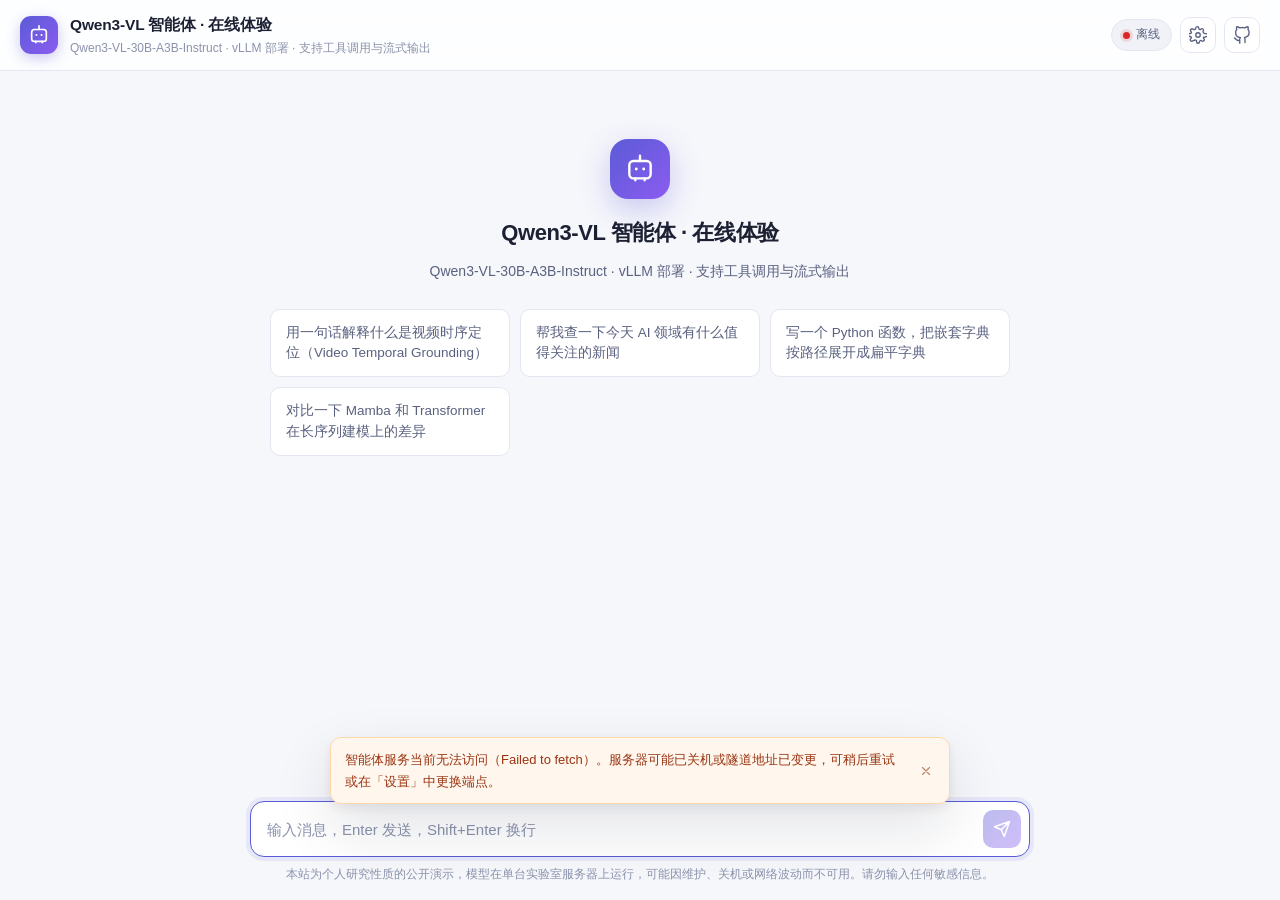
==== docs/index.html @ c61f17d2 "feat: 开放一个可公网体验的 Qwen3-VL 智能体演示站 - docs/: 零依赖静态演示页，SSE 流式对话、工具调用可视化、Markdown 渲染 - server/public_gate" ====
<!DOCTYPE html>
<html lang="zh-CN">
<head>
<meta charset="UTF-8">
<meta name="viewport" content="width=device-width, initial-scale=1.0">
<title>Qwen3-VL 智能体 · 在线体验</title>
<meta name="description" content="部署在实验室服务器上的 Qwen3-VL-30B 智能体公开演示：流式对话、联网搜索、工具调用过程可视化。">
<meta name="theme-color" content="#5b5bd6">
<link rel="stylesheet" href="assets/style.css">
<link rel="icon" href="data:image/svg+xml,<svg xmlns='http://www.w3.org/2000/svg' viewBox='0 0 100 100'><text y='.9em' font-size='90'>🤖</text></svg>">
</head>
<body>

<!-- ───────────────────────── 顶栏 ───────────────────────── -->
<header class="topbar">
  <div class="brand">
    <span class="logo" aria-hidden="true">
      <svg viewBox="0 0 24 24" fill="none" stroke="currentColor" stroke-width="1.8" stroke-linecap="round" stroke-linejoin="round">
        <rect x="4" y="6" width="16" height="13" rx="3"/>
        <path d="M12 2v4M8.5 19v1.5M15.5 19v1.5"/><circle cx="9.2" cy="12" r="1.1" fill="currentColor" stroke="none"/>
        <circle cx="14.8" cy="12" r="1.1" fill="currentColor" stroke="none"/>
      </svg>
    </span>
    <div class="brand-text">
      <h1 id="site-title">Qwen3-VL 智能体</h1>
      <p id="site-subtitle">加载中…</p>
    </div>
  </div>

  <div class="topbar-right">
    <div id="status" class="status" title="服务状态">
      <span class="dot"></span><span class="status-text">检测中</span>
    </div>
    <button id="btn-settings" class="icon-btn" title="设置">
      <svg viewBox="0 0 24 24" fill="none" stroke="currentColor" stroke-width="1.8" stroke-linecap="round" stroke-linejoin="round">
        <circle cx="12" cy="12" r="3"/>
        <path d="M19.4 15a1.7 1.7 0 0 0 .34 1.87l.06.06a2 2 0 1 1-2.83 2.83l-.06-.06a1.7 1.7 0 0 0-2.87 1.2V21a2 2 0 1 1-4 0v-.09A1.7 1.7 0 0 0 7 19.4a1.7 1.7 0 0 0-1.87.34l-.06.06a2 2 0 1 1-2.83-2.83l.06-.06A1.7 1.7 0 0 0 3 15a1.7 1.7 0 0 0-1.6-1H1a2 2 0 1 1 0-4h.09A1.7 1.7 0 0 0 3 9a1.7 1.7 0 0 0-.34-1.87l-.06-.06a2 2 0 1 1 2.83-2.83l.06.06A1.7 1.7 0 0 0 7 4.6h.09A1.7 1.7 0 0 0 9 3V2.9a2 2 0 1 1 4 0V3a1.7 1.7 0 0 0 2.87 1.2l.06-.06a2 2 0 1 1 2.83 2.83l-.06.06A1.7 1.7 0 0 0 19.4 9v.09a1.7 1.7 0 0 0 1.6 1H23a2 2 0 1 1 0 4h-.09a1.7 1.7 0 0 0-1.51 1z"/>
      </svg>
    </button>
    <a id="btn-repo" class="icon-btn" href="#" target="_blank" rel="noopener" title="查看源码">
      <svg viewBox="0 0 24 24" fill="none" stroke="currentColor" stroke-width="1.8" stroke-linecap="round" stroke-linejoin="round">
        <path d="M9 19c-5 1.5-5-2.5-7-3m14 6v-3.9a3.4 3.4 0 0 0-.94-2.61c3.14-.35 6.44-1.54 6.44-7A5.44 5.44 0 0 0 20 4.77 5.07 5.07 0 0 0 19.91 1S18.73.65 16 2.48a13.4 13.4 0 0 0-7 0C6.27.65 5.09 1 5.09 1A5.07 5.07 0 0 0 5 4.77a5.44 5.44 0 0 0-1.5 3.78c0 5.42 3.3 6.61 6.44 7A3.4 3.4 0 0 0 9 19.16V23"/>
      </svg>
    </a>
  </div>
</header>

<!-- ───────────────────────── 主体 ───────────────────────── -->
<main class="chat" id="chat">
  <div class="chat-inner" id="messages"></div>
</main>

<!-- ───────────────────────── 输入区 ───────────────────────── -->
<footer class="composer">
  <div class="composer-inner">
    <div class="input-wrap">
      <textarea id="input" rows="1" placeholder="输入消息，Enter 发送，Shift+Enter 换行"
                autocomplete="off" spellcheck="false"></textarea>
      <button id="btn-send" class="send" title="发送" disabled>
        <svg class="ic-send" viewBox="0 0 24 24" fill="none" stroke="currentColor" stroke-width="2" stroke-linecap="round" stroke-linejoin="round">
          <path d="M22 2L11 13M22 2l-7 20-4-9-9-4 20-7z"/>
        </svg>
        <svg class="ic-stop" viewBox="0 0 24 24" fill="none" stroke="currentColor" stroke-width="2" stroke-linecap="round" stroke-linejoin="round">
          <rect x="6" y="6" width="12" height="12" rx="2"/>
        </svg>
      </button>
    </div>
    <p class="hint" id="hint">回复由 AI 生成，可能不准确。请勿输入敏感信息。</p>
  </div>
</footer>

<!-- ───────────────────────── 设置抽屉 ───────────────────────── -->
<div class="drawer-mask" id="drawer-mask" hidden></div>
<aside class="drawer" id="drawer" hidden>
  <div class="drawer-head">
    <h2>设置</h2>
    <button class="icon-btn" id="btn-close-drawer" title="关闭">
      <svg viewBox="0 0 24 24" fill="none" stroke="currentColor" stroke-width="2" stroke-linecap="round"><path d="M18 6L6 18M6 6l12 12"/></svg>
    </button>
  </div>

  <div class="drawer-body">
    <label class="field">
      <span>服务端点</span>
      <input id="cfg-endpoint" type="url" placeholder="https://your-domain.ngrok-free.app">
      <em>留空恢复为站点默认值。修改只保存在本机浏览器。</em>
    </label>

    <label class="field">
      <span>温度 <b id="cfg-temp-val">0.7</b></span>
      <input id="cfg-temp" type="range" min="0" max="1" step="0.1" value="0.7">
    </label>

    <label class="field">
      <span>最大生成长度 <b id="cfg-max-val">1024</b></span>
      <input id="cfg-max" type="range" min="256" max="2048" step="128" value="1024">
    </label>

    <div class="field">
      <span>服务信息</span>
      <pre id="cfg-health" class="health-box">读取中…</pre>
    </div>

    <div class="drawer-actions">
      <button id="btn-clear" class="btn ghost">清空当前对话</button>
      <button id="btn-reset" class="btn ghost">恢复默认设置</button>
    </div>
  </div>
</aside>

<!-- ───────────────────────── 离线提示条 ───────────────────────── -->
<div class="banner" id="banner" hidden>
  <span id="banner-text"></span>
  <button id="banner-close" class="banner-close" aria-label="关闭">
    <svg viewBox="0 0 24 24" fill="none" stroke="currentColor" stroke-width="2" stroke-linecap="round"><path d="M18 6L6 18M6 6l12 12"/></svg>
  </button>
</div>

<script src="assets/config.js"></script>
<script src="assets/app.js"></script>
</body>
</html>
---- docs/assets/style.css ----
/* ============================================================
   Qwen3-VL 智能体演示站 —— 样式
   纯手写，无框架、无外部字体依赖
   ============================================================ */

:root {
  --bg:            #f6f7fb;
  --surface:       #ffffff;
  --surface-2:     #f0f2f8;
  --border:        #e4e7f2;
  --border-strong: #d3d8e8;
  --text:          #1c2033;
  --text-2:        #5a6180;
  --text-3:        #8b92ac;
  --accent:        #5b5bd6;
  --accent-2:      #8b5cf0;
  --accent-grad:   linear-gradient(135deg, #5b5bd6, #8b5cf0);
  --ok:            #12a150;
  --warn:          #d97706;
  --err:           #dc2626;
  --radius:        14px;
  --radius-sm:     10px;
  --shadow:        0 1px 2px rgba(20, 24, 47, .05), 0 8px 24px rgba(20, 24, 47, .06);
  --shadow-lg:     0 4px 12px rgba(20, 24, 47, .08), 0 24px 60px rgba(20, 24, 47, .12);
  --mono: ui-monospace, SFMono-Regular, "SF Mono", Menlo, Consolas, "Liberation Mono", monospace;
  --sans: -apple-system, BlinkMacSystemFont, "Segoe UI", "PingFang SC", "Hiragino Sans GB",
          "Microsoft YaHei", "Helvetica Neue", Arial, sans-serif;
}

* { box-sizing: border-box; }
[hidden] { display: none !important; }

html, body {
  height: 100%;
  margin: 0;
}

body {
  display: flex;
  flex-direction: column;
  background: var(--bg);
  color: var(--text);
  font-family: var(--sans);
  font-size: 15px;
  line-height: 1.65;
  -webkit-font-smoothing: antialiased;
}

/* ─────────────── 顶栏 ─────────────── */
.topbar {
  flex: none;
  display: flex;
  align-items: center;
  justify-content: space-between;
  gap: 16px;
  padding: 12px 20px;
  background: rgba(255, 255, 255, .82);
  backdrop-filter: saturate(180%) blur(12px);
  border-bottom: 1px solid var(--border);
  position: sticky;
  top: 0;
  z-index: 20;
}

.brand { display: flex; align-items: center; gap: 12px; min-width: 0; }

.logo {
  flex: none;
  width: 38px; height: 38px;
  display: grid; place-items: center;
  border-radius: 11px;
  background: var(--accent-grad);
  color: #fff;
  box-shadow: 0 4px 14px rgba(91, 91, 214, .32);
}
.logo svg { width: 22px; height: 22px; }

.brand-text { min-width: 0; }
.brand-text h1 {
  margin: 0;
  font-size: 15.5px;
  font-weight: 650;
  letter-spacing: -.01em;
  white-space: nowrap;
}
.brand-text p {
  margin: 1px 0 0;
  font-size: 12px;
  color: var(--text-3);
  white-space: nowrap;
  overflow: hidden;
  text-overflow: ellipsis;
}

.topbar-right { display: flex; align-items: center; gap: 8px; }

.status {
  display: inline-flex; align-items: center; gap: 6px;
  padding: 5px 11px;
  border-radius: 999px;
  background: var(--surface-2);
  border: 1px solid var(--border);
  font-size: 12px;
  color: var(--text-2);
  cursor: default;
  user-select: none;
}
.status .dot {
  width: 7px; height: 7px; border-radius: 50%;
  background: var(--text-3);
  transition: background .2s;
}
.status.ok   .dot { background: var(--ok);   box-shadow: 0 0 0 3px rgba(18, 161, 80, .14); }
.status.err  .dot { background: var(--err);  box-shadow: 0 0 0 3px rgba(220, 38, 38, .14); }
.status.warn .dot { background: var(--warn); box-shadow: 0 0 0 3px rgba(217, 119, 6, .14); }
.status.loading .dot { animation: pulse 1.2s ease-in-out infinite; }
@keyframes pulse { 0%,100% { opacity: .35; } 50% { opacity: 1; } }

.icon-btn {
  width: 36px; height: 36px;
  display: grid; place-items: center;
  border: 1px solid var(--border);
  border-radius: 10px;
  background: var(--surface);
  color: var(--text-2);
  cursor: pointer;
  transition: .16s;
  text-decoration: none;
}
.icon-btn:hover { color: var(--accent); border-color: var(--border-strong); background: var(--surface-2); }
.icon-btn svg { width: 18px; height: 18px; }

/* ─────────────── 对话区 ─────────────── */
.chat {
  flex: 1 1 auto;
  overflow-y: auto;
  overscroll-behavior: contain;
}
.chat-inner {
  max-width: 780px;
  margin: 0 auto;
  padding: 28px 20px 40px;
}

/* 欢迎页 */
.welcome { text-align: center; padding: 40px 0 24px; }
.welcome .wlogo {
  width: 60px; height: 60px; margin: 0 auto 16px;
  display: grid; place-items: center;
  border-radius: 18px;
  background: var(--accent-grad);
  color: #fff;
  box-shadow: 0 10px 30px rgba(91, 91, 214, .3);
}
.welcome .wlogo svg { width: 32px; height: 32px; }
.welcome h2 { margin: 0 0 8px; font-size: 22px; font-weight: 650; letter-spacing: -.02em; }
.welcome p  { margin: 0 auto; max-width: 460px; color: var(--text-2); font-size: 14px; }

.suggestions {
  display: grid;
  grid-template-columns: repeat(auto-fit, minmax(240px, 1fr));
  gap: 10px;
  margin-top: 26px;
}
.suggestion {
  text-align: left;
  padding: 13px 15px;
  border: 1px solid var(--border);
  border-radius: var(--radius-sm);
  background: var(--surface);
  color: var(--text-2);
  font-size: 13.5px;
  font-family: inherit;
  line-height: 1.5;
  cursor: pointer;
  transition: .16s;
}
.suggestion:hover {
  border-color: var(--accent);
  color: var(--accent);
  transform: translateY(-1px);
  box-shadow: var(--shadow);
}

/* 消息 */
.msg { margin-bottom: 22px; display: flex; gap: 12px; }
.msg.user { flex-direction: row-reverse; }

.avatar {
  flex: none;
  width: 32px; height: 32px;
  border-radius: 9px;
  display: grid; place-items: center;
  font-size: 12px; font-weight: 700;
  color: #fff;
  background: var(--accent-grad);
  user-select: none;
}
.msg.user .avatar { background: linear-gradient(135deg, #64748b, #475569); }
.avatar svg { width: 18px; height: 18px; }

.body { min-width: 0; max-width: calc(100% - 52px); }
.msg.user .body { display: flex; flex-direction: column; align-items: flex-end; }

.bubble {
  display: inline-block;
  padding: 11px 15px;
  border-radius: var(--radius);
  background: var(--surface);
  border: 1px solid var(--border);
  box-shadow: var(--shadow);
  word-break: break-word;
  overflow-wrap: anywhere;
}
.msg.user .bubble {
  background: var(--accent-grad);
  border-color: transparent;
  color: #fff;
}
.msg.user .bubble * { color: #fff !important; }

.name {
  font-size: 12px;
  color: var(--text-3);
  margin-bottom: 5px;
  padding-left: 2px;
}

/* Markdown 渲染 */
.md > *:first-child { margin-top: 0; }
.md > *:last-child  { margin-bottom: 0; }
.md p  { margin: 0 0 10px; }
.md h1, .md h2, .md h3, .md h4 {
  margin: 18px 0 8px;
  font-weight: 650;
  line-height: 1.35;
  letter-spacing: -.01em;
}
.md h1 { font-size: 19px; }
.md h2 { font-size: 17px; }
.md h3 { font-size: 15.5px; }
.md h4 { font-size: 14.5px; }
.md ul, .md ol { margin: 0 0 10px; padding-left: 22px; }
.md li { margin: 3px 0; }
.md li > ul, .md li > ol { margin: 3px 0; }
.md a { color: var(--accent); text-decoration: none; border-bottom: 1px solid rgba(91,91,214,.3); }
.md a:hover { border-bottom-color: var(--accent); }
.md blockquote {
  margin: 10px 0;
  padding: 4px 14px;
  border-left: 3px solid var(--accent);
  background: var(--surface-2);
  border-radius: 0 8px 8px 0;
  color: var(--text-2);
}
.md hr { margin: 16px 0; border: 0; border-top: 1px solid var(--border); }
.md code {
  font-family: var(--mono);
  font-size: .88em;
  padding: 2px 6px;
  border-radius: 5px;
  background: var(--surface-2);
  border: 1px solid var(--border);
}
.md pre {
  position: relative;
  margin: 12px 0;
  padding: 14px 16px;
  border-radius: var(--radius-sm);
  background: #1b1f31;
  overflow-x: auto;
}
.md pre code {
  display: block;
  padding: 0;
  border: 0;
  background: none;
  color: #dfe3f2;
  font-size: 13px;
  line-height: 1.6;
  white-space: pre;
}
.md table { border-collapse: collapse; margin: 12px 0; font-size: 13.5px; display: block; overflow-x: auto; }
.md th, .md td { border: 1px solid var(--border); padding: 7px 11px; text-align: left; }
.md th { background: var(--surface-2); font-weight: 600; }

.copy-btn {
  position: absolute;
  top: 8px; right: 8px;
  padding: 3px 9px;
  font-size: 11.5px;
  border-radius: 6px;
  border: 1px solid rgba(255,255,255,.16);
  background: rgba(255,255,255,.08);
  color: #cdd3e8;
  cursor: pointer;
  opacity: 0;
  transition: .16s;
}
.md pre:hover .copy-btn { opacity: 1; }
.copy-btn:hover { background: rgba(255,255,255,.18); color: #fff; }

/* 工具调用卡片 */
.tool-card {
  margin-bottom: 8px;
  border: 1px solid var(--border);
  border-radius: var(--radius-sm);
  background: var(--surface);
  overflow: hidden;
  font-size: 13px;
}
.tool-head {
  display: flex; align-items: center; gap: 8px;
  padding: 9px 13px;
  cursor: pointer;
  user-select: none;
}
.tool-head:hover { background: var(--surface-2); }
.tool-badge {
  flex: none;
  padding: 2px 8px;
  border-radius: 6px;
  background: rgba(91, 91, 214, .1);
  color: var(--accent);
  font-family: var(--mono);
  font-size: 11.5px;
  font-weight: 600;
}
.tool-title { flex: 1; color: var(--text-2); overflow: hidden; text-overflow: ellipsis; white-space: nowrap; }
.tool-caret { flex: none; width: 14px; height: 14px; color: var(--text-3); transition: transform .2s; }
.tool-card.open .tool-caret { transform: rotate(90deg); }
.tool-body {
  display: none;
  padding: 0 13px 12px;
  color: var(--text-2);
  font-family: var(--mono);
  font-size: 12.5px;
  white-space: pre-wrap;
  word-break: break-word;
  max-height: 320px;
  overflow-y: auto;
}
.tool-card.open .tool-body { display: block; }

/* 光标 */
.cursor {
  display: inline-block;
  width: 7px; height: 15px;
  margin-left: 2px;
  vertical-align: -2px;
  background: var(--accent);
  border-radius: 1px;
  animation: blink 1s steps(2, start) infinite;
}
@keyframes blink { 50% { opacity: 0; } }

/* ─────────────── 输入区 ─────────────── */
.composer {
  flex: none;
  padding: 10px 20px 16px;
  background: linear-gradient(to top, var(--bg) 62%, transparent);
}
.composer-inner { max-width: 780px; margin: 0 auto; }

.input-wrap {
  display: flex;
  align-items: flex-end;
  gap: 10px;
  padding: 8px 8px 8px 16px;
  background: var(--surface);
  border: 1px solid var(--border-strong);
  border-radius: var(--radius);
  box-shadow: var(--shadow);
  transition: .16s;
}
.input-wrap:focus-within {
  border-color: var(--accent);
  box-shadow: 0 0 0 4px rgba(91, 91, 214, .1);
}

#input {
  flex: 1;
  border: 0;
  outline: none;
  resize: none;
  max-height: 180px;
  padding: 6px 0;
  font-family: inherit;
  font-size: 15px;
  line-height: 1.6;
  color: var(--text);
  background: transparent;
}
#input::placeholder { color: var(--text-3); }

.send {
  flex: none;
  width: 38px; height: 38px;
  display: grid; place-items: center;
  border: 0;
  border-radius: 10px;
  background: var(--accent-grad);
  color: #fff;
  cursor: pointer;
  transition: .16s;
}
.send svg { width: 18px; height: 18px; }
.send:disabled { opacity: .4; cursor: not-allowed; }
.send:not(:disabled):hover { filter: brightness(1.08); }
.send .ic-stop { display: none; }
.send.stopping .ic-send { display: none; }
.send.stopping .ic-stop { display: block; }

.hint {
  margin: 8px 2px 0;
  font-size: 11.5px;
  color: var(--text-3);
  text-align: center;
}

/* ─────────────── 设置抽屉 ─────────────── */
.drawer-mask {
  position: fixed; inset: 0;
  background: rgba(20, 24, 47, .32);
  z-index: 40;
  animation: fade .2s;
}
@keyframes fade { from { opacity: 0; } }

.drawer {
  position: fixed;
  top: 0; right: 0; bottom: 0;
  width: min(390px, 100vw);
  background: var(--surface);
  border-left: 1px solid var(--border);
  box-shadow: var(--shadow-lg);
  z-index: 41;
  display: flex;
  flex-direction: column;
  animation: slide .22s cubic-bezier(.22,.8,.3,1);
}
@keyframes slide { from { transform: translateX(100%); } }

.drawer-head {
  flex: none;
  display: flex; align-items: center; justify-content: space-between;
  padding: 16px 18px;
  border-bottom: 1px solid var(--border);
}
.drawer-head h2 { margin: 0; font-size: 15px; font-weight: 650; }

.drawer-body { flex: 1; overflow-y: auto; padding: 18px; }

.field { display: block; margin-bottom: 20px; }
.field > span {
  display: block;
  margin-bottom: 7px;
  font-size: 13px;
  font-weight: 600;
  color: var(--text-2);
}
.field > span b { color: var(--accent); font-family: var(--mono); }
.field em {
  display: block;
  margin-top: 6px;
  font-size: 11.5px;
  font-style: normal;
  color: var(--text-3);
}
.field input[type="url"] {
  width: 100%;
  padding: 9px 12px;
  border: 1px solid var(--border-strong);
  border-radius: 9px;
  background: var(--surface);
  color: var(--text);
  font-family: var(--mono);
  font-size: 13px;
  outline: none;
  transition: .16s;
}
.field input[type="url"]:focus { border-color: var(--accent); box-shadow: 0 0 0 3px rgba(91,91,214,.1); }
.field input[type="range"] { width: 100%; accent-color: var(--accent); }

.health-box {
  margin: 0;
  padding: 11px 13px;
  border-radius: 9px;
  background: var(--surface-2);
  border: 1px solid var(--border);
  font-family: var(--mono);
  font-size: 11.5px;
  line-height: 1.6;
  color: var(--text-2);
  white-space: pre-wrap;
  word-break: break-all;
  max-height: 240px;
  overflow-y: auto;
}

.drawer-actions { display: flex; flex-direction: column; gap: 8px; margin-top: 26px; }
.btn {
  padding: 10px 14px;
  border-radius: 9px;
  border: 1px solid var(--border-strong);
  background: var(--surface);
  color: var(--text-2);
  font-family: inherit;
  font-size: 13.5px;
  cursor: pointer;
  transition: .16s;
}
.btn:hover { border-color: var(--accent); color: var(--accent); }

/* ─────────────── 提示条 ─────────────── */
.banner {
  position: fixed;
  left: 50%;
  bottom: 96px;
  transform: translateX(-50%);
  z-index: 30;
  display: flex; align-items: center; gap: 12px;
  max-width: min(620px, calc(100vw - 32px));
  padding: 11px 14px;
  border-radius: 11px;
  background: #fff7ed;
  border: 1px solid #fed7aa;
  color: #9a3412;
  font-size: 13px;
  box-shadow: var(--shadow-lg);
  animation: rise .28s cubic-bezier(.22,.8,.3,1);
}
@keyframes rise { from { opacity: 0; transform: translate(-50%, 10px); } }
.banner-close {
  flex: none;
  width: 22px; height: 22px;
  display: grid; place-items: center;
  border: 0; border-radius: 6px;
  background: transparent;
  color: inherit;
  cursor: pointer;
  opacity: .6;
}
.banner-close:hover { opacity: 1; background: rgba(154, 52, 18, .1); }
.banner-close svg { width: 14px; height: 14px; }

/* ─────────────── 响应式 ─────────────── */
@media (max-width: 640px) {
  .topbar { padding: 10px 14px; }
  .brand-text p { display: none; }
  .chat-inner { padding: 20px 14px 32px; }
  .composer { padding: 8px 14px 12px; }
  .suggestions { grid-template-columns: 1fr; }
  .status .status-text { display: none; }
  .status { padding: 6px 9px; }
}
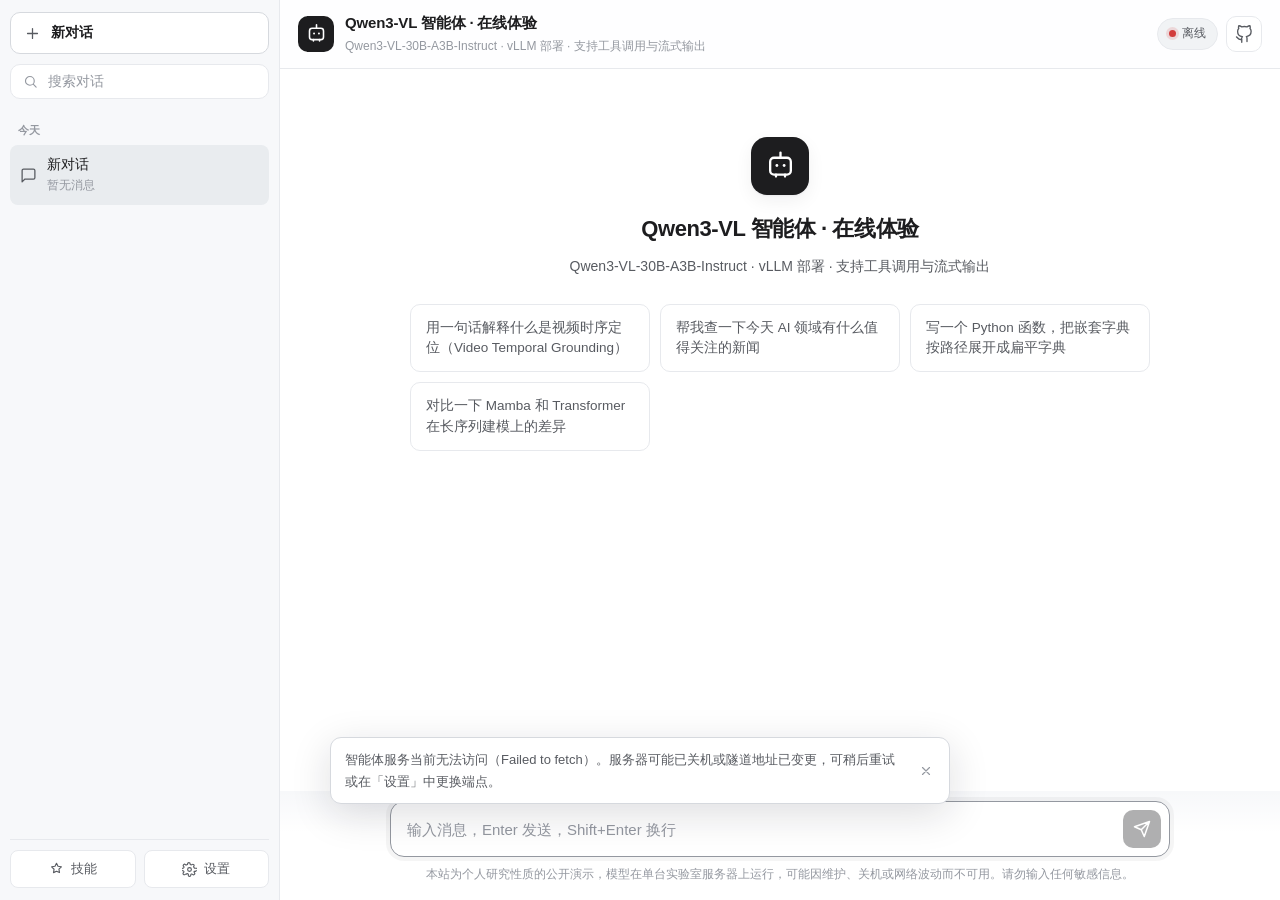
==== commit 5d2207b7: "feat: 重构演示页为类 ChatGPT 界面——侧边栏多对话/搜索/复制/删除(可撤销)/重命名、技能面板、单条复制、白灰主题" ====
--- a/docs/index.html
+++ b/docs/index.html
@@ -4,70 +4,94 @@
 <meta charset="UTF-8">
 <meta name="viewport" content="width=device-width, initial-scale=1.0">
 <title>Qwen3-VL 智能体 · 在线体验</title>
-<meta name="description" content="部署在实验室服务器上的 Qwen3-VL-30B 智能体公开演示：流式对话、联网搜索、工具调用过程可视化。">
-<meta name="theme-color" content="#5b5bd6">
+<meta name="description" content="部署在远程服务器上的 Qwen3-VL-30B 智能体公开演示：多轮对话、联网搜索、工具调用过程可视化。">
+<meta name="theme-color" content="#1d1d1f">
 <link rel="stylesheet" href="assets/style.css">
 <link rel="icon" href="data:image/svg+xml,<svg xmlns='http://www.w3.org/2000/svg' viewBox='0 0 100 100'><text y='.9em' font-size='90'>🤖</text></svg>">
 </head>
 <body>
 
-<!-- ───────────────────────── 顶栏 ───────────────────────── -->
-<header class="topbar">
-  <div class="brand">
-    <span class="logo" aria-hidden="true">
-      <svg viewBox="0 0 24 24" fill="none" stroke="currentColor" stroke-width="1.8" stroke-linecap="round" stroke-linejoin="round">
-        <rect x="4" y="6" width="16" height="13" rx="3"/>
-        <path d="M12 2v4M8.5 19v1.5M15.5 19v1.5"/><circle cx="9.2" cy="12" r="1.1" fill="currentColor" stroke="none"/>
-        <circle cx="14.8" cy="12" r="1.1" fill="currentColor" stroke="none"/>
-      </svg>
-    </span>
-    <div class="brand-text">
-      <h1 id="site-title">Qwen3-VL 智能体</h1>
-      <p id="site-subtitle">加载中…</p>
+<!-- ───────────────────────── 侧边栏 ───────────────────────── -->
+<aside class="sidebar" id="sidebar">
+  <div class="sidebar-inner">
+    <button id="btn-new" class="new-chat">
+      <svg viewBox="0 0 24 24" fill="none" stroke="currentColor" stroke-width="1.8" stroke-linecap="round" stroke-linejoin="round"><path d="M12 5v14M5 12h14"/></svg>
+      <span>新对话</span>
+    </button>
+
+    <div class="conv-search">
+      <svg viewBox="0 0 24 24" fill="none" stroke="currentColor" stroke-width="1.8" stroke-linecap="round" stroke-linejoin="round"><circle cx="11" cy="11" r="7"/><path d="M21 21l-4.3-4.3"/></svg>
+      <input id="conv-search" type="search" placeholder="搜索对话" autocomplete="off">
+    </div>
+
+    <nav class="conv-list" id="conv-list" aria-label="近期对话"></nav>
+
+    <div class="sidebar-foot">
+      <button id="btn-skills" class="side-btn">
+        <svg viewBox="0 0 24 24" fill="none" stroke="currentColor" stroke-width="1.8" stroke-linecap="round" stroke-linejoin="round"><path d="M12 2l2.4 4.9 5.4.8-3.9 3.8.9 5.4L12 14.8 7.2 17l.9-5.4L4.2 7.7l5.4-.8L12 2z"/></svg>
+        <span>技能</span>
+      </button>
+      <button id="btn-settings" class="side-btn">
+        <svg viewBox="0 0 24 24" fill="none" stroke="currentColor" stroke-width="1.8" stroke-linecap="round" stroke-linejoin="round"><circle cx="12" cy="12" r="3"/><path d="M19.4 15a1.7 1.7 0 0 0 .34 1.87l.06.06a2 2 0 1 1-2.83 2.83l-.06-.06a1.7 1.7 0 0 0-2.87 1.2V21a2 2 0 1 1-4 0v-.09A1.7 1.7 0 0 0 7 19.4a1.7 1.7 0 0 0-1.87.34l-.06.06a2 2 0 1 1-2.83-2.83l.06-.06A1.7 1.7 0 0 0 3 15a1.7 1.7 0 0 0-1.6-1H1a2 2 0 1 1 0-4h.09A1.7 1.7 0 0 0 3 9a1.7 1.7 0 0 0-.34-1.87l-.06-.06a2 2 0 1 1 2.83-2.83l.06.06A1.7 1.7 0 0 0 7 4.6h.09A1.7 1.7 0 0 0 9 3V2.9a2 2 0 1 1 4 0V3a1.7 1.7 0 0 0 2.87 1.2l.06-.06a2 2 0 1 1 2.83 2.83l-.06.06A1.7 1.7 0 0 0 19.4 9v.09a1.7 1.7 0 0 0 1.6 1H23a2 2 0 1 1 0 4h-.09a1.7 1.7 0 0 0-1.51 1z"/></svg>
+        <span>设置</span>
+      </button>
     </div>
   </div>
+</aside>
+<div class="sidebar-mask" id="sidebar-mask" hidden></div>
 
-  <div class="topbar-right">
-    <div id="status" class="status" title="服务状态">
-      <span class="dot"></span><span class="status-text">检测中</span>
+<!-- ───────────────────────── 主区域 ───────────────────────── -->
+<div class="main">
+
+  <!-- 顶栏 -->
+  <header class="topbar">
+    <button id="btn-toggle" class="icon-btn" title="菜单" aria-label="切换侧边栏">
+      <svg viewBox="0 0 24 24" fill="none" stroke="currentColor" stroke-width="1.9" stroke-linecap="round"><path d="M3 6h18M3 12h18M3 18h18"/></svg>
+    </button>
+    <div class="brand">
+      <span class="logo" aria-hidden="true">
+        <svg viewBox="0 0 24 24" fill="none" stroke="currentColor" stroke-width="1.8" stroke-linecap="round" stroke-linejoin="round">
+          <rect x="4" y="6" width="16" height="13" rx="3"/><path d="M12 2v4M8.5 19v1.5M15.5 19v1.5"/>
+          <circle cx="9.2" cy="12" r="1.1" fill="currentColor" stroke="none"/><circle cx="14.8" cy="12" r="1.1" fill="currentColor" stroke="none"/>
+        </svg>
+      </span>
+      <div class="brand-text">
+        <h1 id="site-title">Qwen3-VL 智能体</h1>
+        <p id="site-subtitle">加载中…</p>
+      </div>
     </div>
-    <button id="btn-settings" class="icon-btn" title="设置">
-      <svg viewBox="0 0 24 24" fill="none" stroke="currentColor" stroke-width="1.8" stroke-linecap="round" stroke-linejoin="round">
-        <circle cx="12" cy="12" r="3"/>
-        <path d="M19.4 15a1.7 1.7 0 0 0 .34 1.87l.06.06a2 2 0 1 1-2.83 2.83l-.06-.06a1.7 1.7 0 0 0-2.87 1.2V21a2 2 0 1 1-4 0v-.09A1.7 1.7 0 0 0 7 19.4a1.7 1.7 0 0 0-1.87.34l-.06.06a2 2 0 1 1-2.83-2.83l.06-.06A1.7 1.7 0 0 0 3 15a1.7 1.7 0 0 0-1.6-1H1a2 2 0 1 1 0-4h.09A1.7 1.7 0 0 0 3 9a1.7 1.7 0 0 0-.34-1.87l-.06-.06a2 2 0 1 1 2.83-2.83l.06.06A1.7 1.7 0 0 0 7 4.6h.09A1.7 1.7 0 0 0 9 3V2.9a2 2 0 1 1 4 0V3a1.7 1.7 0 0 0 2.87 1.2l.06-.06a2 2 0 1 1 2.83 2.83l-.06.06A1.7 1.7 0 0 0 19.4 9v.09a1.7 1.7 0 0 0 1.6 1H23a2 2 0 1 1 0 4h-.09a1.7 1.7 0 0 0-1.51 1z"/>
-      </svg>
-    </button>
-    <a id="btn-repo" class="icon-btn" href="#" target="_blank" rel="noopener" title="查看源码">
-      <svg viewBox="0 0 24 24" fill="none" stroke="currentColor" stroke-width="1.8" stroke-linecap="round" stroke-linejoin="round">
-        <path d="M9 19c-5 1.5-5-2.5-7-3m14 6v-3.9a3.4 3.4 0 0 0-.94-2.61c3.14-.35 6.44-1.54 6.44-7A5.44 5.44 0 0 0 20 4.77 5.07 5.07 0 0 0 19.91 1S18.73.65 16 2.48a13.4 13.4 0 0 0-7 0C6.27.65 5.09 1 5.09 1A5.07 5.07 0 0 0 5 4.77a5.44 5.44 0 0 0-1.5 3.78c0 5.42 3.3 6.61 6.44 7A3.4 3.4 0 0 0 9 19.16V23"/>
-      </svg>
-    </a>
-  </div>
-</header>
 
-<!-- ───────────────────────── 主体 ───────────────────────── -->
-<main class="chat" id="chat">
-  <div class="chat-inner" id="messages"></div>
-</main>
+    <div class="topbar-right">
+      <div id="status" class="status" title="服务状态">
+        <span class="dot"></span><span class="status-text">检测中</span>
+      </div>
+      <a id="btn-repo" class="icon-btn" href="#" target="_blank" rel="noopener" title="查看源码">
+        <svg viewBox="0 0 24 24" fill="none" stroke="currentColor" stroke-width="1.8" stroke-linecap="round" stroke-linejoin="round"><path d="M9 19c-5 1.5-5-2.5-7-3m14 6v-3.9a3.4 3.4 0 0 0-.94-2.61c3.14-.35 6.44-1.54 6.44-7A5.44 5.44 0 0 0 20 4.77 5.07 5.07 0 0 0 19.91 1S18.73.65 16 2.48a13.4 13.4 0 0 0-7 0C6.27.65 5.09 1 5.09 1A5.07 5.07 0 0 0 5 4.77a5.44 5.44 0 0 0-1.5 3.78c0 5.42 3.3 6.61 6.44 7A3.4 3.4 0 0 0 9 19.16V23"/></svg>
+      </a>
+    </div>
+  </header>
 
-<!-- ───────────────────────── 输入区 ───────────────────────── -->
-<footer class="composer">
-  <div class="composer-inner">
-    <div class="input-wrap">
-      <textarea id="input" rows="1" placeholder="输入消息，Enter 发送，Shift+Enter 换行"
-                autocomplete="off" spellcheck="false"></textarea>
-      <button id="btn-send" class="send" title="发送" disabled>
-        <svg class="ic-send" viewBox="0 0 24 24" fill="none" stroke="currentColor" stroke-width="2" stroke-linecap="round" stroke-linejoin="round">
-          <path d="M22 2L11 13M22 2l-7 20-4-9-9-4 20-7z"/>
-        </svg>
-        <svg class="ic-stop" viewBox="0 0 24 24" fill="none" stroke="currentColor" stroke-width="2" stroke-linecap="round" stroke-linejoin="round">
-          <rect x="6" y="6" width="12" height="12" rx="2"/>
-        </svg>
-      </button>
+  <!-- 对话区 -->
+  <main class="chat" id="chat">
+    <div class="chat-inner" id="messages"></div>
+  </main>
+
+  <!-- 输入区 -->
+  <footer class="composer">
+    <div class="composer-inner">
+      <div id="active-skills" class="active-skills" hidden></div>
+      <div class="input-wrap">
+        <textarea id="input" rows="1" placeholder="输入消息，Enter 发送，Shift+Enter 换行"
+                  autocomplete="off" spellcheck="false"></textarea>
+        <button id="btn-send" class="send" title="发送" disabled>
+          <svg class="ic-send" viewBox="0 0 24 24" fill="none" stroke="currentColor" stroke-width="2" stroke-linecap="round" stroke-linejoin="round"><path d="M22 2L11 13M22 2l-7 20-4-9-9-4 20-7z"/></svg>
+          <svg class="ic-stop" viewBox="0 0 24 24" fill="none" stroke="currentColor" stroke-width="2" stroke-linecap="round" stroke-linejoin="round"><rect x="6" y="6" width="12" height="12" rx="2"/></svg>
+        </button>
+      </div>
+      <p class="hint" id="hint">回复由 AI 生成，可能不准确。请勿输入敏感信息。</p>
     </div>
-    <p class="hint" id="hint">回复由 AI 生成，可能不准确。请勿输入敏感信息。</p>
-  </div>
-</footer>
+  </footer>
+</div>
 
 <!-- ───────────────────────── 设置抽屉 ───────────────────────── -->
 <div class="drawer-mask" id="drawer-mask" hidden></div>
@@ -78,29 +102,24 @@
       <svg viewBox="0 0 24 24" fill="none" stroke="currentColor" stroke-width="2" stroke-linecap="round"><path d="M18 6L6 18M6 6l12 12"/></svg>
     </button>
   </div>
-
   <div class="drawer-body">
     <label class="field">
       <span>服务端点</span>
       <input id="cfg-endpoint" type="url" placeholder="https://your-domain.ngrok-free.app">
       <em>留空恢复为站点默认值。修改只保存在本机浏览器。</em>
     </label>
-
     <label class="field">
       <span>温度 <b id="cfg-temp-val">0.7</b></span>
       <input id="cfg-temp" type="range" min="0" max="1" step="0.1" value="0.7">
     </label>
-
     <label class="field">
       <span>最大生成长度 <b id="cfg-max-val">1024</b></span>
       <input id="cfg-max" type="range" min="256" max="2048" step="128" value="1024">
     </label>
-
     <div class="field">
       <span>服务信息</span>
       <pre id="cfg-health" class="health-box">读取中…</pre>
     </div>
-
     <div class="drawer-actions">
       <button id="btn-clear" class="btn ghost">清空当前对话</button>
       <button id="btn-reset" class="btn ghost">恢复默认设置</button>
@@ -108,13 +127,34 @@
   </div>
 </aside>
 
-<!-- ───────────────────────── 离线提示条 ───────────────────────── -->
+<!-- ───────────────────────── 技能面板 ───────────────────────── -->
+<div class="drawer-mask" id="skills-mask" hidden></div>
+<aside class="drawer" id="skills-drawer" hidden>
+  <div class="drawer-head">
+    <h2>技能</h2>
+    <button class="icon-btn" id="btn-close-skills" title="关闭">
+      <svg viewBox="0 0 24 24" fill="none" stroke="currentColor" stroke-width="2" stroke-linecap="round"><path d="M18 6L6 18M6 6l12 12"/></svg>
+    </button>
+  </div>
+  <div class="drawer-body">
+    <div class="skill-form">
+      <input id="skill-name" type="text" placeholder="技能名称，例如：学术润色" maxlength="40">
+      <textarea id="skill-prompt" rows="4" placeholder="技能指令：会以系统提示的形式注入到当前对话中。&#10;例如：你是一位严谨的学术写作助手，优先使用简洁连贯的中文，避免长难句与冗余修饰。"></textarea>
+      <button id="skill-save" class="btn primary">保存技能</button>
+    </div>
+    <div class="skill-list" id="skill-list"></div>
+    <p class="skill-tip">提示：勾选「附加到当前对话」后，该技能会作为系统指令影响本次对话。技能仅保存在你的浏览器中。</p>
+  </div>
+</aside>
+
+<!-- ───────────────────────── 提示条 / 轻提示 ───────────────────────── -->
 <div class="banner" id="banner" hidden>
   <span id="banner-text"></span>
   <button id="banner-close" class="banner-close" aria-label="关闭">
     <svg viewBox="0 0 24 24" fill="none" stroke="currentColor" stroke-width="2" stroke-linecap="round"><path d="M18 6L6 18M6 6l12 12"/></svg>
   </button>
 </div>
+<div class="toast" id="toast" hidden></div>
 
 <script src="assets/config.js"></script>
 <script src="assets/app.js"></script>
--- a/docs/assets/style.css
+++ b/docs/assets/style.css
@@ -1,27 +1,31 @@
 /* ============================================================
-   Qwen3-VL 智能体演示站 —— 样式
+   Qwen3-VL 智能体演示站 —— 样式（白 / 灰主色调，类 ChatGPT 布局）
    纯手写，无框架、无外部字体依赖
    ============================================================ */
 
 :root {
-  --bg:            #f6f7fb;
+  --bg:            #ffffff;
+  --bg-app:        #f7f8fa;
   --surface:       #ffffff;
-  --surface-2:     #f0f2f8;
-  --border:        #e4e7f2;
-  --border-strong: #d3d8e8;
-  --text:          #1c2033;
-  --text-2:        #5a6180;
-  --text-3:        #8b92ac;
-  --accent:        #5b5bd6;
-  --accent-2:      #8b5cf0;
-  --accent-grad:   linear-gradient(135deg, #5b5bd6, #8b5cf0);
-  --ok:            #12a150;
-  --warn:          #d97706;
-  --err:           #dc2626;
+  --surface-2:     #f1f3f5;
+  --surface-3:     #e9ecef;
+  --border:        #e7e9ed;
+  --border-strong: #d6d9de;
+  --text:          #1d1d1f;
+  --text-2:        #585b61;
+  --text-3:        #9498a0;
+  --accent:        #1d1d1f;   /* 主操作：近黑 */
+  --accent-hover:  #3a3a3e;
+  --link:          #2563eb;   /* 仅链接 / 在线状态用克制蓝 */
+  --ok:            #1f9d57;
+  --warn:          #c47d12;
+  --err:           #d23b3b;
   --radius:        14px;
   --radius-sm:     10px;
-  --shadow:        0 1px 2px rgba(20, 24, 47, .05), 0 8px 24px rgba(20, 24, 47, .06);
-  --shadow-lg:     0 4px 12px rgba(20, 24, 47, .08), 0 24px 60px rgba(20, 24, 47, .12);
+  --radius-xs:     8px;
+  --shadow:        0 1px 2px rgba(20,24,33,.05), 0 6px 18px rgba(20,24,33,.06);
+  --shadow-lg:     0 10px 40px rgba(20,24,33,.14);
+  --sidebar-w:     280px;
   --mono: ui-monospace, SFMono-Regular, "SF Mono", Menlo, Consolas, "Liberation Mono", monospace;
   --sans: -apple-system, BlinkMacSystemFont, "Segoe UI", "PingFang SC", "Hiragino Sans GB",
           "Microsoft YaHei", "Helvetica Neue", Arial, sans-serif;
@@ -30,522 +34,446 @@
 * { box-sizing: border-box; }
 [hidden] { display: none !important; }
 
-html, body {
-  height: 100%;
-  margin: 0;
-}
+html, body { height: 100%; margin: 0; }
 
 body {
   display: flex;
-  flex-direction: column;
-  background: var(--bg);
+  background: var(--bg-app);
   color: var(--text);
   font-family: var(--sans);
   font-size: 15px;
   line-height: 1.65;
   -webkit-font-smoothing: antialiased;
 }
-
-/* ─────────────── 顶栏 ─────────────── */
+button { font-family: inherit; }
+
+/* ─────────────── 侧边栏 ─────────────── */
+.sidebar {
+  flex: none;
+  width: var(--sidebar-w);
+  background: var(--bg-app);
+  border-right: 1px solid var(--border);
+  height: 100vh;
+  position: sticky;
+  top: 0;
+  z-index: 30;
+  transition: transform .22s ease;
+}
+.sidebar-inner {
+  display: flex;
+  flex-direction: column;
+  height: 100%;
+  padding: 12px 10px;
+  gap: 10px;
+}
+
+.new-chat {
+  display: flex; align-items: center; gap: 10px;
+  width: 100%;
+  padding: 11px 13px;
+  border: 1px solid var(--border-strong);
+  border-radius: var(--radius-sm);
+  background: var(--surface);
+  color: var(--text);
+  font-size: 14px; font-weight: 600;
+  cursor: pointer;
+  transition: .15s;
+}
+.new-chat svg { width: 17px; height: 17px; color: var(--text-2); }
+.new-chat:hover { background: var(--surface-2); border-color: var(--text-3); }
+
+.conv-search {
+  display: flex; align-items: center; gap: 8px;
+  padding: 8px 12px;
+  border: 1px solid var(--border);
+  border-radius: var(--radius-sm);
+  background: var(--surface);
+  color: var(--text-3);
+}
+.conv-search svg { width: 15px; height: 15px; flex: none; }
+.conv-search input {
+  border: 0; outline: none; background: transparent;
+  width: 100%; font-family: inherit; font-size: 13.5px; color: var(--text);
+}
+.conv-search input::placeholder { color: var(--text-3); }
+
+.conv-list {
+  flex: 1 1 auto;
+  overflow-y: auto;
+  margin: 0 -4px;
+  padding: 0 4px;
+  display: flex;
+  flex-direction: column;
+  gap: 2px;
+}
+.conv-group-label {
+  font-size: 11px; font-weight: 600; letter-spacing: .04em;
+  color: var(--text-3); text-transform: uppercase;
+  padding: 12px 8px 4px;
+}
+.conv-item {
+  position: relative;
+  display: flex; align-items: center; gap: 10px;
+  width: 100%;
+  padding: 9px 10px;
+  border: 0; border-radius: var(--radius-xs);
+  background: transparent;
+  color: var(--text-2);
+  text-align: left;
+  cursor: pointer;
+  transition: background .14s;
+}
+.conv-item:hover { background: var(--surface-2); }
+.conv-item.active { background: var(--surface-3); color: var(--text); }
+.conv-item .ci-icon { flex: none; width: 17px; height: 17px; color: var(--text-3); }
+.conv-item.active .ci-icon { color: var(--text-2); }
+.conv-main { min-width: 0; flex: 1; }
+.conv-title {
+  display: block;
+  font-size: 13.5px; font-weight: 550;
+  white-space: nowrap; overflow: hidden; text-overflow: ellipsis;
+}
+.conv-prev {
+  display: block;
+  font-size: 12px; color: var(--text-3);
+  white-space: nowrap; overflow: hidden; text-overflow: ellipsis;
+}
+.conv-actions {
+  position: absolute; right: 6px; top: 50%; transform: translateY(-50%);
+  display: none; gap: 2px;
+  background: inherit; padding-left: 6px;
+}
+.conv-item:hover .conv-actions { display: flex; }
+.conv-item.active .conv-actions { background: var(--surface-3); }
+.conv-actions button {
+  width: 26px; height: 26px;
+  display: grid; place-items: center;
+  border: 0; border-radius: 6px;
+  background: transparent; color: var(--text-3);
+  cursor: pointer; transition: .14s;
+}
+.conv-actions button:hover { background: rgba(0,0,0,.07); color: var(--text); }
+.conv-actions button svg { width: 14px; height: 14px; }
+.conv-actions button.danger:hover { color: var(--err); background: rgba(210,59,59,.1); }
+
+.conv-empty {
+  text-align: center; color: var(--text-3);
+  font-size: 12.5px; padding: 30px 10px;
+}
+
+.sidebar-foot {
+  display: flex; gap: 8px;
+  border-top: 1px solid var(--border);
+  padding-top: 10px;
+}
+.side-btn {
+  flex: 1;
+  display: flex; align-items: center; justify-content: center; gap: 7px;
+  padding: 9px;
+  border: 1px solid var(--border);
+  border-radius: var(--radius-xs);
+  background: var(--surface);
+  color: var(--text-2);
+  font-size: 13px; font-weight: 550;
+  cursor: pointer; transition: .15s;
+}
+.side-btn svg { width: 15px; height: 15px; }
+.side-btn:hover { background: var(--surface-2); color: var(--text); border-color: var(--border-strong); }
+
+.sidebar-mask {
+  position: fixed; inset: 0; z-index: 25;
+  background: rgba(20,24,33,.32);
+}
+
+/* ─────────────── 主区域 ─────────────── */
+.main {
+  flex: 1 1 auto;
+  min-width: 0;
+  display: flex;
+  flex-direction: column;
+  height: 100vh;
+}
+
+/* 顶栏 */
 .topbar {
   flex: none;
-  display: flex;
-  align-items: center;
-  justify-content: space-between;
-  gap: 16px;
-  padding: 12px 20px;
-  background: rgba(255, 255, 255, .82);
+  display: flex; align-items: center; gap: 12px;
+  padding: 11px 18px;
+  background: rgba(255,255,255,.85);
   backdrop-filter: saturate(180%) blur(12px);
   border-bottom: 1px solid var(--border);
-  position: sticky;
-  top: 0;
-  z-index: 20;
-}
-
-.brand { display: flex; align-items: center; gap: 12px; min-width: 0; }
-
+  position: sticky; top: 0; z-index: 20;
+}
+.brand { display: flex; align-items: center; gap: 11px; min-width: 0; }
 .logo {
-  flex: none;
-  width: 38px; height: 38px;
+  flex: none; width: 36px; height: 36px;
   display: grid; place-items: center;
-  border-radius: 11px;
-  background: var(--accent-grad);
+  border-radius: 10px;
+  background: var(--text);
   color: #fff;
-  box-shadow: 0 4px 14px rgba(91, 91, 214, .32);
-}
-.logo svg { width: 22px; height: 22px; }
-
+}
+.logo svg { width: 21px; height: 21px; }
 .brand-text { min-width: 0; }
-.brand-text h1 {
-  margin: 0;
-  font-size: 15.5px;
-  font-weight: 650;
-  letter-spacing: -.01em;
-  white-space: nowrap;
-}
-.brand-text p {
-  margin: 1px 0 0;
-  font-size: 12px;
-  color: var(--text-3);
-  white-space: nowrap;
-  overflow: hidden;
-  text-overflow: ellipsis;
-}
-
-.topbar-right { display: flex; align-items: center; gap: 8px; }
+.brand-text h1 { margin: 0; font-size: 15px; font-weight: 650; letter-spacing: -.01em; white-space: nowrap; }
+.brand-text p { margin: 1px 0 0; font-size: 12px; color: var(--text-3); white-space: nowrap; overflow: hidden; text-overflow: ellipsis; }
+
+.topbar-right { margin-left: auto; display: flex; align-items: center; gap: 8px; }
 
 .status {
   display: inline-flex; align-items: center; gap: 6px;
-  padding: 5px 11px;
-  border-radius: 999px;
-  background: var(--surface-2);
-  border: 1px solid var(--border);
-  font-size: 12px;
-  color: var(--text-2);
-  cursor: default;
+  padding: 5px 11px; border-radius: 999px;
+  background: var(--surface-2); border: 1px solid var(--border);
+  font-size: 12px; color: var(--text-2);
   user-select: none;
 }
-.status .dot {
-  width: 7px; height: 7px; border-radius: 50%;
-  background: var(--text-3);
-  transition: background .2s;
-}
-.status.ok   .dot { background: var(--ok);   box-shadow: 0 0 0 3px rgba(18, 161, 80, .14); }
-.status.err  .dot { background: var(--err);  box-shadow: 0 0 0 3px rgba(220, 38, 38, .14); }
-.status.warn .dot { background: var(--warn); box-shadow: 0 0 0 3px rgba(217, 119, 6, .14); }
+.status .dot { width: 7px; height: 7px; border-radius: 50%; background: var(--text-3); transition: background .2s; }
+.status.ok   .dot { background: var(--ok);   box-shadow: 0 0 0 3px rgba(31,157,87,.15); }
+.status.err  .dot { background: var(--err);  box-shadow: 0 0 0 3px rgba(210,59,59,.15); }
+.status.warn .dot { background: var(--warn); box-shadow: 0 0 0 3px rgba(196,125,18,.15); }
 .status.loading .dot { animation: pulse 1.2s ease-in-out infinite; }
 @keyframes pulse { 0%,100% { opacity: .35; } 50% { opacity: 1; } }
 
 .icon-btn {
   width: 36px; height: 36px;
   display: grid; place-items: center;
-  border: 1px solid var(--border);
-  border-radius: 10px;
-  background: var(--surface);
-  color: var(--text-2);
-  cursor: pointer;
-  transition: .16s;
-  text-decoration: none;
-}
-.icon-btn:hover { color: var(--accent); border-color: var(--border-strong); background: var(--surface-2); }
+  border: 1px solid var(--border); border-radius: 10px;
+  background: var(--surface); color: var(--text-2);
+  cursor: pointer; transition: .16s; text-decoration: none;
+}
+.icon-btn:hover { color: var(--text); border-color: var(--border-strong); background: var(--surface-2); }
 .icon-btn svg { width: 18px; height: 18px; }
 
 /* ─────────────── 对话区 ─────────────── */
-.chat {
-  flex: 1 1 auto;
-  overflow-y: auto;
-  overscroll-behavior: contain;
-}
-.chat-inner {
-  max-width: 780px;
-  margin: 0 auto;
-  padding: 28px 20px 40px;
-}
-
-/* 欢迎页 */
+.chat { flex: 1 1 auto; overflow-y: auto; overscroll-behavior: contain; background: var(--bg); }
+.chat-inner { max-width: 780px; margin: 0 auto; padding: 28px 20px 40px; }
+
 .welcome { text-align: center; padding: 40px 0 24px; }
 .welcome .wlogo {
-  width: 60px; height: 60px; margin: 0 auto 16px;
-  display: grid; place-items: center;
-  border-radius: 18px;
-  background: var(--accent-grad);
-  color: #fff;
-  box-shadow: 0 10px 30px rgba(91, 91, 214, .3);
-}
-.welcome .wlogo svg { width: 32px; height: 32px; }
+  width: 58px; height: 58px; margin: 0 auto 16px;
+  display: grid; place-items: center; border-radius: 16px;
+  background: var(--text); color: #fff;
+  box-shadow: var(--shadow);
+}
+.welcome .wlogo svg { width: 31px; height: 31px; }
 .welcome h2 { margin: 0 0 8px; font-size: 22px; font-weight: 650; letter-spacing: -.02em; }
 .welcome p  { margin: 0 auto; max-width: 460px; color: var(--text-2); font-size: 14px; }
 
 .suggestions {
-  display: grid;
-  grid-template-columns: repeat(auto-fit, minmax(240px, 1fr));
-  gap: 10px;
-  margin-top: 26px;
+  display: grid; grid-template-columns: repeat(auto-fit, minmax(240px, 1fr));
+  gap: 10px; margin-top: 26px;
 }
 .suggestion {
-  text-align: left;
-  padding: 13px 15px;
-  border: 1px solid var(--border);
-  border-radius: var(--radius-sm);
-  background: var(--surface);
-  color: var(--text-2);
-  font-size: 13.5px;
-  font-family: inherit;
-  line-height: 1.5;
-  cursor: pointer;
-  transition: .16s;
-}
-.suggestion:hover {
-  border-color: var(--accent);
-  color: var(--accent);
-  transform: translateY(-1px);
-  box-shadow: var(--shadow);
-}
+  text-align: left; padding: 13px 15px;
+  border: 1px solid var(--border); border-radius: var(--radius-sm);
+  background: var(--surface); color: var(--text-2);
+  font-size: 13.5px; line-height: 1.5; cursor: pointer; transition: .16s;
+}
+.suggestion:hover { border-color: var(--text-3); color: var(--text); transform: translateY(-1px); box-shadow: var(--shadow); }
 
 /* 消息 */
-.msg { margin-bottom: 22px; display: flex; gap: 12px; }
+.msg { margin-bottom: 22px; display: flex; gap: 12px; position: relative; }
 .msg.user { flex-direction: row-reverse; }
-
 .avatar {
-  flex: none;
-  width: 32px; height: 32px;
-  border-radius: 9px;
+  flex: none; width: 32px; height: 32px; border-radius: 9px;
   display: grid; place-items: center;
-  font-size: 12px; font-weight: 700;
-  color: #fff;
-  background: var(--accent-grad);
+  font-size: 12px; font-weight: 700; color: #fff; background: var(--text);
   user-select: none;
 }
-.msg.user .avatar { background: linear-gradient(135deg, #64748b, #475569); }
+.msg.user .avatar { background: #6b7077; }
 .avatar svg { width: 18px; height: 18px; }
 
 .body { min-width: 0; max-width: calc(100% - 52px); }
 .msg.user .body { display: flex; flex-direction: column; align-items: flex-end; }
 
 .bubble {
-  display: inline-block;
-  padding: 11px 15px;
-  border-radius: var(--radius);
-  background: var(--surface);
-  border: 1px solid var(--border);
-  box-shadow: var(--shadow);
-  word-break: break-word;
-  overflow-wrap: anywhere;
-}
-.msg.user .bubble {
-  background: var(--accent-grad);
-  border-color: transparent;
-  color: #fff;
-}
-.msg.user .bubble * { color: #fff !important; }
-
-.name {
-  font-size: 12px;
-  color: var(--text-3);
-  margin-bottom: 5px;
-  padding-left: 2px;
-}
+  display: inline-block; padding: 11px 15px; border-radius: var(--radius);
+  background: var(--surface); border: 1px solid var(--border);
+  box-shadow: var(--shadow); word-break: break-word; overflow-wrap: anywhere;
+}
+.msg.user .bubble { background: var(--surface-3); border-color: transparent; color: var(--text); }
+.msg.user .bubble * { color: var(--text) !important; }
+
+.name { font-size: 12px; color: var(--text-3); margin-bottom: 5px; padding-left: 2px; }
+
+/* 单条消息操作（复制） */
+.msg-actions {
+  position: absolute; top: -6px; right: 4px;
+  display: none; gap: 2px;
+}
+.msg:hover .msg-actions { display: flex; }
+.msg.user .msg-actions { right: auto; left: 4px; }
+.msg-actions button {
+  width: 28px; height: 28px; display: grid; place-items: center;
+  border: 1px solid var(--border); border-radius: 7px;
+  background: var(--surface); color: var(--text-3); cursor: pointer; transition: .14s;
+}
+.msg-actions button:hover { color: var(--text); border-color: var(--border-strong); background: var(--surface-2); }
+.msg-actions button svg { width: 14px; height: 14px; }
 
 /* Markdown 渲染 */
 .md > *:first-child { margin-top: 0; }
 .md > *:last-child  { margin-bottom: 0; }
 .md p  { margin: 0 0 10px; }
-.md h1, .md h2, .md h3, .md h4 {
-  margin: 18px 0 8px;
-  font-weight: 650;
-  line-height: 1.35;
-  letter-spacing: -.01em;
-}
-.md h1 { font-size: 19px; }
-.md h2 { font-size: 17px; }
-.md h3 { font-size: 15.5px; }
-.md h4 { font-size: 14.5px; }
+.md h1, .md h2, .md h3, .md h4 { margin: 18px 0 8px; font-weight: 650; line-height: 1.35; letter-spacing: -.01em; }
+.md h1 { font-size: 19px; } .md h2 { font-size: 17px; } .md h3 { font-size: 15.5px; } .md h4 { font-size: 14.5px; }
 .md ul, .md ol { margin: 0 0 10px; padding-left: 22px; }
 .md li { margin: 3px 0; }
 .md li > ul, .md li > ol { margin: 3px 0; }
-.md a { color: var(--accent); text-decoration: none; border-bottom: 1px solid rgba(91,91,214,.3); }
-.md a:hover { border-bottom-color: var(--accent); }
-.md blockquote {
-  margin: 10px 0;
-  padding: 4px 14px;
-  border-left: 3px solid var(--accent);
-  background: var(--surface-2);
-  border-radius: 0 8px 8px 0;
-  color: var(--text-2);
-}
+.md a { color: var(--link); text-decoration: none; border-bottom: 1px solid rgba(37,99,235,.3); }
+.md a:hover { border-bottom-color: var(--link); }
+.md blockquote { margin: 10px 0; padding: 4px 14px; border-left: 3px solid var(--border-strong); background: var(--surface-2); border-radius: 0 8px 8px 0; color: var(--text-2); }
 .md hr { margin: 16px 0; border: 0; border-top: 1px solid var(--border); }
-.md code {
-  font-family: var(--mono);
-  font-size: .88em;
-  padding: 2px 6px;
-  border-radius: 5px;
-  background: var(--surface-2);
-  border: 1px solid var(--border);
-}
-.md pre {
-  position: relative;
-  margin: 12px 0;
-  padding: 14px 16px;
-  border-radius: var(--radius-sm);
-  background: #1b1f31;
-  overflow-x: auto;
-}
-.md pre code {
-  display: block;
-  padding: 0;
-  border: 0;
-  background: none;
-  color: #dfe3f2;
-  font-size: 13px;
-  line-height: 1.6;
-  white-space: pre;
-}
+.md code { font-family: var(--mono); font-size: .88em; padding: 2px 6px; border-radius: 5px; background: var(--surface-2); border: 1px solid var(--border); }
+.md pre { position: relative; margin: 12px 0; padding: 14px 16px; border-radius: var(--radius-sm); background: #1e2024; overflow-x: auto; }
+.md pre code { display: block; padding: 0; border: 0; background: none; color: #dfe3f2; font-size: 13px; line-height: 1.6; white-space: pre; }
 .md table { border-collapse: collapse; margin: 12px 0; font-size: 13.5px; display: block; overflow-x: auto; }
 .md th, .md td { border: 1px solid var(--border); padding: 7px 11px; text-align: left; }
 .md th { background: var(--surface-2); font-weight: 600; }
 
 .copy-btn {
-  position: absolute;
-  top: 8px; right: 8px;
-  padding: 3px 9px;
-  font-size: 11.5px;
-  border-radius: 6px;
-  border: 1px solid rgba(255,255,255,.16);
-  background: rgba(255,255,255,.08);
-  color: #cdd3e8;
-  cursor: pointer;
-  opacity: 0;
-  transition: .16s;
+  position: absolute; top: 8px; right: 8px;
+  padding: 3px 9px; font-size: 11.5px; border-radius: 6px;
+  border: 1px solid rgba(255,255,255,.16); background: rgba(255,255,255,.08);
+  color: #cdd3e8; cursor: pointer; opacity: 0; transition: .16s;
 }
 .md pre:hover .copy-btn { opacity: 1; }
 .copy-btn:hover { background: rgba(255,255,255,.18); color: #fff; }
 
 /* 工具调用卡片 */
-.tool-card {
-  margin-bottom: 8px;
-  border: 1px solid var(--border);
-  border-radius: var(--radius-sm);
-  background: var(--surface);
-  overflow: hidden;
-  font-size: 13px;
-}
-.tool-head {
-  display: flex; align-items: center; gap: 8px;
-  padding: 9px 13px;
-  cursor: pointer;
-  user-select: none;
-}
+.tool-card { margin-bottom: 8px; border: 1px solid var(--border); border-radius: var(--radius-sm); background: var(--surface); overflow: hidden; font-size: 13px; }
+.tool-head { display: flex; align-items: center; gap: 8px; padding: 9px 13px; cursor: pointer; user-select: none; }
 .tool-head:hover { background: var(--surface-2); }
-.tool-badge {
-  flex: none;
-  padding: 2px 8px;
-  border-radius: 6px;
-  background: rgba(91, 91, 214, .1);
-  color: var(--accent);
-  font-family: var(--mono);
-  font-size: 11.5px;
-  font-weight: 600;
-}
+.tool-badge { flex: none; padding: 2px 8px; border-radius: 6px; background: var(--surface-2); color: var(--text-2); font-family: var(--mono); font-size: 11.5px; font-weight: 600; border: 1px solid var(--border); }
 .tool-title { flex: 1; color: var(--text-2); overflow: hidden; text-overflow: ellipsis; white-space: nowrap; }
 .tool-caret { flex: none; width: 14px; height: 14px; color: var(--text-3); transition: transform .2s; }
 .tool-card.open .tool-caret { transform: rotate(90deg); }
-.tool-body {
-  display: none;
-  padding: 0 13px 12px;
-  color: var(--text-2);
-  font-family: var(--mono);
-  font-size: 12.5px;
-  white-space: pre-wrap;
-  word-break: break-word;
-  max-height: 320px;
-  overflow-y: auto;
-}
+.tool-body { display: none; padding: 0 13px 12px; color: var(--text-2); font-family: var(--mono); font-size: 12.5px; white-space: pre-wrap; word-break: break-word; max-height: 320px; overflow-y: auto; }
 .tool-card.open .tool-body { display: block; }
 
-/* 光标 */
-.cursor {
-  display: inline-block;
-  width: 7px; height: 15px;
-  margin-left: 2px;
-  vertical-align: -2px;
-  background: var(--accent);
-  border-radius: 1px;
-  animation: blink 1s steps(2, start) infinite;
-}
+.cursor { display: inline-block; width: 7px; height: 15px; margin-left: 2px; vertical-align: -2px; background: var(--text); border-radius: 1px; animation: blink 1s steps(2, start) infinite; }
 @keyframes blink { 50% { opacity: 0; } }
 
 /* ─────────────── 输入区 ─────────────── */
-.composer {
-  flex: none;
-  padding: 10px 20px 16px;
-  background: linear-gradient(to top, var(--bg) 62%, transparent);
-}
+.composer { flex: none; padding: 10px 20px 16px; background: linear-gradient(to top, var(--bg) 62%, transparent); }
 .composer-inner { max-width: 780px; margin: 0 auto; }
+.active-skills { display: flex; flex-wrap: wrap; gap: 6px; margin: 0 2px 8px; }
+.skill-chip {
+  display: inline-flex; align-items: center; gap: 6px;
+  padding: 4px 8px 4px 11px; border-radius: 999px;
+  background: var(--surface-2); border: 1px solid var(--border);
+  font-size: 12px; color: var(--text-2);
+}
+.skill-chip b { font-weight: 600; color: var(--text); }
+.skill-chip button { width: 18px; height: 18px; display: grid; place-items: center; border: 0; border-radius: 50%; background: transparent; color: var(--text-3); cursor: pointer; }
+.skill-chip button:hover { color: var(--err); background: rgba(210,59,59,.1); }
+.skill-chip button svg { width: 12px; height: 12px; }
 
 .input-wrap {
-  display: flex;
-  align-items: flex-end;
-  gap: 10px;
+  display: flex; align-items: flex-end; gap: 10px;
   padding: 8px 8px 8px 16px;
-  background: var(--surface);
-  border: 1px solid var(--border-strong);
-  border-radius: var(--radius);
-  box-shadow: var(--shadow);
-  transition: .16s;
-}
-.input-wrap:focus-within {
-  border-color: var(--accent);
-  box-shadow: 0 0 0 4px rgba(91, 91, 214, .1);
-}
-
-#input {
-  flex: 1;
-  border: 0;
-  outline: none;
-  resize: none;
-  max-height: 180px;
-  padding: 6px 0;
-  font-family: inherit;
-  font-size: 15px;
-  line-height: 1.6;
-  color: var(--text);
-  background: transparent;
-}
+  background: var(--surface); border: 1px solid var(--border-strong);
+  border-radius: var(--radius); box-shadow: var(--shadow); transition: .16s;
+}
+.input-wrap:focus-within { border-color: var(--text-3); box-shadow: 0 0 0 4px rgba(0,0,0,.04); }
+#input { flex: 1; border: 0; outline: none; resize: none; max-height: 180px; padding: 6px 0; font-family: inherit; font-size: 15px; line-height: 1.6; color: var(--text); background: transparent; }
 #input::placeholder { color: var(--text-3); }
-
 .send {
-  flex: none;
-  width: 38px; height: 38px;
-  display: grid; place-items: center;
-  border: 0;
-  border-radius: 10px;
-  background: var(--accent-grad);
-  color: #fff;
-  cursor: pointer;
-  transition: .16s;
+  flex: none; width: 38px; height: 38px; display: grid; place-items: center;
+  border: 0; border-radius: 10px; background: var(--accent); color: #fff; cursor: pointer; transition: .16s;
 }
 .send svg { width: 18px; height: 18px; }
-.send:disabled { opacity: .4; cursor: not-allowed; }
-.send:not(:disabled):hover { filter: brightness(1.08); }
+.send:disabled { opacity: .35; cursor: not-allowed; }
+.send:not(:disabled):hover { background: var(--accent-hover); }
 .send .ic-stop { display: none; }
 .send.stopping .ic-send { display: none; }
 .send.stopping .ic-stop { display: block; }
 
-.hint {
-  margin: 8px 2px 0;
-  font-size: 11.5px;
-  color: var(--text-3);
-  text-align: center;
-}
-
-/* ─────────────── 设置抽屉 ─────────────── */
-.drawer-mask {
-  position: fixed; inset: 0;
-  background: rgba(20, 24, 47, .32);
-  z-index: 40;
-  animation: fade .2s;
-}
+.hint { margin: 8px 2px 0; font-size: 11.5px; color: var(--text-3); text-align: center; }
+
+/* ─────────────── 抽屉（设置 / 技能） ─────────────── */
+.drawer-mask { position: fixed; inset: 0; background: rgba(20,24,33,.32); z-index: 40; animation: fade .2s; }
 @keyframes fade { from { opacity: 0; } }
-
 .drawer {
-  position: fixed;
-  top: 0; right: 0; bottom: 0;
-  width: min(390px, 100vw);
-  background: var(--surface);
-  border-left: 1px solid var(--border);
-  box-shadow: var(--shadow-lg);
-  z-index: 41;
-  display: flex;
-  flex-direction: column;
+  position: fixed; top: 0; right: 0; bottom: 0;
+  width: min(400px, 100vw); background: var(--surface);
+  border-left: 1px solid var(--border); box-shadow: var(--shadow-lg);
+  z-index: 41; display: flex; flex-direction: column;
   animation: slide .22s cubic-bezier(.22,.8,.3,1);
 }
 @keyframes slide { from { transform: translateX(100%); } }
-
-.drawer-head {
-  flex: none;
-  display: flex; align-items: center; justify-content: space-between;
-  padding: 16px 18px;
-  border-bottom: 1px solid var(--border);
-}
+.drawer-head { flex: none; display: flex; align-items: center; justify-content: space-between; padding: 16px 18px; border-bottom: 1px solid var(--border); }
 .drawer-head h2 { margin: 0; font-size: 15px; font-weight: 650; }
-
 .drawer-body { flex: 1; overflow-y: auto; padding: 18px; }
 
 .field { display: block; margin-bottom: 20px; }
-.field > span {
-  display: block;
-  margin-bottom: 7px;
-  font-size: 13px;
-  font-weight: 600;
-  color: var(--text-2);
-}
-.field > span b { color: var(--accent); font-family: var(--mono); }
-.field em {
-  display: block;
-  margin-top: 6px;
-  font-size: 11.5px;
-  font-style: normal;
-  color: var(--text-3);
-}
-.field input[type="url"] {
-  width: 100%;
-  padding: 9px 12px;
-  border: 1px solid var(--border-strong);
-  border-radius: 9px;
-  background: var(--surface);
-  color: var(--text);
-  font-family: var(--mono);
-  font-size: 13px;
-  outline: none;
-  transition: .16s;
-}
-.field input[type="url"]:focus { border-color: var(--accent); box-shadow: 0 0 0 3px rgba(91,91,214,.1); }
-.field input[type="range"] { width: 100%; accent-color: var(--accent); }
-
-.health-box {
-  margin: 0;
-  padding: 11px 13px;
-  border-radius: 9px;
-  background: var(--surface-2);
-  border: 1px solid var(--border);
-  font-family: var(--mono);
-  font-size: 11.5px;
-  line-height: 1.6;
-  color: var(--text-2);
-  white-space: pre-wrap;
-  word-break: break-all;
-  max-height: 240px;
-  overflow-y: auto;
-}
+.field > span { display: block; margin-bottom: 7px; font-size: 13px; font-weight: 600; color: var(--text-2); }
+.field > span b { color: var(--text); font-family: var(--mono); }
+.field em { display: block; margin-top: 6px; font-size: 11.5px; font-style: normal; color: var(--text-3); }
+.field input[type="url"], .field input[type="text"], .skill-form input[type="text"] {
+  width: 100%; padding: 9px 12px; border: 1px solid var(--border-strong);
+  border-radius: 9px; background: var(--surface); color: var(--text);
+  font-family: var(--mono); font-size: 13px; outline: none; transition: .16s;
+}
+.field input[type="url"]:focus, .skill-form input[type="text"]:focus { border-color: var(--text-3); box-shadow: 0 0 0 3px rgba(0,0,0,.05); }
+.field input[type="range"] { width: 100%; accent-color: var(--text); }
+
+.health-box { margin: 0; padding: 11px 13px; border-radius: 9px; background: var(--surface-2); border: 1px solid var(--border); font-family: var(--mono); font-size: 11.5px; line-height: 1.6; color: var(--text-2); white-space: pre-wrap; word-break: break-all; max-height: 240px; overflow-y: auto; }
 
 .drawer-actions { display: flex; flex-direction: column; gap: 8px; margin-top: 26px; }
-.btn {
-  padding: 10px 14px;
-  border-radius: 9px;
-  border: 1px solid var(--border-strong);
-  background: var(--surface);
-  color: var(--text-2);
-  font-family: inherit;
-  font-size: 13.5px;
-  cursor: pointer;
-  transition: .16s;
-}
-.btn:hover { border-color: var(--accent); color: var(--accent); }
-
-/* ─────────────── 提示条 ─────────────── */
+.btn { padding: 10px 14px; border-radius: 9px; border: 1px solid var(--border-strong); background: var(--surface); color: var(--text-2); font-size: 13.5px; cursor: pointer; transition: .16s; }
+.btn:hover { border-color: var(--text); color: var(--text); }
+.btn.primary { background: var(--accent); border-color: var(--accent); color: #fff; }
+.btn.primary:hover { background: var(--accent-hover); }
+.btn.ghost { background: transparent; }
+
+/* 技能表单与列表 */
+.skill-form { display: flex; flex-direction: column; gap: 9px; margin-bottom: 18px; padding-bottom: 18px; border-bottom: 1px solid var(--border); }
+.skill-form textarea { width: 100%; padding: 10px 12px; border: 1px solid var(--border-strong); border-radius: 9px; background: var(--surface); color: var(--text); font-family: inherit; font-size: 13.5px; line-height: 1.55; resize: vertical; outline: none; transition: .16s; }
+.skill-form textarea:focus { border-color: var(--text-3); box-shadow: 0 0 0 3px rgba(0,0,0,.05); }
+.skill-list { display: flex; flex-direction: column; gap: 8px; }
+.skill-card { border: 1px solid var(--border); border-radius: var(--radius-sm); padding: 12px 13px; background: var(--surface); }
+.skill-card .sc-top { display: flex; align-items: center; justify-content: space-between; gap: 8px; }
+.skill-card .sc-name { font-size: 14px; font-weight: 600; color: var(--text); }
+.skill-card .sc-prompt { margin: 6px 0 10px; font-size: 12.5px; color: var(--text-2); white-space: pre-wrap; word-break: break-word; max-height: 96px; overflow-y: auto; }
+.skill-card .sc-actions { display: flex; align-items: center; gap: 14px; flex-wrap: wrap; }
+.sc-toggle { display: inline-flex; align-items: center; gap: 7px; font-size: 12.5px; color: var(--text-2); cursor: pointer; user-select: none; }
+.sc-toggle input { width: 15px; height: 15px; accent-color: var(--text); cursor: pointer; }
+.sc-links { margin-left: auto; display: flex; gap: 4px; }
+.sc-links button { width: 28px; height: 28px; display: grid; place-items: center; border: 0; border-radius: 7px; background: transparent; color: var(--text-3); cursor: pointer; transition: .14s; }
+.sc-links button:hover { color: var(--text); background: var(--surface-2); }
+.sc-links button.danger:hover { color: var(--err); background: rgba(210,59,59,.1); }
+.sc-links button svg { width: 14px; height: 14px; }
+.skill-tip { margin: 16px 2px 0; font-size: 12px; color: var(--text-3); line-height: 1.6; }
+.skill-empty { text-align: center; color: var(--text-3); font-size: 13px; padding: 20px 10px; }
+
+/* ─────────────── 提示条 / 轻提示 ─────────────── */
 .banner {
-  position: fixed;
-  left: 50%;
-  bottom: 96px;
-  transform: translateX(-50%);
-  z-index: 30;
-  display: flex; align-items: center; gap: 12px;
-  max-width: min(620px, calc(100vw - 32px));
-  padding: 11px 14px;
-  border-radius: 11px;
-  background: #fff7ed;
-  border: 1px solid #fed7aa;
-  color: #9a3412;
-  font-size: 13px;
-  box-shadow: var(--shadow-lg);
+  position: fixed; left: 50%; bottom: 96px; transform: translateX(-50%);
+  z-index: 30; display: flex; align-items: center; gap: 12px;
+  max-width: min(620px, calc(100vw - 32px)); padding: 11px 14px;
+  border-radius: 11px; background: #fff; border: 1px solid var(--border-strong);
+  color: var(--text-2); font-size: 13px; box-shadow: var(--shadow-lg);
   animation: rise .28s cubic-bezier(.22,.8,.3,1);
 }
 @keyframes rise { from { opacity: 0; transform: translate(-50%, 10px); } }
-.banner-close {
-  flex: none;
-  width: 22px; height: 22px;
-  display: grid; place-items: center;
-  border: 0; border-radius: 6px;
-  background: transparent;
-  color: inherit;
-  cursor: pointer;
-  opacity: .6;
-}
-.banner-close:hover { opacity: 1; background: rgba(154, 52, 18, .1); }
+.banner-close { flex: none; width: 22px; height: 22px; display: grid; place-items: center; border: 0; border-radius: 6px; background: transparent; color: var(--text-3); cursor: pointer; }
+.banner-close:hover { opacity: 1; background: var(--surface-2); }
 .banner-close svg { width: 14px; height: 14px; }
 
+.toast {
+  position: fixed; left: 50%; bottom: 28px; transform: translateX(-50%);
+  z-index: 50; display: flex; align-items: center; gap: 14px;
+  padding: 11px 14px; border-radius: 11px;
+  background: var(--text); color: #fff; font-size: 13px;
+  box-shadow: var(--shadow-lg); animation: rise .24s cubic-bezier(.22,.8,.3,1);
+}
+.toast button { border: 0; background: transparent; color: #9ec1ff; font-size: 13px; font-weight: 600; cursor: pointer; padding: 0; }
+.toast button:hover { color: #cfe0ff; }
+
 /* ─────────────── 响应式 ─────────────── */
-@media (max-width: 640px) {
+@media (max-width: 860px) {
+  .sidebar { position: fixed; left: 0; top: 0; transform: translateX(-100%); box-shadow: var(--shadow-lg); }
+  body.sidebar-open .sidebar { transform: translateX(0); }
   .topbar { padding: 10px 14px; }
   .brand-text p { display: none; }
   .chat-inner { padding: 20px 14px 32px; }
@@ -554,3 +482,7 @@
   .status .status-text { display: none; }
   .status { padding: 6px 9px; }
 }
+@media (min-width: 861px) {
+  #btn-toggle { display: none; }
+  .sidebar-mask { display: none !important; }
+}
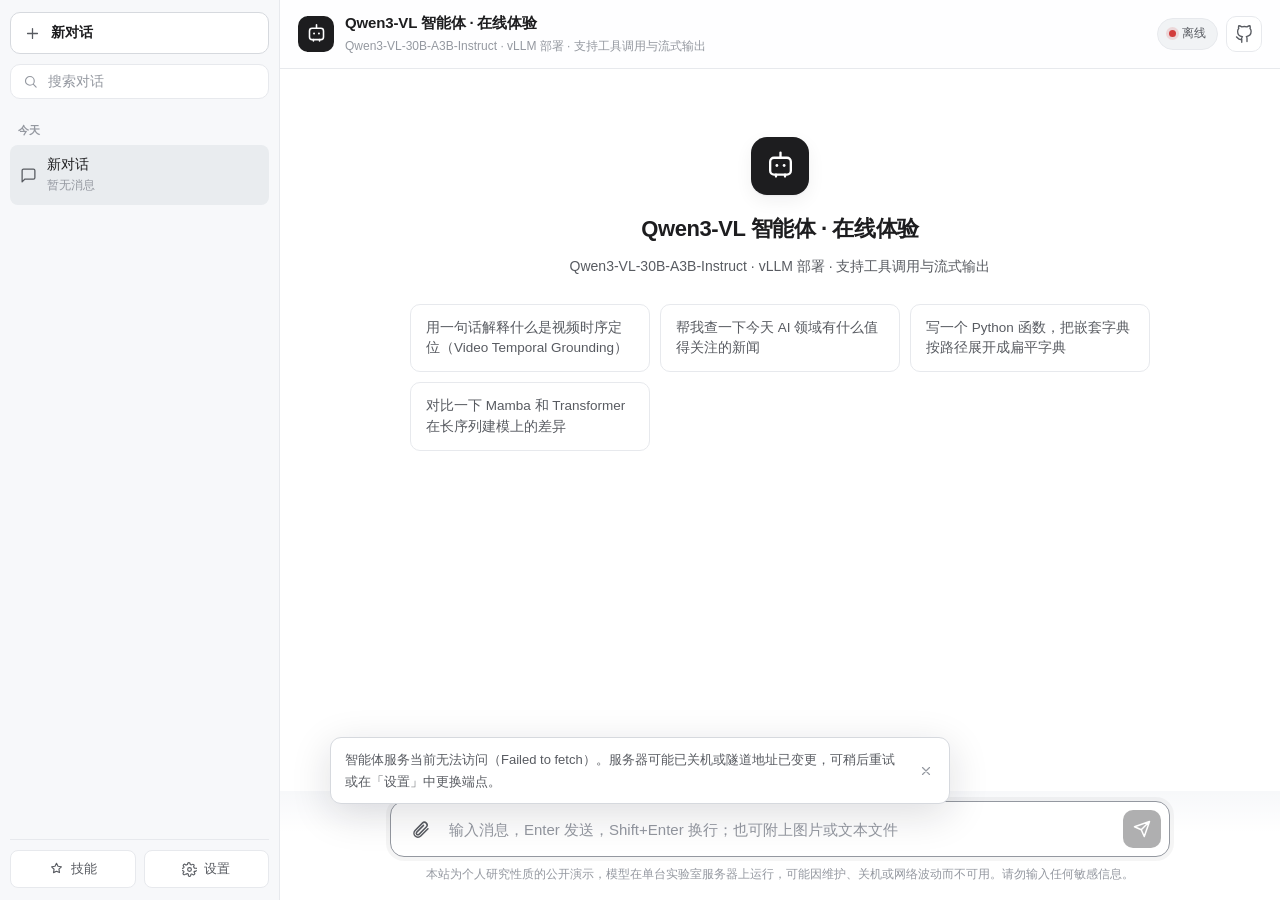
==== commit 2fda52a1: "feat: 对话支持图片/文本文件上传（前端多模态+网关放行并翻译为 Qwen-Agent 格式）；网关改为 systemd 服务" ====
--- a/docs/index.html
+++ b/docs/index.html
@@ -81,13 +81,20 @@
     <div class="composer-inner">
       <div id="active-skills" class="active-skills" hidden></div>
       <div class="input-wrap">
-        <textarea id="input" rows="1" placeholder="输入消息，Enter 发送，Shift+Enter 换行"
+        <button id="btn-attach" class="attach-btn" type="button" title="添加文件 / 图片">
+          <svg viewBox="0 0 24 24" fill="none" stroke="currentColor" stroke-width="1.9" stroke-linecap="round" stroke-linejoin="round"><path d="M21.44 11.05l-9.19 9.19a5 5 0 0 1-7.07-7.07l9.19-9.19a3.5 3.5 0 0 1 4.95 4.95l-9.2 9.19a2 2 0 0 1-2.83-2.83l8.49-8.48"/></svg>
+        </button>
+        <textarea id="input" rows="1" placeholder="输入消息，Enter 发送，Shift+Enter 换行；也可附上图片或文本文件"
                   autocomplete="off" spellcheck="false"></textarea>
         <button id="btn-send" class="send" title="发送" disabled>
           <svg class="ic-send" viewBox="0 0 24 24" fill="none" stroke="currentColor" stroke-width="2" stroke-linecap="round" stroke-linejoin="round"><path d="M22 2L11 13M22 2l-7 20-4-9-9-4 20-7z"/></svg>
           <svg class="ic-stop" viewBox="0 0 24 24" fill="none" stroke="currentColor" stroke-width="2" stroke-linecap="round" stroke-linejoin="round"><rect x="6" y="6" width="12" height="12" rx="2"/></svg>
         </button>
       </div>
+      <div id="att-preview" class="att-preview" hidden></div>
+      <input id="file-input" type="file" multiple
+             accept="image/*,.txt,.md,.markdown,.json,.csv,.tsv,.log,.py,.js,.ts,.java,.c,.cpp,.h,.hpp,.go,.rs,.xml,.yaml,.yml,.html,.css,.toml,.ini,.sh,.sql,.tex"
+             hidden>
       <p class="hint" id="hint">回复由 AI 生成，可能不准确。请勿输入敏感信息。</p>
     </div>
   </footer>
--- a/docs/assets/style.css
+++ b/docs/assets/style.css
@@ -289,7 +289,14 @@
   display: inline-block; padding: 11px 15px; border-radius: var(--radius);
   background: var(--surface); border: 1px solid var(--border);
   box-shadow: var(--shadow); word-break: break-word; overflow-wrap: anywhere;
-}
+  max-width: 100%;
+}
+.att-img { display: block; max-width: 280px; max-height: 280px; border-radius: 10px; margin: 2px 0 6px; border: 1px solid var(--border); }
+.att-file { display: flex; align-items: center; gap: 8px; margin: 2px 0 4px; }
+.att-file-ico { font-size: 17px; line-height: 1; }
+.att-file-name { font-size: 13px; font-weight: 600; color: var(--text); }
+.att-file-size { font-size: 11px; color: var(--text-3); font-family: var(--mono); }
+.att-filetext { margin: 6px 0 2px; padding: 10px 12px; border-radius: 9px; background: var(--surface-2); border: 1px solid var(--border); font-family: var(--mono); font-size: 12px; line-height: 1.55; color: var(--text-2); white-space: pre-wrap; word-break: break-word; max-height: 200px; overflow-y: auto; }
 .msg.user .bubble { background: var(--surface-3); border-color: transparent; color: var(--text); }
 .msg.user .bubble * { color: var(--text) !important; }
 
@@ -370,13 +377,49 @@
 
 .input-wrap {
   display: flex; align-items: flex-end; gap: 10px;
-  padding: 8px 8px 8px 16px;
+  padding: 8px 8px 8px 10px;
   background: var(--surface); border: 1px solid var(--border-strong);
   border-radius: var(--radius); box-shadow: var(--shadow); transition: .16s;
 }
 .input-wrap:focus-within { border-color: var(--text-3); box-shadow: 0 0 0 4px rgba(0,0,0,.04); }
+.attach-btn {
+  flex: none; width: 38px; height: 38px; display: grid; place-items: center;
+  border: 0; border-radius: 10px; background: transparent; color: var(--text-2);
+  cursor: pointer; transition: .16s;
+}
+.attach-btn svg { width: 19px; height: 19px; }
+.attach-btn:hover { color: var(--text); background: var(--surface-2); }
+.attach-btn:disabled { opacity: .4; cursor: not-allowed; }
 #input { flex: 1; border: 0; outline: none; resize: none; max-height: 180px; padding: 6px 0; font-family: inherit; font-size: 15px; line-height: 1.6; color: var(--text); background: transparent; }
 #input::placeholder { color: var(--text-3); }
+
+/* 附件预览 */
+.att-preview {
+  display: flex; flex-wrap: wrap; gap: 8px; margin: 10px 2px 0;
+}
+.att-thumb {
+  position: relative; width: 76px; height: 76px; border-radius: 10px;
+  overflow: hidden; border: 1px solid var(--border); background: var(--surface-2);
+  box-shadow: var(--shadow);
+}
+.att-thumb img { width: 100%; height: 100%; object-fit: cover; display: block; }
+.att-chip {
+  display: inline-flex; align-items: center; gap: 7px; max-width: 240px;
+  padding: 7px 9px; border-radius: 10px; background: var(--surface-2);
+  border: 1px solid var(--border); box-shadow: var(--shadow);
+}
+.att-chip-ico { font-size: 16px; line-height: 1; }
+.att-chip-name { font-size: 12.5px; color: var(--text); overflow: hidden; text-overflow: ellipsis; white-space: nowrap; }
+.att-chip-size { flex: none; font-size: 11px; color: var(--text-3); font-family: var(--mono); }
+.att-x {
+  position: absolute; top: -6px; right: -6px;
+  width: 22px; height: 22px; display: grid; place-items: center;
+  border: 1px solid var(--border-strong); border-radius: 50%;
+  background: #fff; color: var(--text-2); cursor: pointer; transition: .14s;
+  font-size: 15px; line-height: 1; box-shadow: var(--shadow);
+}
+.att-thumb .att-x { top: 3px; right: 3px; width: 20px; height: 20px; background: rgba(255,255,255,.9); }
+.att-x:hover { color: #fff; background: var(--err); border-color: var(--err); }
 .send {
   flex: none; width: 38px; height: 38px; display: grid; place-items: center;
   border: 0; border-radius: 10px; background: var(--accent); color: #fff; cursor: pointer; transition: .16s;
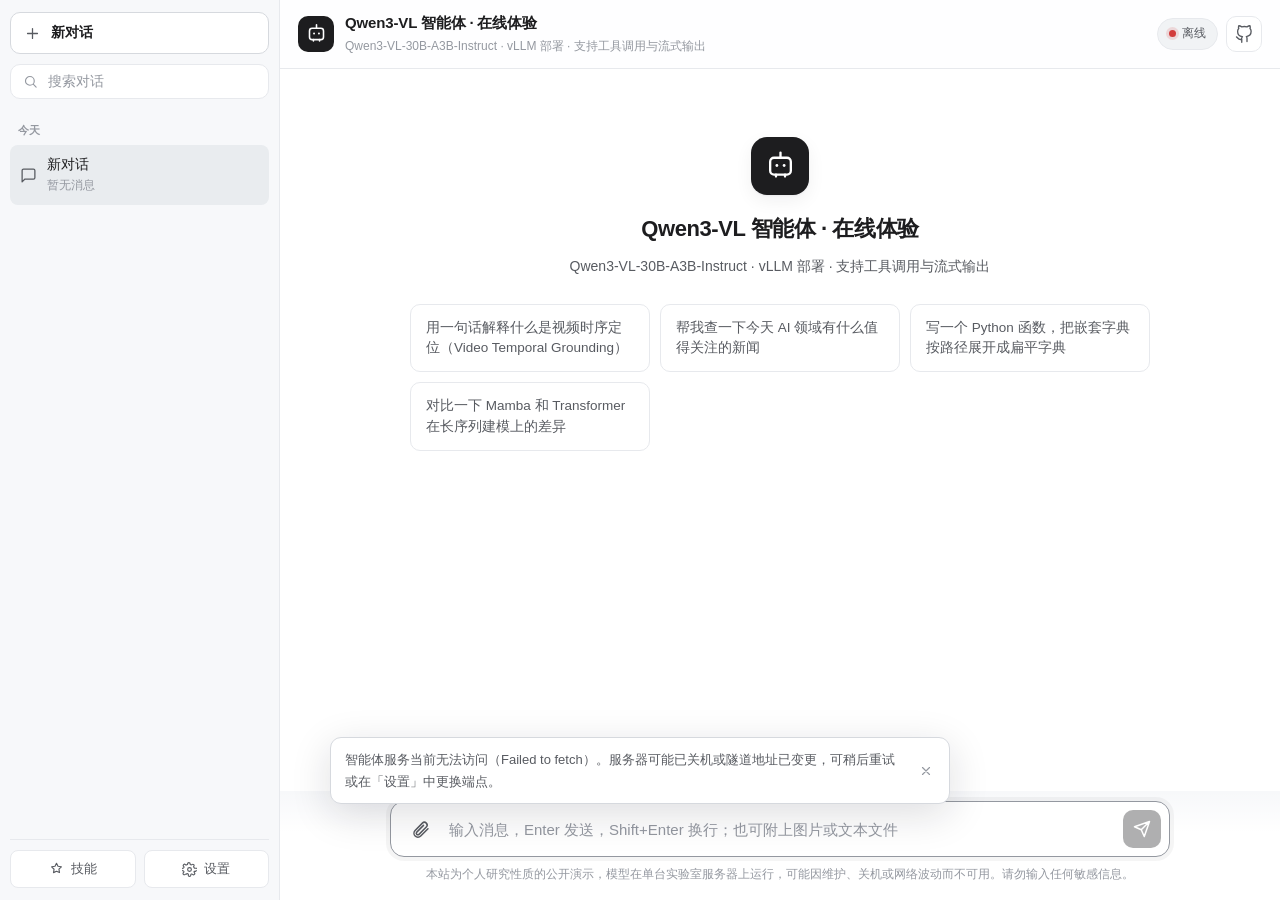
==== commit b03fb0da: "fix: 附件按钮改用 visually-hidden，修复 display:none 下 .click() 在 Safari 失效" ====
--- a/docs/index.html
+++ b/docs/index.html
@@ -92,9 +92,8 @@
         </button>
       </div>
       <div id="att-preview" class="att-preview" hidden></div>
-      <input id="file-input" type="file" multiple
-             accept="image/*,.txt,.md,.markdown,.json,.csv,.tsv,.log,.py,.js,.ts,.java,.c,.cpp,.h,.hpp,.go,.rs,.xml,.yaml,.yml,.html,.css,.toml,.ini,.sh,.sql,.tex"
-             hidden>
+      <input id="file-input" class="visually-hidden" type="file" multiple tabindex="-1" aria-hidden="true"
+             accept="image/*,.txt,.md,.markdown,.json,.csv,.tsv,.log,.py,.js,.ts,.java,.c,.cpp,.h,.hpp,.go,.rs,.xml,.yaml,.yml,.html,.css,.toml,.ini,.sh,.sql,.tex">
       <p class="hint" id="hint">回复由 AI 生成，可能不准确。请勿输入敏感信息。</p>
     </div>
   </footer>
--- a/docs/assets/style.css
+++ b/docs/assets/style.css
@@ -393,6 +393,18 @@
 #input { flex: 1; border: 0; outline: none; resize: none; max-height: 180px; padding: 6px 0; font-family: inherit; font-size: 15px; line-height: 1.6; color: var(--text); background: transparent; }
 #input::placeholder { color: var(--text-3); }
 
+/* 文件选择框：视觉隐藏但保留在文档流中，确保程序化 .click() 在所有浏览器都能弹出选择器
+   （display:none / [hidden] 在 Safari 等内核下会令 .click() 无效） */
+.visually-hidden {
+  position: absolute;
+  width: 1px; height: 1px;
+  padding: 0; margin: -1px;
+  overflow: hidden;
+  clip: rect(0, 0, 0, 0);
+  white-space: nowrap;
+  border: 0;
+}
+
 /* 附件预览 */
 .att-preview {
   display: flex; flex-wrap: wrap; gap: 8px; margin: 10px 2px 0;
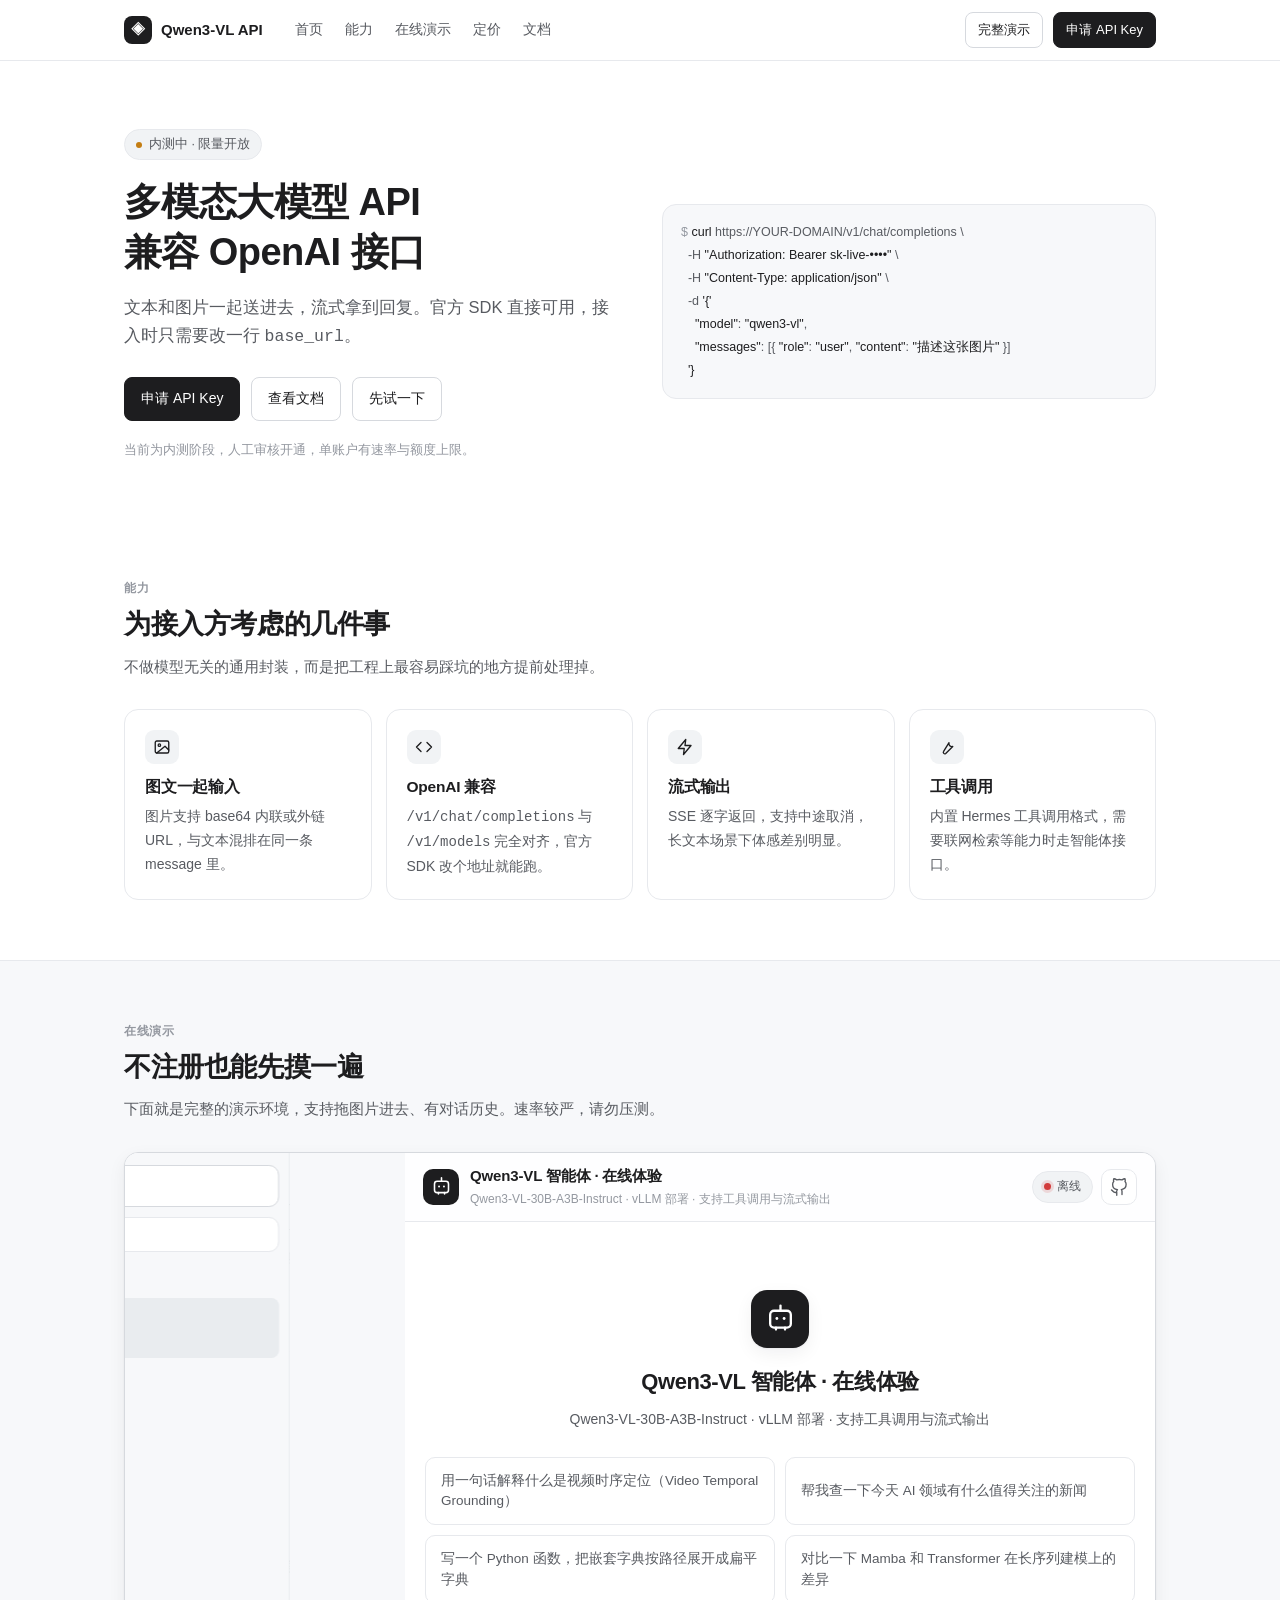
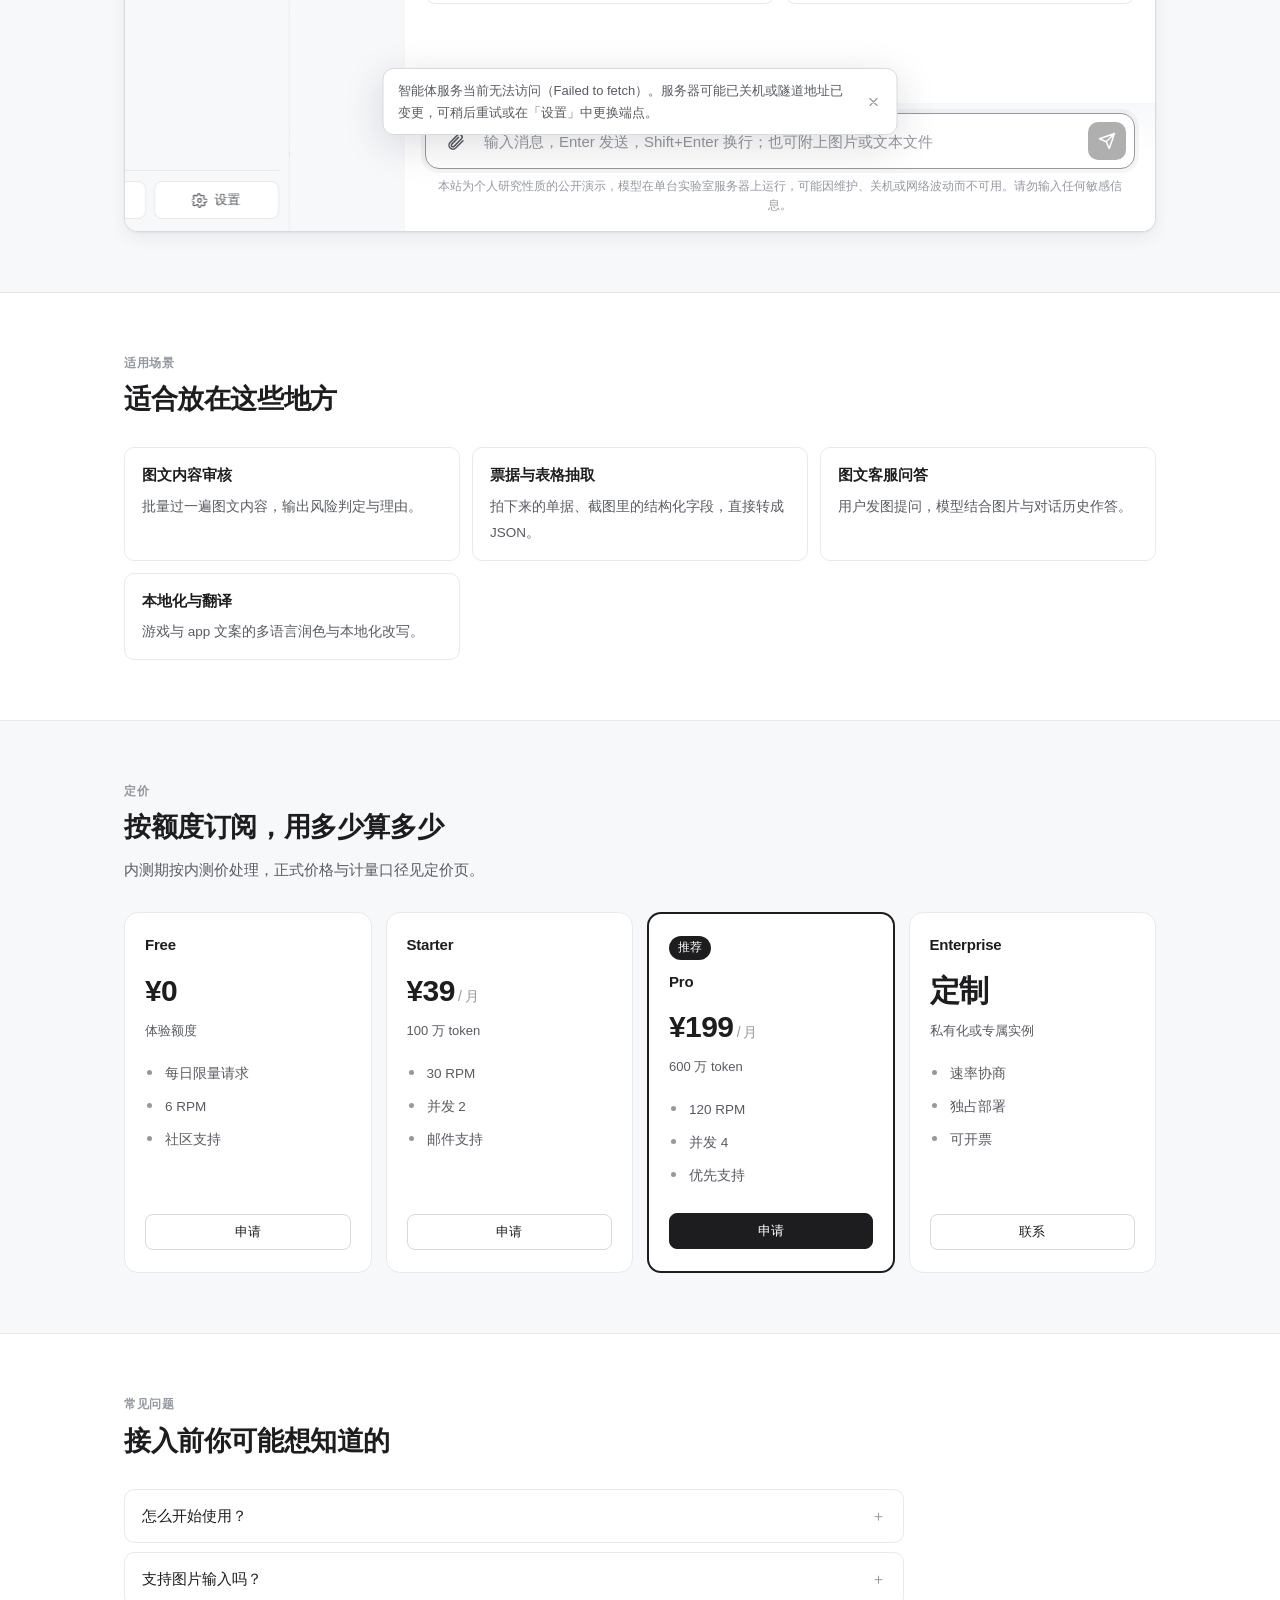
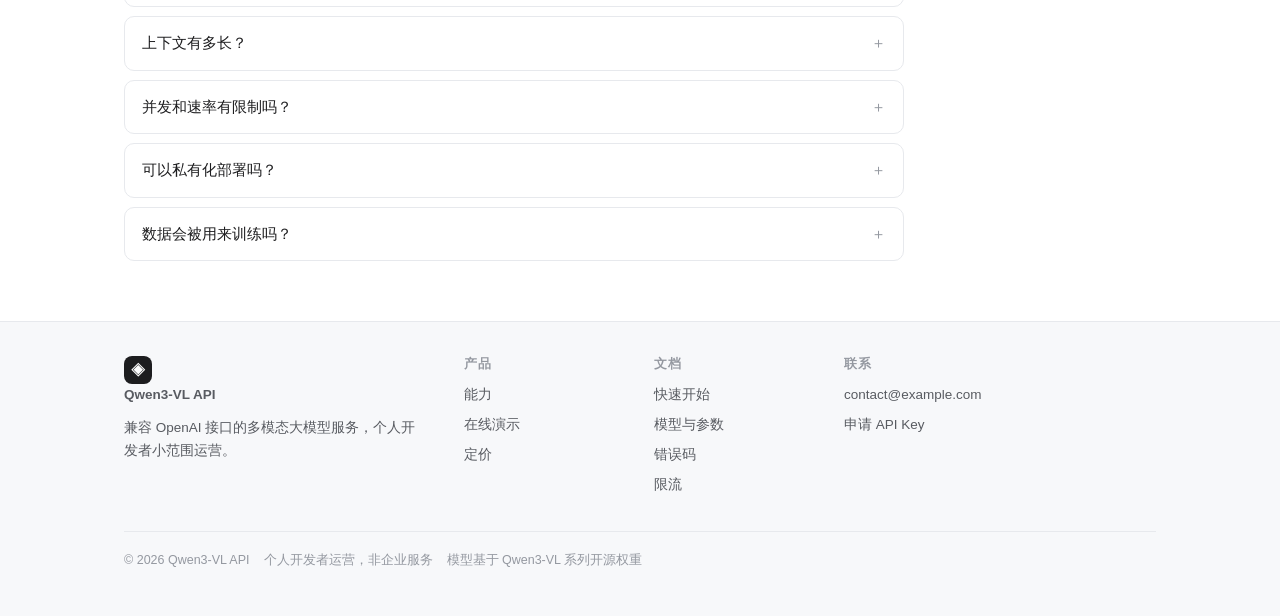
==== commit 938f2494: "feat: 营销站并入 GitHub Pages——首页(内嵌演示)/定价(收款码+人工开通)/API 文档，演示迁至 docs/demo" ====
--- a/docs/index.html
+++ b/docs/index.html
@@ -3,166 +3,201 @@
 <head>
 <meta charset="UTF-8">
 <meta name="viewport" content="width=device-width, initial-scale=1.0">
-<title>Qwen3-VL 智能体 · 在线体验</title>
-<meta name="description" content="部署在远程服务器上的 Qwen3-VL-30B 智能体公开演示：多轮对话、联网搜索、工具调用过程可视化。">
-<meta name="theme-color" content="#1d1d1f">
-<link rel="stylesheet" href="assets/style.css">
+<title>Qwen3-VL API · 多模态大模型接口</title>
+<meta name="description" content="兼容 OpenAI 接口的多模态大模型 API：文本与图片一起输入，流式返回，支持工具调用。改一行 base_url 即可接入。">
+<meta name="theme-color" content="#ffffff">
+<link rel="stylesheet" href="assets/site.css">
 <link rel="icon" href="data:image/svg+xml,<svg xmlns='http://www.w3.org/2000/svg' viewBox='0 0 100 100'><text y='.9em' font-size='90'>🤖</text></svg>">
 </head>
 <body>
 
-<!-- ───────────────────────── 侧边栏 ───────────────────────── -->
-<aside class="sidebar" id="sidebar">
-  <div class="sidebar-inner">
-    <button id="btn-new" class="new-chat">
-      <svg viewBox="0 0 24 24" fill="none" stroke="currentColor" stroke-width="1.8" stroke-linecap="round" stroke-linejoin="round"><path d="M12 5v14M5 12h14"/></svg>
-      <span>新对话</span>
-    </button>
-
-    <div class="conv-search">
-      <svg viewBox="0 0 24 24" fill="none" stroke="currentColor" stroke-width="1.8" stroke-linecap="round" stroke-linejoin="round"><circle cx="11" cy="11" r="7"/><path d="M21 21l-4.3-4.3"/></svg>
-      <input id="conv-search" type="search" placeholder="搜索对话" autocomplete="off">
-    </div>
-
-    <nav class="conv-list" id="conv-list" aria-label="近期对话"></nav>
-
-    <div class="sidebar-foot">
-      <button id="btn-skills" class="side-btn">
-        <svg viewBox="0 0 24 24" fill="none" stroke="currentColor" stroke-width="1.8" stroke-linecap="round" stroke-linejoin="round"><path d="M12 2l2.4 4.9 5.4.8-3.9 3.8.9 5.4L12 14.8 7.2 17l.9-5.4L4.2 7.7l5.4-.8L12 2z"/></svg>
-        <span>技能</span>
-      </button>
-      <button id="btn-settings" class="side-btn">
-        <svg viewBox="0 0 24 24" fill="none" stroke="currentColor" stroke-width="1.8" stroke-linecap="round" stroke-linejoin="round"><circle cx="12" cy="12" r="3"/><path d="M19.4 15a1.7 1.7 0 0 0 .34 1.87l.06.06a2 2 0 1 1-2.83 2.83l-.06-.06a1.7 1.7 0 0 0-2.87 1.2V21a2 2 0 1 1-4 0v-.09A1.7 1.7 0 0 0 7 19.4a1.7 1.7 0 0 0-1.87.34l-.06.06a2 2 0 1 1-2.83-2.83l.06-.06A1.7 1.7 0 0 0 3 15a1.7 1.7 0 0 0-1.6-1H1a2 2 0 1 1 0-4h.09A1.7 1.7 0 0 0 3 9a1.7 1.7 0 0 0-.34-1.87l-.06-.06a2 2 0 1 1 2.83-2.83l.06.06A1.7 1.7 0 0 0 7 4.6h.09A1.7 1.7 0 0 0 9 3V2.9a2 2 0 1 1 4 0V3a1.7 1.7 0 0 0 2.87 1.2l.06-.06a2 2 0 1 1 2.83 2.83l-.06.06A1.7 1.7 0 0 0 19.4 9v.09a1.7 1.7 0 0 0 1.6 1H23a2 2 0 1 1 0 4h-.09a1.7 1.7 0 0 0-1.51 1z"/></svg>
-        <span>设置</span>
-      </button>
-    </div>
-  </div>
-</aside>
-<div class="sidebar-mask" id="sidebar-mask" hidden></div>
-
-<!-- ───────────────────────── 主区域 ───────────────────────── -->
-<div class="main">
-
-  <!-- 顶栏 -->
-  <header class="topbar">
-    <button id="btn-toggle" class="icon-btn" title="菜单" aria-label="切换侧边栏">
-      <svg viewBox="0 0 24 24" fill="none" stroke="currentColor" stroke-width="1.9" stroke-linecap="round"><path d="M3 6h18M3 12h18M3 18h18"/></svg>
-    </button>
-    <div class="brand">
-      <span class="logo" aria-hidden="true">
-        <svg viewBox="0 0 24 24" fill="none" stroke="currentColor" stroke-width="1.8" stroke-linecap="round" stroke-linejoin="round">
-          <rect x="4" y="6" width="16" height="13" rx="3"/><path d="M12 2v4M8.5 19v1.5M15.5 19v1.5"/>
-          <circle cx="9.2" cy="12" r="1.1" fill="currentColor" stroke="none"/><circle cx="14.8" cy="12" r="1.1" fill="currentColor" stroke="none"/>
-        </svg>
-      </span>
-      <div class="brand-text">
-        <h1 id="site-title">Qwen3-VL 智能体</h1>
-        <p id="site-subtitle">加载中…</p>
-      </div>
-    </div>
-
-    <div class="topbar-right">
-      <div id="status" class="status" title="服务状态">
-        <span class="dot"></span><span class="status-text">检测中</span>
-      </div>
-      <a id="btn-repo" class="icon-btn" href="#" target="_blank" rel="noopener" title="查看源码">
-        <svg viewBox="0 0 24 24" fill="none" stroke="currentColor" stroke-width="1.8" stroke-linecap="round" stroke-linejoin="round"><path d="M9 19c-5 1.5-5-2.5-7-3m14 6v-3.9a3.4 3.4 0 0 0-.94-2.61c3.14-.35 6.44-1.54 6.44-7A5.44 5.44 0 0 0 20 4.77 5.07 5.07 0 0 0 19.91 1S18.73.65 16 2.48a13.4 13.4 0 0 0-7 0C6.27.65 5.09 1 5.09 1A5.07 5.07 0 0 0 5 4.77a5.44 5.44 0 0 0-1.5 3.78c0 5.42 3.3 6.61 6.44 7A3.4 3.4 0 0 0 9 19.16V23"/></svg>
-      </a>
-    </div>
-  </header>
-
-  <!-- 对话区 -->
-  <main class="chat" id="chat">
-    <div class="chat-inner" id="messages"></div>
-  </main>
-
-  <!-- 输入区 -->
-  <footer class="composer">
-    <div class="composer-inner">
-      <div id="active-skills" class="active-skills" hidden></div>
-      <div class="input-wrap">
-        <button id="btn-attach" class="attach-btn" type="button" title="添加文件 / 图片">
-          <svg viewBox="0 0 24 24" fill="none" stroke="currentColor" stroke-width="1.9" stroke-linecap="round" stroke-linejoin="round"><path d="M21.44 11.05l-9.19 9.19a5 5 0 0 1-7.07-7.07l9.19-9.19a3.5 3.5 0 0 1 4.95 4.95l-9.2 9.19a2 2 0 0 1-2.83-2.83l8.49-8.48"/></svg>
-        </button>
-        <textarea id="input" rows="1" placeholder="输入消息，Enter 发送，Shift+Enter 换行；也可附上图片或文本文件"
-                  autocomplete="off" spellcheck="false"></textarea>
-        <button id="btn-send" class="send" title="发送" disabled>
-          <svg class="ic-send" viewBox="0 0 24 24" fill="none" stroke="currentColor" stroke-width="2" stroke-linecap="round" stroke-linejoin="round"><path d="M22 2L11 13M22 2l-7 20-4-9-9-4 20-7z"/></svg>
-          <svg class="ic-stop" viewBox="0 0 24 24" fill="none" stroke="currentColor" stroke-width="2" stroke-linecap="round" stroke-linejoin="round"><rect x="6" y="6" width="12" height="12" rx="2"/></svg>
-        </button>
-      </div>
-      <div id="att-preview" class="att-preview" hidden></div>
-      <input id="file-input" class="visually-hidden" type="file" multiple tabindex="-1" aria-hidden="true"
-             accept="image/*,.txt,.md,.markdown,.json,.csv,.tsv,.log,.py,.js,.ts,.java,.c,.cpp,.h,.hpp,.go,.rs,.xml,.yaml,.yml,.html,.css,.toml,.ini,.sh,.sql,.tex">
-      <p class="hint" id="hint">回复由 AI 生成，可能不准确。请勿输入敏感信息。</p>
-    </div>
-  </footer>
-</div>
-
-<!-- ───────────────────────── 设置抽屉 ───────────────────────── -->
-<div class="drawer-mask" id="drawer-mask" hidden></div>
-<aside class="drawer" id="drawer" hidden>
-  <div class="drawer-head">
-    <h2>设置</h2>
-    <button class="icon-btn" id="btn-close-drawer" title="关闭">
-      <svg viewBox="0 0 24 24" fill="none" stroke="currentColor" stroke-width="2" stroke-linecap="round"><path d="M18 6L6 18M6 6l12 12"/></svg>
-    </button>
-  </div>
-  <div class="drawer-body">
-    <label class="field">
-      <span>服务端点</span>
-      <input id="cfg-endpoint" type="url" placeholder="https://your-domain.ngrok-free.app">
-      <em>留空恢复为站点默认值。修改只保存在本机浏览器。</em>
-    </label>
-    <label class="field">
-      <span>温度 <b id="cfg-temp-val">0.7</b></span>
-      <input id="cfg-temp" type="range" min="0" max="1" step="0.1" value="0.7">
-    </label>
-    <label class="field">
-      <span>最大生成长度 <b id="cfg-max-val">1024</b></span>
-      <input id="cfg-max" type="range" min="256" max="2048" step="128" value="1024">
-    </label>
-    <div class="field">
-      <span>服务信息</span>
-      <pre id="cfg-health" class="health-box">读取中…</pre>
-    </div>
-    <div class="drawer-actions">
-      <button id="btn-clear" class="btn ghost">清空当前对话</button>
-      <button id="btn-reset" class="btn ghost">恢复默认设置</button>
-    </div>
-  </div>
-</aside>
-
-<!-- ───────────────────────── 技能面板 ───────────────────────── -->
-<div class="drawer-mask" id="skills-mask" hidden></div>
-<aside class="drawer" id="skills-drawer" hidden>
-  <div class="drawer-head">
-    <h2>技能</h2>
-    <button class="icon-btn" id="btn-close-skills" title="关闭">
-      <svg viewBox="0 0 24 24" fill="none" stroke="currentColor" stroke-width="2" stroke-linecap="round"><path d="M18 6L6 18M6 6l12 12"/></svg>
-    </button>
-  </div>
-  <div class="drawer-body">
-    <div class="skill-form">
-      <input id="skill-name" type="text" placeholder="技能名称，例如：学术润色" maxlength="40">
-      <textarea id="skill-prompt" rows="4" placeholder="技能指令：会以系统提示的形式注入到当前对话中。&#10;例如：你是一位严谨的学术写作助手，优先使用简洁连贯的中文，避免长难句与冗余修饰。"></textarea>
-      <button id="skill-save" class="btn primary">保存技能</button>
-    </div>
-    <div class="skill-list" id="skill-list"></div>
-    <p class="skill-tip">提示：勾选「附加到当前对话」后，该技能会作为系统指令影响本次对话。技能仅保存在你的浏览器中。</p>
-  </div>
-</aside>
-
-<!-- ───────────────────────── 提示条 / 轻提示 ───────────────────────── -->
-<div class="banner" id="banner" hidden>
-  <span id="banner-text"></span>
-  <button id="banner-close" class="banner-close" aria-label="关闭">
-    <svg viewBox="0 0 24 24" fill="none" stroke="currentColor" stroke-width="2" stroke-linecap="round"><path d="M18 6L6 18M6 6l12 12"/></svg>
-  </button>
-</div>
-<div class="toast" id="toast" hidden></div>
-
-<script src="assets/config.js"></script>
-<script src="assets/app.js"></script>
+<header class="nav">
+  <div class="wrap nav-in">
+    <a class="brand" href="index.html"><span class="brand-mark">◈</span>Qwen3-VL API</a>
+    <nav class="nav-links">
+      <a href="index.html">首页</a>
+      <a href="#features">能力</a>
+      <a href="#demo">在线演示</a>
+      <a href="pricing.html">定价</a>
+      <a href="api.html">文档</a>
+    </nav>
+    <div class="nav-cta">
+      <a class="btn sm" href="demo/">完整演示</a>
+      <a class="btn sm primary" href="pricing.html#apply">申请 API Key</a>
+    </div>
+  </div>
+</header>
+
+<section class="hero">
+  <div class="wrap hero-grid">
+    <div>
+      <div class="badge"><span class="dot"></span>内测中 · 限量开放</div>
+      <h1>多模态大模型 API<br>兼容 OpenAI 接口</h1>
+      <p class="lead">文本和图片一起送进去，流式拿到回复。官方 SDK 直接可用，接入时只需要改一行 <code>base_url</code>。</p>
+      <div class="hero-actions">
+        <a class="btn primary" href="pricing.html#apply">申请 API Key</a>
+        <a class="btn" href="api.html">查看文档</a>
+        <a class="btn" href="#demo">先试一下</a>
+      </div>
+      <p class="hero-note">当前为内测阶段，人工审核开通，单账户有速率与额度上限。</p>
+    </div>
+    <div class="code-card">
+      <span class="k">$</span> <span class="hl">curl</span> https://YOUR-DOMAIN/v1/chat/completions \<br>
+      &nbsp;&nbsp;-H <span class="hl">"Authorization: Bearer sk-live-••••"</span> \<br>
+      &nbsp;&nbsp;-H <span class="hl">"Content-Type: application/json"</span> \<br>
+      &nbsp;&nbsp;-d <span class="hl">'{'</span><br>
+      &nbsp;&nbsp;&nbsp;&nbsp;<span class="hl">"model"</span>: <span class="hl">"qwen3-vl"</span>,<br>
+      &nbsp;&nbsp;&nbsp;&nbsp;<span class="hl">"messages"</span>: [{ <span class="hl">"role"</span>: <span class="hl">"user"</span>, <span class="hl">"content"</span>: <span class="hl">"描述这张图片"</span> }]<br>
+      &nbsp;&nbsp;<span class="hl">'}</span>
+    </div>
+  </div>
+</section>
+
+<section class="section" id="features">
+  <div class="wrap">
+    <div class="section-head">
+      <div class="eyebrow">能力</div>
+      <h2>为接入方考虑的几件事</h2>
+      <p>不做模型无关的通用封装，而是把工程上最容易踩坑的地方提前处理掉。</p>
+    </div>
+    <div class="grid c4">
+      <div class="card hover">
+        <div class="ico"><svg viewBox="0 0 24 24" fill="none" stroke="currentColor" stroke-width="1.8" stroke-linecap="round" stroke-linejoin="round"><rect x="3" y="4" width="18" height="16" rx="2"/><circle cx="8.5" cy="9.5" r="1.6"/><path d="M21 16l-5-5L5 20"/></svg></div>
+        <h3>图文一起输入</h3>
+        <p>图片支持 base64 内联或外链 URL，与文本混排在同一条 message 里。</p>
+      </div>
+      <div class="card hover">
+        <div class="ico"><svg viewBox="0 0 24 24" fill="none" stroke="currentColor" stroke-width="1.8" stroke-linecap="round" stroke-linejoin="round"><path d="M16 18l6-6-6-6M8 6l-6 6 6 6"/></svg></div>
+        <h3>OpenAI 兼容</h3>
+        <p><code>/v1/chat/completions</code> 与 <code>/v1/models</code> 完全对齐，官方 SDK 改个地址就能跑。</p>
+      </div>
+      <div class="card hover">
+        <div class="ico"><svg viewBox="0 0 24 24" fill="none" stroke="currentColor" stroke-width="1.8" stroke-linecap="round" stroke-linejoin="round"><path d="M13 2L3 14h8l-1 8 10-12h-8l1-8z"/></svg></div>
+        <h3>流式输出</h3>
+        <p>SSE 逐字返回，支持中途取消，长文本场景下体感差别明显。</p>
+      </div>
+      <div class="card hover">
+        <div class="ico"><svg viewBox="0 0 24 24" fill="none" stroke="currentColor" stroke-width="1.8" stroke-linecap="round" stroke-linejoin="round"><path d="M14.7 6.3a4 4 0 0 0 5 5l-9.4 9.4a2 2 0 0 1-2.8-2.8z"/></svg></div>
+        <h3>工具调用</h3>
+        <p>内置 Hermes 工具调用格式，需要联网检索等能力时走智能体接口。</p>
+      </div>
+    </div>
+  </div>
+</section>
+
+<section class="section alt" id="demo">
+  <div class="wrap">
+    <div class="section-head">
+      <div class="eyebrow">在线演示</div>
+      <h2>不注册也能先摸一遍</h2>
+      <p>下面就是完整的演示环境，支持拖图片进去、有对话历史。速率较严，请勿压测。</p>
+    </div>
+    <iframe class="demo-frame" src="demo/" title="Qwen3-VL 智能体演示" loading="lazy"></iframe>
+  </div>
+</section>
+
+<section class="section">
+  <div class="wrap">
+    <div class="section-head">
+      <div class="eyebrow">适用场景</div>
+      <h2>适合放在这些地方</h2>
+    </div>
+    <div class="scenes">
+      <div class="scene"><b>图文内容审核</b><span>批量过一遍图文内容，输出风险判定与理由。</span></div>
+      <div class="scene"><b>票据与表格抽取</b><span>拍下来的单据、截图里的结构化字段，直接转成 JSON。</span></div>
+      <div class="scene"><b>图文客服问答</b><span>用户发图提问，模型结合图片与对话历史作答。</span></div>
+      <div class="scene"><b>本地化与翻译</b><span>游戏与 app 文案的多语言润色与本地化改写。</span></div>
+    </div>
+  </div>
+</section>
+
+<section class="section alt">
+  <div class="wrap">
+    <div class="section-head">
+      <div class="eyebrow">定价</div>
+      <h2>按额度订阅，用多少算多少</h2>
+      <p>内测期按内测价处理，正式价格与计量口径见定价页。</p>
+    </div>
+    <div class="grid c4">
+      <div class="price">
+        <h3>Free</h3>
+        <div class="amount">¥0</div>
+        <div class="quota">体验额度</div>
+        <ul><li>每日限量请求</li><li>6 RPM</li><li>社区支持</li></ul>
+        <a class="btn sm" href="pricing.html#apply">申请</a>
+      </div>
+      <div class="price">
+        <h3>Starter</h3>
+        <div class="amount">¥39<small> / 月</small></div>
+        <div class="quota">100 万 token</div>
+        <ul><li>30 RPM</li><li>并发 2</li><li>邮件支持</li></ul>
+        <a class="btn sm" href="pricing.html#apply">申请</a>
+      </div>
+      <div class="price featured">
+        <span class="tag">推荐</span>
+        <h3>Pro</h3>
+        <div class="amount">¥199<small> / 月</small></div>
+        <div class="quota">600 万 token</div>
+        <ul><li>120 RPM</li><li>并发 4</li><li>优先支持</li></ul>
+        <a class="btn sm primary" href="pricing.html#apply">申请</a>
+      </div>
+      <div class="price">
+        <h3>Enterprise</h3>
+        <div class="amount">定制</div>
+        <div class="quota">私有化或专属实例</div>
+        <ul><li>速率协商</li><li>独占部署</li><li>可开票</li></ul>
+        <a class="btn sm" href="pricing.html#apply">联系</a>
+      </div>
+    </div>
+  </div>
+</section>
+
+<section class="section">
+  <div class="wrap">
+    <div class="section-head">
+      <div class="eyebrow">常见问题</div>
+      <h2>接入前你可能想知道的</h2>
+    </div>
+    <div class="faq">
+      <details><summary>怎么开始使用？</summary><p>在定价页填写申请单，说明用途和预估用量，审核通过后邮件发你 API Key，之后就是标准 OpenAI 调用方式。</p></details>
+      <details><summary>支持图片输入吗？</summary><p>支持。content 字段可以传数组，图片项用 <code>image_url</code>，值可以是 base64 data URI 或公网可访问的图片地址。单请求默认最多 1 张图。</p></details>
+      <details><summary>上下文有多长？</summary><p>当前单次请求上限 8192 token。这个值受显存限制，后续会评估上调。</p></details>
+      <details><summary>并发和速率有限制吗？</summary><p>有。按套餐区分 RPM 与并发数，超出会返回 429。具体见文档里的限流说明。</p></details>
+      <details><summary>可以私有化部署吗？</summary><p>可以。Enterprise 档提供私有化部署与定制，交付内容包括镜像、部署脚本与一次培训。</p></details>
+      <details><summary>数据会被用来训练吗？</summary><p>不会。默认不保留请求正文，只记录 token 用量等计费必要字段，审计日志有保留期限。</p></details>
+    </div>
+  </div>
+</section>
+
+<footer class="footer">
+  <div class="wrap">
+    <div class="footer-in">
+      <div class="col" style="max-width:300px">
+        <a class="brand" href="index.html" style="margin-bottom:10px"><span class="brand-mark">◈</span>Qwen3-VL API</a>
+        <p style="font-size:13.5px;color:var(--text-2);margin:0">兼容 OpenAI 接口的多模态大模型服务，个人开发者小范围运营。</p>
+      </div>
+      <div class="col">
+        <h4>产品</h4>
+        <a href="#features">能力</a><a href="#demo">在线演示</a><a href="pricing.html">定价</a>
+      </div>
+      <div class="col">
+        <h4>文档</h4>
+        <a href="api.html">快速开始</a><a href="api.html#models">模型与参数</a><a href="api.html#errors">错误码</a><a href="api.html#limits">限流</a>
+      </div>
+      <div class="col">
+        <h4>联系</h4>
+        <!-- TODO: 替换为真实联系方式 -->
+        <a href="mailto:contact@example.com">contact@example.com</a>
+        <a href="pricing.html#apply">申请 API Key</a>
+      </div>
+    </div>
+    <div class="footer-bottom">
+      <span>© 2026 Qwen3-VL API</span>
+      <span>个人开发者运营，非企业服务</span>
+      <span>模型基于 Qwen3-VL 系列开源权重</span>
+    </div>
+  </div>
+</footer>
+
 </body>
 </html>
--- a/docs/assets/site.css
+++ b/docs/assets/site.css
@@ -0,0 +1,252 @@
+/* ============================================================
+   Qwen3-VL API 站 —— 营销 / 文档 / 定价页样式
+   与聊天演示站共用白灰主色调，但独立成文件，避免布局样式冲突
+   ============================================================ */
+
+:root {
+  --bg: #ffffff;
+  --bg-app: #f7f8fa;
+  --surface-2: #f1f3f5;
+  --surface-3: #e9ecef;
+  --border: #e7e9ed;
+  --border-strong: #d6d9de;
+  --text: #1d1d1f;
+  --text-2: #585b61;
+  --text-3: #9498a0;
+  --accent: #1d1d1f;
+  --accent-hover: #3a3a3e;
+  --link: #2563eb;
+  --ok: #1f9d57;
+  --warn: #c47d12;
+  --radius: 14px;
+  --radius-sm: 10px;
+  --radius-xs: 8px;
+  --shadow: 0 1px 2px rgba(20,24,33,.05), 0 6px 18px rgba(20,24,33,.06);
+  --shadow-lg: 0 10px 40px rgba(20,24,33,.14);
+  --mono: ui-monospace, SFMono-Regular, "SF Mono", Menlo, Consolas, "Liberation Mono", monospace;
+  --sans: -apple-system, BlinkMacSystemFont, "Segoe UI", "PingFang SC", "Hiragino Sans GB",
+          "Microsoft YaHei", "Helvetica Neue", Arial, sans-serif;
+  --maxw: 1080px;
+}
+
+* { box-sizing: border-box; }
+html { scroll-behavior: smooth; scroll-padding-top: 76px; }
+body {
+  margin: 0;
+  background: var(--bg);
+  color: var(--text);
+  font-family: var(--sans);
+  font-size: 15px;
+  line-height: 1.7;
+  -webkit-font-smoothing: antialiased;
+}
+a { color: inherit; }
+h1, h2, h3, h4 { letter-spacing: -.015em; line-height: 1.3; }
+code, pre { font-family: var(--mono); }
+
+.wrap { max-width: var(--maxw); margin: 0 auto; padding: 0 24px; }
+
+/* ─────────────── 顶栏 ─────────────── */
+.nav {
+  position: sticky; top: 0; z-index: 50;
+  background: rgba(255,255,255,.86);
+  backdrop-filter: saturate(180%) blur(12px);
+  border-bottom: 1px solid var(--border);
+}
+.nav-in { display: flex; align-items: center; gap: 26px; height: 60px; }
+.brand { display: flex; align-items: center; gap: 9px; font-weight: 600; font-size: 15px; text-decoration: none; }
+.brand-mark {
+  width: 28px; height: 28px; border-radius: 8px;
+  background: var(--text); color: #fff;
+  display: grid; place-items: center; font-size: 14px;
+}
+.nav-links { display: flex; gap: 22px; margin-left: 6px; }
+.nav-links a { font-size: 14px; color: var(--text-2); text-decoration: none; }
+.nav-links a:hover { color: var(--text); }
+.nav-cta { margin-left: auto; display: flex; gap: 10px; align-items: center; }
+
+/* ─────────────── 按钮 ─────────────── */
+.btn {
+  display: inline-flex; align-items: center; gap: 7px;
+  padding: 9px 16px; border-radius: var(--radius-xs);
+  border: 1px solid var(--border-strong); background: var(--bg);
+  color: var(--text); font-size: 14px; font-weight: 500;
+  text-decoration: none; cursor: pointer; transition: .16s;
+  font-family: inherit;
+}
+.btn:hover { background: var(--surface-2); border-color: var(--text-3); }
+.btn.primary { background: var(--accent); border-color: var(--accent); color: #fff; }
+.btn.primary:hover { background: var(--accent-hover); }
+.btn.sm { padding: 6px 12px; font-size: 13px; }
+
+/* ─────────────── Hero ─────────────── */
+.hero { padding: 68px 0 44px; }
+.hero-grid { display: grid; grid-template-columns: minmax(0,1fr) minmax(0,1fr); gap: 44px; align-items: center; }
+.badge {
+  display: inline-flex; align-items: center; gap: 7px;
+  padding: 4px 11px; border-radius: 999px;
+  background: var(--surface-2); border: 1px solid var(--border);
+  font-size: 12.5px; color: var(--text-2); margin-bottom: 18px;
+}
+.badge .dot { width: 6px; height: 6px; border-radius: 50%; background: var(--warn); }
+.hero h1 { font-size: 38px; font-weight: 650; margin: 0 0 16px; }
+.hero p.lead { font-size: 16.5px; color: var(--text-2); margin: 0 0 26px; max-width: 30em; }
+.hero-actions { display: flex; gap: 11px; flex-wrap: wrap; }
+.hero-note { margin-top: 18px; font-size: 13px; color: var(--text-3); }
+
+.code-card {
+  background: var(--bg-app); border: 1px solid var(--border);
+  border-radius: var(--radius); padding: 16px 18px;
+  font-size: 12.5px; line-height: 1.85; color: var(--text-2);
+  overflow-x: auto;
+}
+.code-card .k { color: var(--text-3); }
+.code-card .hl { color: var(--text); font-weight: 500; }
+
+/* ─────────────── 区块 ─────────────── */
+.section { padding: 60px 0; }
+.section.alt { background: var(--bg-app); border-top: 1px solid var(--border); border-bottom: 1px solid var(--border); }
+.section-head { margin-bottom: 30px; max-width: 46em; }
+.section-head .eyebrow {
+  font-size: 12px; font-weight: 600; letter-spacing: .06em;
+  text-transform: uppercase; color: var(--text-3); margin-bottom: 9px;
+}
+.section-head h2 { font-size: 27px; font-weight: 650; margin: 0 0 11px; }
+.section-head p { font-size: 15px; color: var(--text-2); margin: 0; }
+
+.grid { display: grid; gap: 14px; }
+.grid.c2 { grid-template-columns: repeat(auto-fit, minmax(260px, 1fr)); }
+.grid.c3 { grid-template-columns: repeat(auto-fit, minmax(240px, 1fr)); }
+.grid.c4 { grid-template-columns: repeat(auto-fit, minmax(210px, 1fr)); }
+
+.card {
+  background: var(--bg); border: 1px solid var(--border);
+  border-radius: var(--radius); padding: 20px;
+  transition: .16s;
+}
+.card.hover:hover { border-color: var(--text-3); transform: translateY(-2px); box-shadow: var(--shadow); }
+.card h3 { font-size: 15.5px; font-weight: 600; margin: 0 0 8px; }
+.card p { font-size: 14px; color: var(--text-2); margin: 0; }
+.card .ico {
+  width: 34px; height: 34px; border-radius: 9px; margin-bottom: 13px;
+  background: var(--surface-2); color: var(--text);
+  display: grid; place-items: center;
+}
+.card .ico svg { width: 18px; height: 18px; }
+
+/* 场景列表 */
+.scenes { display: grid; grid-template-columns: repeat(auto-fit, minmax(250px,1fr)); gap: 12px; }
+.scene {
+  background: var(--bg); border: 1px solid var(--border);
+  border-radius: var(--radius-sm); padding: 15px 17px;
+}
+.scene b { display: block; font-size: 14.5px; font-weight: 600; margin-bottom: 5px; }
+.scene span { font-size: 13.5px; color: var(--text-2); }
+
+/* ─────────────── 演示嵌入 ─────────────── */
+.demo-frame {
+  width: 100%; height: 680px; display: block;
+  border: 1px solid var(--border-strong); border-radius: var(--radius);
+  background: var(--bg); box-shadow: var(--shadow);
+}
+
+/* ─────────────── 定价 ─────────────── */
+.price {
+  background: var(--bg); border: 1px solid var(--border);
+  border-radius: var(--radius); padding: 22px 20px;
+  display: flex; flex-direction: column;
+}
+.price.featured { border: 2px solid var(--text); }
+.price .tag {
+  align-self: flex-start; padding: 2px 9px; border-radius: 999px;
+  background: var(--text); color: #fff; font-size: 11.5px; margin-bottom: 12px;
+}
+.price h3 { font-size: 15px; font-weight: 600; margin: 0 0 10px; }
+.price .amount { font-size: 30px; font-weight: 650; letter-spacing: -.02em; margin-bottom: 4px; }
+.price .amount small { font-size: 14px; font-weight: 400; color: var(--text-3); }
+.price .quota { font-size: 13px; color: var(--text-2); margin-bottom: 16px; }
+.price ul { list-style: none; padding: 0; margin: 0 0 20px; font-size: 13.5px; color: var(--text-2); }
+.price ul li { padding: 5px 0 5px 20px; position: relative; }
+.price ul li::before {
+  content: ""; position: absolute; left: 2px; top: 12px;
+  width: 5px; height: 5px; border-radius: 50%; background: var(--text-3);
+}
+.price .btn { margin-top: auto; justify-content: center; }
+
+table.spec { width: 100%; border-collapse: collapse; font-size: 14px; }
+table.spec th, table.spec td { border: 1px solid var(--border); padding: 10px 13px; text-align: left; }
+table.spec th { background: var(--surface-2); font-weight: 600; }
+table.spec td.num { font-family: var(--font-mono); }
+
+/* ─────────────── 文档页 ─────────────── */
+.doc h2 { font-size: 22px; font-weight: 650; margin: 44px 0 14px; padding-bottom: 9px; border-bottom: 1px solid var(--border); }
+.doc h3 { font-size: 16px; font-weight: 600; margin: 26px 0 10px; }
+.doc p { color: var(--text-2); margin: 0 0 14px; }
+.doc ul, .doc ol { color: var(--text-2); padding-left: 22px; margin: 0 0 16px; }
+.doc li { margin: 5px 0; }
+.doc code:not(pre code) {
+  background: var(--surface-2); border: 1px solid var(--border);
+  padding: 1.5px 6px; border-radius: 5px; font-size: 13px; color: var(--text);
+}
+pre.snippet {
+  background: var(--bg-app); border: 1px solid var(--border);
+  border-radius: var(--radius-sm); padding: 15px 17px;
+  overflow-x: auto; font-size: 12.5px; line-height: 1.8; margin: 0 0 18px;
+}
+.note {
+  background: var(--surface-2); border: 1px solid var(--border);
+  border-left: 3px solid var(--text-3);
+  border-radius: 0 var(--radius-xs) var(--radius-xs) 0;
+  padding: 13px 16px; font-size: 13.5px; color: var(--text-2); margin: 0 0 18px;
+}
+.note b { color: var(--text); }
+.method {
+  display: inline-block; font-family: var(--font-mono); font-size: 11.5px; font-weight: 600;
+  background: var(--text); color: #fff; padding: 2px 8px; border-radius: 5px; margin-right: 8px;
+}
+
+/* ─────────────── FAQ ─────────────── */
+.faq { display: grid; gap: 9px; max-width: 780px; }
+.faq details {
+  background: var(--bg); border: 1px solid var(--border);
+  border-radius: var(--radius-sm); padding: 14px 17px;
+}
+.faq summary { cursor: pointer; font-size: 14.5px; font-weight: 500; list-style: none; }
+.faq summary::-webkit-details-marker { display: none; }
+.faq summary::after { content: "＋"; float: right; color: var(--text-3); }
+.faq details[open] summary::after { content: "－"; }
+.faq p { margin: 10px 0 0; font-size: 14px; color: var(--text-2); }
+
+/* ─────────────── 收款码 ─────────────── */
+.pay-box {
+  background: var(--bg); border: 1px solid var(--border-strong);
+  border-radius: var(--radius); padding: 22px;
+  display: flex; gap: 24px; align-items: flex-start; flex-wrap: wrap;
+}
+.pay-box img { width: 190px; height: 190px; object-fit: contain; border-radius: var(--radius-xs); border: 1px solid var(--border); }
+.pay-box .txt { flex: 1; min-width: 250px; }
+.pay-box ol { font-size: 14px; color: var(--text-2); padding-left: 20px; margin: 10px 0 0; }
+.pay-box ol li { margin: 6px 0; }
+
+/* ─────────────── 页脚 ─────────────── */
+.footer { border-top: 1px solid var(--border); padding: 34px 0 44px; background: var(--bg-app); }
+.footer-in { display: flex; gap: 40px; flex-wrap: wrap; }
+.footer .col { min-width: 150px; }
+.footer h4 { font-size: 12.5px; font-weight: 600; color: var(--text-3); text-transform: uppercase; letter-spacing: .05em; margin: 0 0 11px; }
+.footer a { display: block; font-size: 13.5px; color: var(--text-2); text-decoration: none; margin-bottom: 7px; }
+.footer a:hover { color: var(--text); }
+.footer-bottom {
+  margin-top: 28px; padding-top: 18px; border-top: 1px solid var(--border);
+  font-size: 12.5px; color: var(--text-3); display: flex; gap: 14px; flex-wrap: wrap;
+}
+
+/* ─────────────── 响应式 ─────────────── */
+@media (max-width: 860px) {
+  .hero-grid { grid-template-columns: 1fr; gap: 30px; }
+  .hero { padding: 44px 0 32px; }
+  .hero h1 { font-size: 29px; }
+  .nav-links { display: none; }
+  .demo-frame { height: 560px; }
+  .section { padding: 44px 0; }
+  .wrap { padding: 0 18px; }
+}
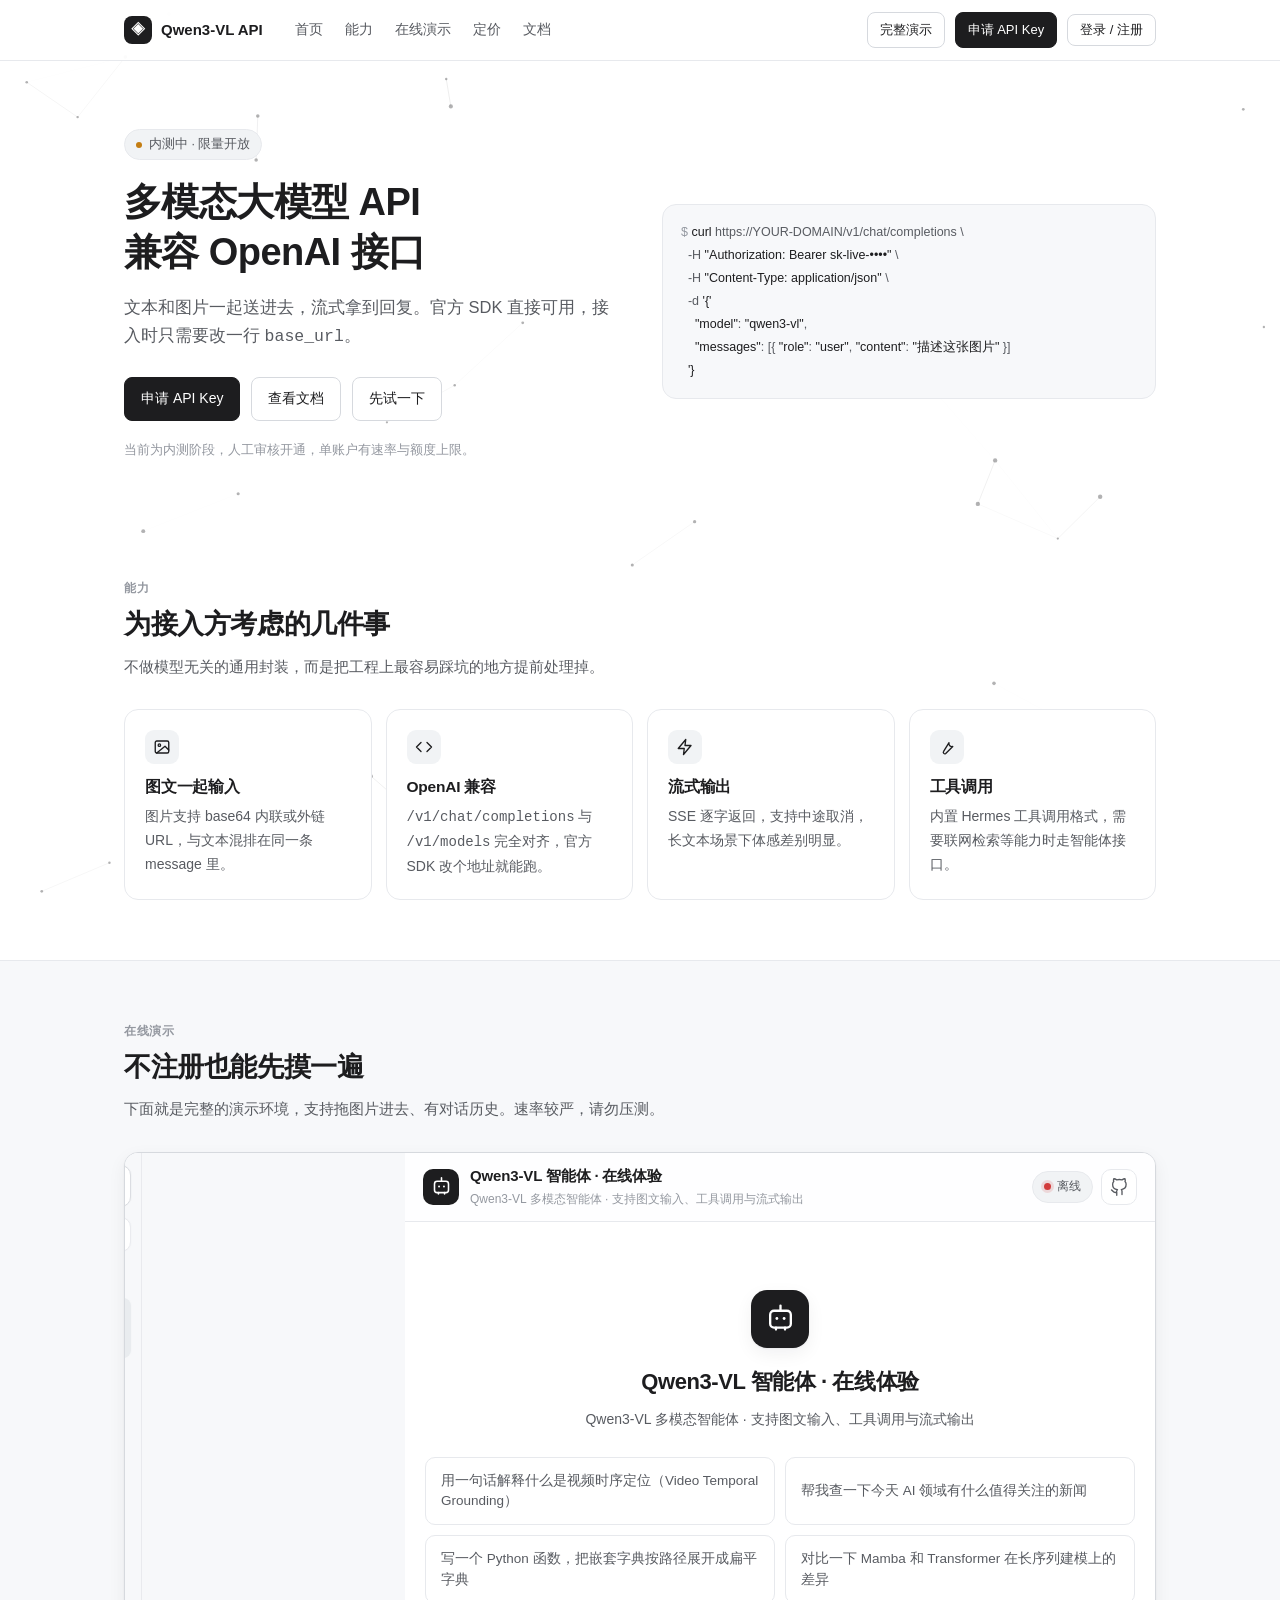
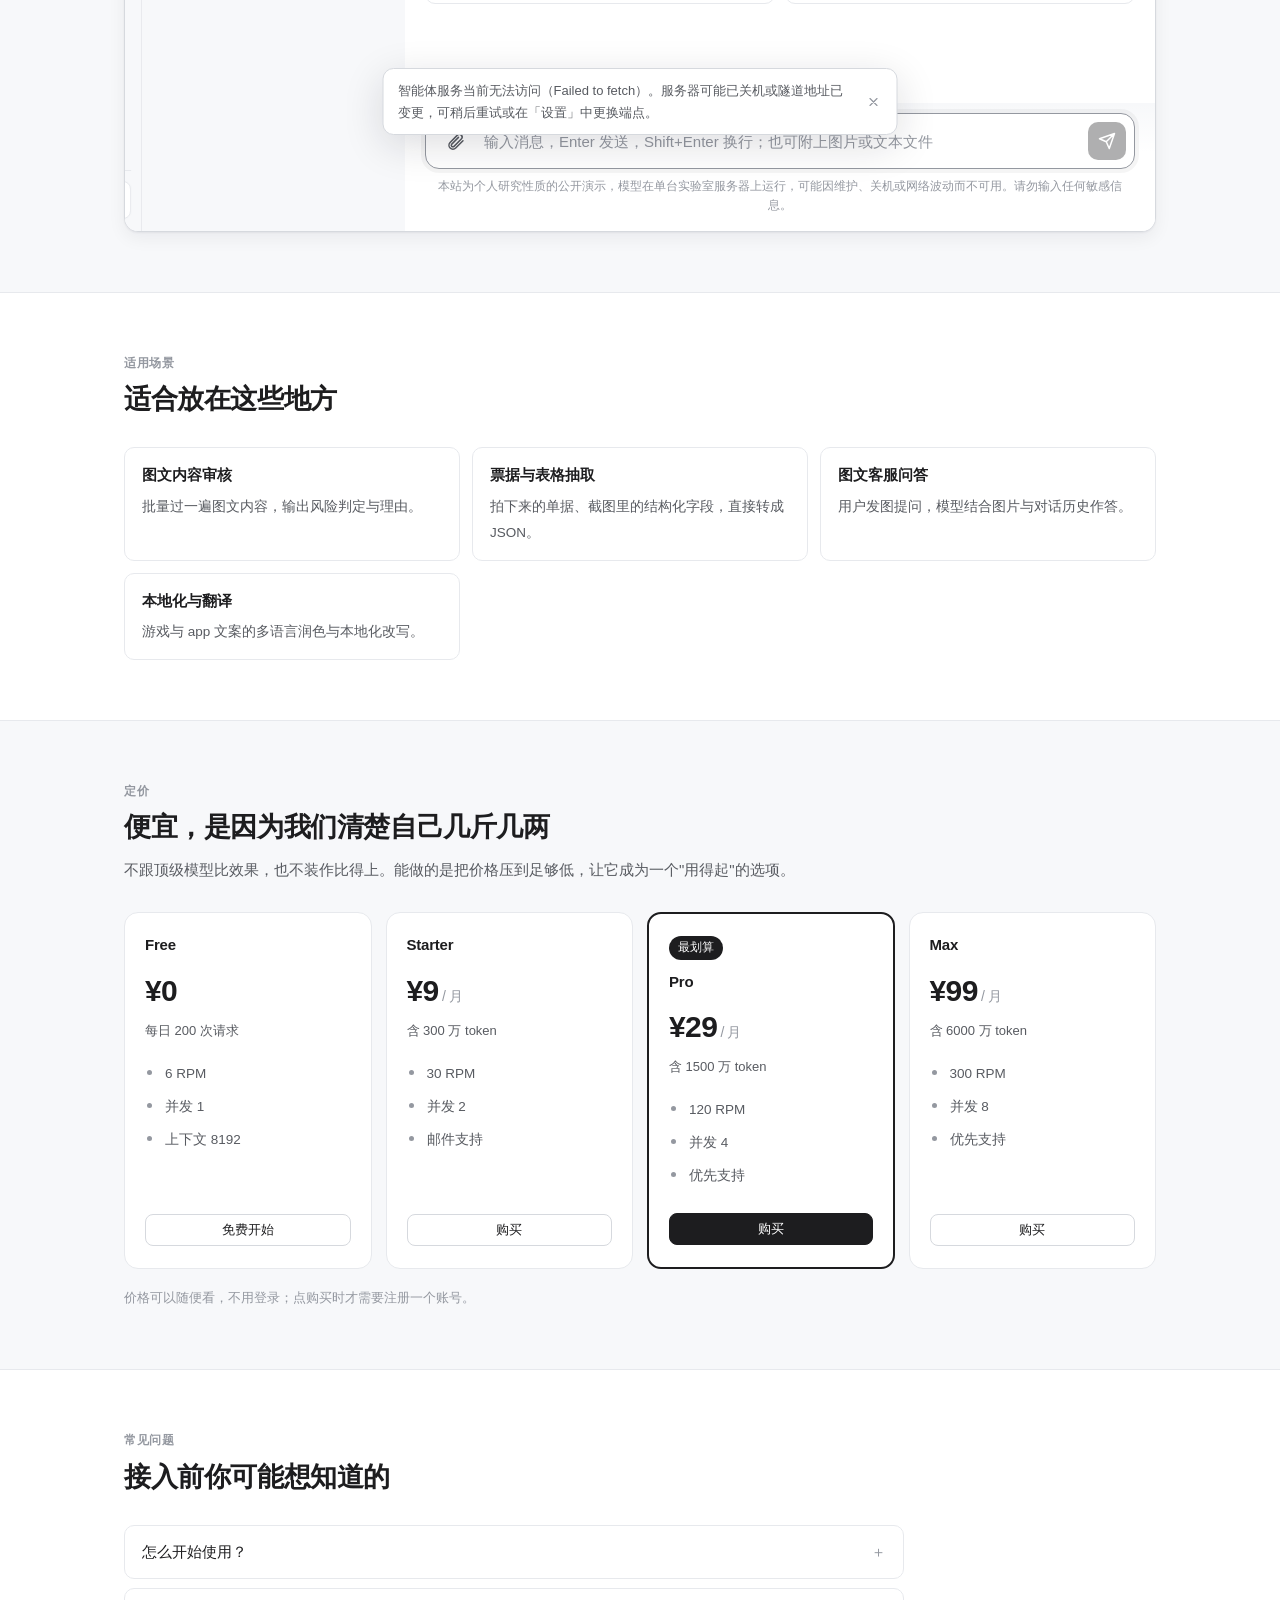
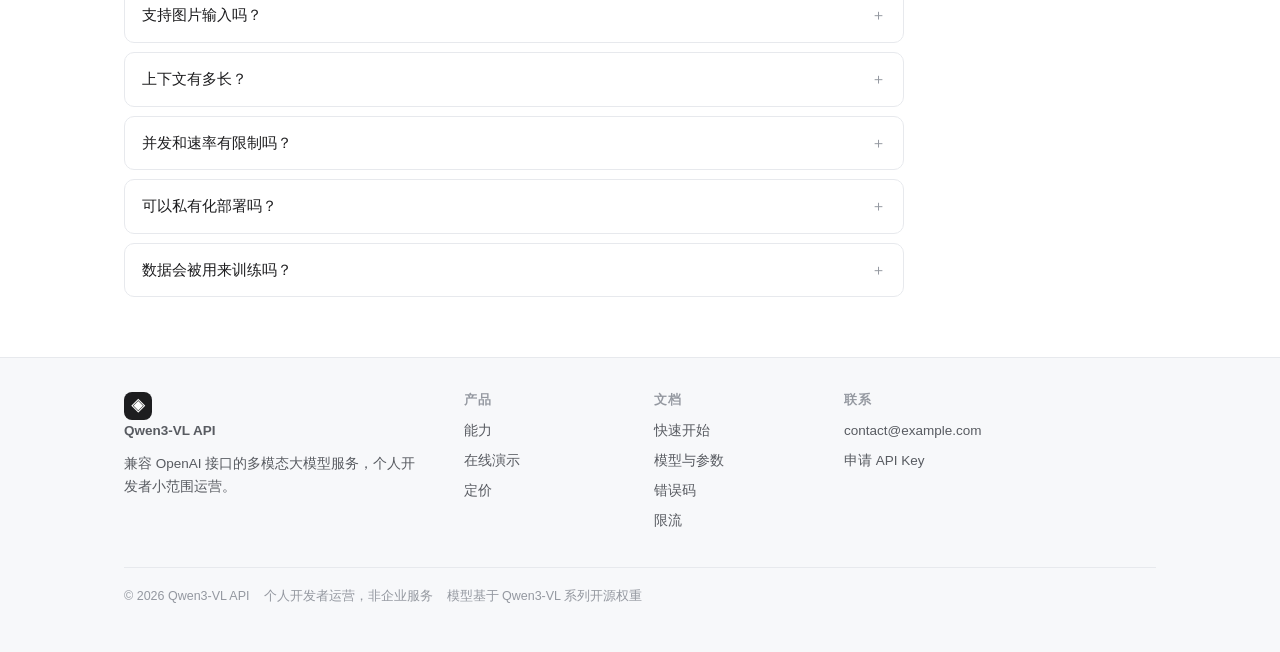
==== commit b8fdbbdc: "feat: 交互粒子背景、注册登录、骨折价调整与 API Key 控制台 - 背景粒子：粒子间与鼠标连线、近距离吸附、极近避让；移动端/低端设备/减少动效偏好下仅渲染静态帧，运行期帧率过低自动停动画 " ====
--- a/docs/index.html
+++ b/docs/index.html
@@ -1,203 +1,225 @@
-<!DOCTYPE html>
-<html lang="zh-CN">
-<head>
-<meta charset="UTF-8">
-<meta name="viewport" content="width=device-width, initial-scale=1.0">
-<title>Qwen3-VL API · 多模态大模型接口</title>
-<meta name="description" content="兼容 OpenAI 接口的多模态大模型 API：文本与图片一起输入，流式返回，支持工具调用。改一行 base_url 即可接入。">
-<meta name="theme-color" content="#ffffff">
-<link rel="stylesheet" href="assets/site.css">
-<link rel="icon" href="data:image/svg+xml,<svg xmlns='http://www.w3.org/2000/svg' viewBox='0 0 100 100'><text y='.9em' font-size='90'>🤖</text></svg>">
-</head>
-<body>
-
-<header class="nav">
-  <div class="wrap nav-in">
-    <a class="brand" href="index.html"><span class="brand-mark">◈</span>Qwen3-VL API</a>
-    <nav class="nav-links">
-      <a href="index.html">首页</a>
-      <a href="#features">能力</a>
-      <a href="#demo">在线演示</a>
-      <a href="pricing.html">定价</a>
-      <a href="api.html">文档</a>
-    </nav>
-    <div class="nav-cta">
-      <a class="btn sm" href="demo/">完整演示</a>
-      <a class="btn sm primary" href="pricing.html#apply">申请 API Key</a>
-    </div>
-  </div>
-</header>
-
-<section class="hero">
-  <div class="wrap hero-grid">
-    <div>
-      <div class="badge"><span class="dot"></span>内测中 · 限量开放</div>
-      <h1>多模态大模型 API<br>兼容 OpenAI 接口</h1>
-      <p class="lead">文本和图片一起送进去，流式拿到回复。官方 SDK 直接可用，接入时只需要改一行 <code>base_url</code>。</p>
-      <div class="hero-actions">
-        <a class="btn primary" href="pricing.html#apply">申请 API Key</a>
-        <a class="btn" href="api.html">查看文档</a>
-        <a class="btn" href="#demo">先试一下</a>
-      </div>
-      <p class="hero-note">当前为内测阶段，人工审核开通，单账户有速率与额度上限。</p>
-    </div>
-    <div class="code-card">
-      <span class="k">$</span> <span class="hl">curl</span> https://YOUR-DOMAIN/v1/chat/completions \<br>
-      &nbsp;&nbsp;-H <span class="hl">"Authorization: Bearer sk-live-••••"</span> \<br>
-      &nbsp;&nbsp;-H <span class="hl">"Content-Type: application/json"</span> \<br>
-      &nbsp;&nbsp;-d <span class="hl">'{'</span><br>
-      &nbsp;&nbsp;&nbsp;&nbsp;<span class="hl">"model"</span>: <span class="hl">"qwen3-vl"</span>,<br>
-      &nbsp;&nbsp;&nbsp;&nbsp;<span class="hl">"messages"</span>: [{ <span class="hl">"role"</span>: <span class="hl">"user"</span>, <span class="hl">"content"</span>: <span class="hl">"描述这张图片"</span> }]<br>
-      &nbsp;&nbsp;<span class="hl">'}</span>
-    </div>
-  </div>
-</section>
-
-<section class="section" id="features">
-  <div class="wrap">
-    <div class="section-head">
-      <div class="eyebrow">能力</div>
-      <h2>为接入方考虑的几件事</h2>
-      <p>不做模型无关的通用封装，而是把工程上最容易踩坑的地方提前处理掉。</p>
-    </div>
-    <div class="grid c4">
-      <div class="card hover">
-        <div class="ico"><svg viewBox="0 0 24 24" fill="none" stroke="currentColor" stroke-width="1.8" stroke-linecap="round" stroke-linejoin="round"><rect x="3" y="4" width="18" height="16" rx="2"/><circle cx="8.5" cy="9.5" r="1.6"/><path d="M21 16l-5-5L5 20"/></svg></div>
-        <h3>图文一起输入</h3>
-        <p>图片支持 base64 内联或外链 URL，与文本混排在同一条 message 里。</p>
-      </div>
-      <div class="card hover">
-        <div class="ico"><svg viewBox="0 0 24 24" fill="none" stroke="currentColor" stroke-width="1.8" stroke-linecap="round" stroke-linejoin="round"><path d="M16 18l6-6-6-6M8 6l-6 6 6 6"/></svg></div>
-        <h3>OpenAI 兼容</h3>
-        <p><code>/v1/chat/completions</code> 与 <code>/v1/models</code> 完全对齐，官方 SDK 改个地址就能跑。</p>
-      </div>
-      <div class="card hover">
-        <div class="ico"><svg viewBox="0 0 24 24" fill="none" stroke="currentColor" stroke-width="1.8" stroke-linecap="round" stroke-linejoin="round"><path d="M13 2L3 14h8l-1 8 10-12h-8l1-8z"/></svg></div>
-        <h3>流式输出</h3>
-        <p>SSE 逐字返回，支持中途取消，长文本场景下体感差别明显。</p>
-      </div>
-      <div class="card hover">
-        <div class="ico"><svg viewBox="0 0 24 24" fill="none" stroke="currentColor" stroke-width="1.8" stroke-linecap="round" stroke-linejoin="round"><path d="M14.7 6.3a4 4 0 0 0 5 5l-9.4 9.4a2 2 0 0 1-2.8-2.8z"/></svg></div>
-        <h3>工具调用</h3>
-        <p>内置 Hermes 工具调用格式，需要联网检索等能力时走智能体接口。</p>
-      </div>
-    </div>
-  </div>
-</section>
-
-<section class="section alt" id="demo">
-  <div class="wrap">
-    <div class="section-head">
-      <div class="eyebrow">在线演示</div>
-      <h2>不注册也能先摸一遍</h2>
-      <p>下面就是完整的演示环境，支持拖图片进去、有对话历史。速率较严，请勿压测。</p>
-    </div>
-    <iframe class="demo-frame" src="demo/" title="Qwen3-VL 智能体演示" loading="lazy"></iframe>
-  </div>
-</section>
-
-<section class="section">
-  <div class="wrap">
-    <div class="section-head">
-      <div class="eyebrow">适用场景</div>
-      <h2>适合放在这些地方</h2>
-    </div>
-    <div class="scenes">
-      <div class="scene"><b>图文内容审核</b><span>批量过一遍图文内容，输出风险判定与理由。</span></div>
-      <div class="scene"><b>票据与表格抽取</b><span>拍下来的单据、截图里的结构化字段，直接转成 JSON。</span></div>
-      <div class="scene"><b>图文客服问答</b><span>用户发图提问，模型结合图片与对话历史作答。</span></div>
-      <div class="scene"><b>本地化与翻译</b><span>游戏与 app 文案的多语言润色与本地化改写。</span></div>
-    </div>
-  </div>
-</section>
-
-<section class="section alt">
-  <div class="wrap">
-    <div class="section-head">
-      <div class="eyebrow">定价</div>
-      <h2>按额度订阅，用多少算多少</h2>
-      <p>内测期按内测价处理，正式价格与计量口径见定价页。</p>
-    </div>
-    <div class="grid c4">
-      <div class="price">
-        <h3>Free</h3>
-        <div class="amount">¥0</div>
-        <div class="quota">体验额度</div>
-        <ul><li>每日限量请求</li><li>6 RPM</li><li>社区支持</li></ul>
-        <a class="btn sm" href="pricing.html#apply">申请</a>
-      </div>
-      <div class="price">
-        <h3>Starter</h3>
-        <div class="amount">¥39<small> / 月</small></div>
-        <div class="quota">100 万 token</div>
-        <ul><li>30 RPM</li><li>并发 2</li><li>邮件支持</li></ul>
-        <a class="btn sm" href="pricing.html#apply">申请</a>
-      </div>
-      <div class="price featured">
-        <span class="tag">推荐</span>
-        <h3>Pro</h3>
-        <div class="amount">¥199<small> / 月</small></div>
-        <div class="quota">600 万 token</div>
-        <ul><li>120 RPM</li><li>并发 4</li><li>优先支持</li></ul>
-        <a class="btn sm primary" href="pricing.html#apply">申请</a>
-      </div>
-      <div class="price">
-        <h3>Enterprise</h3>
-        <div class="amount">定制</div>
-        <div class="quota">私有化或专属实例</div>
-        <ul><li>速率协商</li><li>独占部署</li><li>可开票</li></ul>
-        <a class="btn sm" href="pricing.html#apply">联系</a>
-      </div>
-    </div>
-  </div>
-</section>
-
-<section class="section">
-  <div class="wrap">
-    <div class="section-head">
-      <div class="eyebrow">常见问题</div>
-      <h2>接入前你可能想知道的</h2>
-    </div>
-    <div class="faq">
-      <details><summary>怎么开始使用？</summary><p>在定价页填写申请单，说明用途和预估用量，审核通过后邮件发你 API Key，之后就是标准 OpenAI 调用方式。</p></details>
-      <details><summary>支持图片输入吗？</summary><p>支持。content 字段可以传数组，图片项用 <code>image_url</code>，值可以是 base64 data URI 或公网可访问的图片地址。单请求默认最多 1 张图。</p></details>
-      <details><summary>上下文有多长？</summary><p>当前单次请求上限 8192 token。这个值受显存限制，后续会评估上调。</p></details>
-      <details><summary>并发和速率有限制吗？</summary><p>有。按套餐区分 RPM 与并发数，超出会返回 429。具体见文档里的限流说明。</p></details>
-      <details><summary>可以私有化部署吗？</summary><p>可以。Enterprise 档提供私有化部署与定制，交付内容包括镜像、部署脚本与一次培训。</p></details>
-      <details><summary>数据会被用来训练吗？</summary><p>不会。默认不保留请求正文，只记录 token 用量等计费必要字段，审计日志有保留期限。</p></details>
-    </div>
-  </div>
-</section>
-
-<footer class="footer">
-  <div class="wrap">
-    <div class="footer-in">
-      <div class="col" style="max-width:300px">
-        <a class="brand" href="index.html" style="margin-bottom:10px"><span class="brand-mark">◈</span>Qwen3-VL API</a>
-        <p style="font-size:13.5px;color:var(--text-2);margin:0">兼容 OpenAI 接口的多模态大模型服务，个人开发者小范围运营。</p>
-      </div>
-      <div class="col">
-        <h4>产品</h4>
-        <a href="#features">能力</a><a href="#demo">在线演示</a><a href="pricing.html">定价</a>
-      </div>
-      <div class="col">
-        <h4>文档</h4>
-        <a href="api.html">快速开始</a><a href="api.html#models">模型与参数</a><a href="api.html#errors">错误码</a><a href="api.html#limits">限流</a>
-      </div>
-      <div class="col">
-        <h4>联系</h4>
-        <!-- TODO: 替换为真实联系方式 -->
-        <a href="mailto:contact@example.com">contact@example.com</a>
-        <a href="pricing.html#apply">申请 API Key</a>
-      </div>
-    </div>
-    <div class="footer-bottom">
-      <span>© 2026 Qwen3-VL API</span>
-      <span>个人开发者运营，非企业服务</span>
-      <span>模型基于 Qwen3-VL 系列开源权重</span>
-    </div>
-  </div>
-</footer>
-
-</body>
-</html>
+<!DOCTYPE html>
+<html lang="zh-CN">
+<head>
+<meta charset="UTF-8">
+<meta name="viewport" content="width=device-width, initial-scale=1.0">
+<title>Qwen3-VL API · 多模态大模型接口</title>
+<meta name="description" content="兼容 OpenAI 接口的多模态大模型 API：文本与图片一起输入，流式返回，支持工具调用。改一行 base_url 即可接入。">
+<meta name="theme-color" content="#ffffff">
+<link rel="stylesheet" href="assets/site.css">
+<link rel="icon" href="data:image/svg+xml,<svg xmlns='http://www.w3.org/2000/svg' viewBox='0 0 100 100'><text y='.9em' font-size='90'>🤖</text></svg>">
+</head>
+<body>
+
+<header class="nav">
+  <div class="wrap nav-in">
+    <a class="brand" href="index.html"><span class="brand-mark">◈</span>Qwen3-VL API</a>
+    <nav class="nav-links">
+      <a href="index.html">首页</a>
+      <a href="#features">能力</a>
+      <a href="#demo">在线演示</a>
+      <a href="pricing.html">定价</a>
+      <a href="api.html">文档</a>
+    </nav>
+    <div class="nav-cta">
+      <a class="btn sm" href="demo/">完整演示</a>
+      <a class="btn sm primary" href="pricing.html#apply">申请 API Key</a>
+    </div>
+  </div>
+</header>
+
+<section class="hero">
+  <div class="wrap hero-grid">
+    <div>
+      <div class="badge"><span class="dot"></span>内测中 · 限量开放</div>
+      <h1>多模态大模型 API<br>兼容 OpenAI 接口</h1>
+      <p class="lead">文本和图片一起送进去，流式拿到回复。官方 SDK 直接可用，接入时只需要改一行 <code>base_url</code>。</p>
+      <div class="hero-actions">
+        <a class="btn primary" href="pricing.html#apply">申请 API Key</a>
+        <a class="btn" href="api.html">查看文档</a>
+        <a class="btn" href="#demo">先试一下</a>
+      </div>
+      <p class="hero-note">当前为内测阶段，人工审核开通，单账户有速率与额度上限。</p>
+    </div>
+    <div class="code-card">
+      <span class="k">$</span> <span class="hl">curl</span> https://YOUR-DOMAIN/v1/chat/completions \<br>
+      &nbsp;&nbsp;-H <span class="hl">"Authorization: Bearer sk-live-••••"</span> \<br>
+      &nbsp;&nbsp;-H <span class="hl">"Content-Type: application/json"</span> \<br>
+      &nbsp;&nbsp;-d <span class="hl">'{'</span><br>
+      &nbsp;&nbsp;&nbsp;&nbsp;<span class="hl">"model"</span>: <span class="hl">"qwen3-vl"</span>,<br>
+      &nbsp;&nbsp;&nbsp;&nbsp;<span class="hl">"messages"</span>: [{ <span class="hl">"role"</span>: <span class="hl">"user"</span>, <span class="hl">"content"</span>: <span class="hl">"描述这张图片"</span> }]<br>
+      &nbsp;&nbsp;<span class="hl">'}</span>
+    </div>
+  </div>
+</section>
+
+<section class="section" id="features">
+  <div class="wrap">
+    <div class="section-head">
+      <div class="eyebrow">能力</div>
+      <h2>为接入方考虑的几件事</h2>
+      <p>不做模型无关的通用封装，而是把工程上最容易踩坑的地方提前处理掉。</p>
+    </div>
+    <div class="grid c4">
+      <div class="card hover">
+        <div class="ico"><svg viewBox="0 0 24 24" fill="none" stroke="currentColor" stroke-width="1.8" stroke-linecap="round" stroke-linejoin="round"><rect x="3" y="4" width="18" height="16" rx="2"/><circle cx="8.5" cy="9.5" r="1.6"/><path d="M21 16l-5-5L5 20"/></svg></div>
+        <h3>图文一起输入</h3>
+        <p>图片支持 base64 内联或外链 URL，与文本混排在同一条 message 里。</p>
+      </div>
+      <div class="card hover">
+        <div class="ico"><svg viewBox="0 0 24 24" fill="none" stroke="currentColor" stroke-width="1.8" stroke-linecap="round" stroke-linejoin="round"><path d="M16 18l6-6-6-6M8 6l-6 6 6 6"/></svg></div>
+        <h3>OpenAI 兼容</h3>
+        <p><code>/v1/chat/completions</code> 与 <code>/v1/models</code> 完全对齐，官方 SDK 改个地址就能跑。</p>
+      </div>
+      <div class="card hover">
+        <div class="ico"><svg viewBox="0 0 24 24" fill="none" stroke="currentColor" stroke-width="1.8" stroke-linecap="round" stroke-linejoin="round"><path d="M13 2L3 14h8l-1 8 10-12h-8l1-8z"/></svg></div>
+        <h3>流式输出</h3>
+        <p>SSE 逐字返回，支持中途取消，长文本场景下体感差别明显。</p>
+      </div>
+      <div class="card hover">
+        <div class="ico"><svg viewBox="0 0 24 24" fill="none" stroke="currentColor" stroke-width="1.8" stroke-linecap="round" stroke-linejoin="round"><path d="M14.7 6.3a4 4 0 0 0 5 5l-9.4 9.4a2 2 0 0 1-2.8-2.8z"/></svg></div>
+        <h3>工具调用</h3>
+        <p>内置 Hermes 工具调用格式，需要联网检索等能力时走智能体接口。</p>
+      </div>
+    </div>
+  </div>
+</section>
+
+<section class="section alt" id="demo">
+  <div class="wrap">
+    <div class="section-head">
+      <div class="eyebrow">在线演示</div>
+      <h2>不注册也能先摸一遍</h2>
+      <p>下面就是完整的演示环境，支持拖图片进去、有对话历史。速率较严，请勿压测。</p>
+    </div>
+    <iframe class="demo-frame" src="demo/" title="Qwen3-VL 智能体演示" loading="lazy"></iframe>
+  </div>
+</section>
+
+<section class="section">
+  <div class="wrap">
+    <div class="section-head">
+      <div class="eyebrow">适用场景</div>
+      <h2>适合放在这些地方</h2>
+    </div>
+    <div class="scenes">
+      <div class="scene"><b>图文内容审核</b><span>批量过一遍图文内容，输出风险判定与理由。</span></div>
+      <div class="scene"><b>票据与表格抽取</b><span>拍下来的单据、截图里的结构化字段，直接转成 JSON。</span></div>
+      <div class="scene"><b>图文客服问答</b><span>用户发图提问，模型结合图片与对话历史作答。</span></div>
+      <div class="scene"><b>本地化与翻译</b><span>游戏与 app 文案的多语言润色与本地化改写。</span></div>
+    </div>
+  </div>
+</section>
+
+<section class="section alt">
+  <div class="wrap">
+    <div class="section-head">
+      <div class="eyebrow">定价</div>
+      <h2>便宜，是因为我们清楚自己几斤几两</h2>
+      <p>不跟顶级模型比效果，也不装作比得上。能做的是把价格压到足够低，让它成为一个"用得起"的选项。</p>
+    </div>
+    <div class="grid c4">
+      <div class="price">
+        <h3>Free</h3>
+        <div class="amount">¥0</div>
+        <div class="quota">每日 200 次请求</div>
+        <ul><li>6 RPM</li><li>并发 1</li><li>上下文 8192</li></ul>
+        <button class="btn sm js-buy" data-plan="free" data-name="Free">免费开始</button>
+      </div>
+      <div class="price">
+        <h3>Starter</h3>
+        <div class="amount">¥9<small> / 月</small></div>
+        <div class="quota">含 300 万 token</div>
+        <ul><li>30 RPM</li><li>并发 2</li><li>邮件支持</li></ul>
+        <button class="btn sm js-buy" data-plan="starter" data-name="Starter">购买</button>
+      </div>
+      <div class="price featured">
+        <span class="tag">最划算</span>
+        <h3>Pro</h3>
+        <div class="amount">¥29<small> / 月</small></div>
+        <div class="quota">含 1500 万 token</div>
+        <ul><li>120 RPM</li><li>并发 4</li><li>优先支持</li></ul>
+        <button class="btn sm primary js-buy" data-plan="pro" data-name="Pro">购买</button>
+      </div>
+      <div class="price">
+        <h3>Max</h3>
+        <div class="amount">¥99<small> / 月</small></div>
+        <div class="quota">含 6000 万 token</div>
+        <ul><li>300 RPM</li><li>并发 8</li><li>优先支持</li></ul>
+        <button class="btn sm js-buy" data-plan="max" data-name="Max">购买</button>
+      </div>
+    </div>
+    <p style="font-size:13px;color:var(--text-3);margin:18px 0 0">
+      价格可以随便看，不用登录；点购买时才需要注册一个账号。
+    </p>
+  </div>
+</section>
+
+<section class="section">
+  <div class="wrap">
+    <div class="section-head">
+      <div class="eyebrow">常见问题</div>
+      <h2>接入前你可能想知道的</h2>
+    </div>
+    <div class="faq">
+      <details><summary>怎么开始使用？</summary><p>在定价页填写申请单，说明用途和预估用量，审核通过后邮件发你 API Key，之后就是标准 OpenAI 调用方式。</p></details>
+      <details><summary>支持图片输入吗？</summary><p>支持。content 字段可以传数组，图片项用 <code>image_url</code>，值可以是 base64 data URI 或公网可访问的图片地址。单请求默认最多 1 张图。</p></details>
+      <details><summary>上下文有多长？</summary><p>当前单次请求上限 8192 token。这个值受显存限制，后续会评估上调。</p></details>
+      <details><summary>并发和速率有限制吗？</summary><p>有。按套餐区分 RPM 与并发数，超出会返回 429。具体见文档里的限流说明。</p></details>
+      <details><summary>可以私有化部署吗？</summary><p>可以。Enterprise 档提供私有化部署与定制，交付内容包括镜像、部署脚本与一次培训。</p></details>
+      <details><summary>数据会被用来训练吗？</summary><p>不会。默认不保留请求正文，只记录 token 用量等计费必要字段，审计日志有保留期限。</p></details>
+    </div>
+  </div>
+</section>
+
+<footer class="footer">
+  <div class="wrap">
+    <div class="footer-in">
+      <div class="col" style="max-width:300px">
+        <a class="brand" href="index.html" style="margin-bottom:10px"><span class="brand-mark">◈</span>Qwen3-VL API</a>
+        <p style="font-size:13.5px;color:var(--text-2);margin:0">兼容 OpenAI 接口的多模态大模型服务，个人开发者小范围运营。</p>
+      </div>
+      <div class="col">
+        <h4>产品</h4>
+        <a href="#features">能力</a><a href="#demo">在线演示</a><a href="pricing.html">定价</a>
+      </div>
+      <div class="col">
+        <h4>文档</h4>
+        <a href="api.html">快速开始</a><a href="api.html#models">模型与参数</a><a href="api.html#errors">错误码</a><a href="api.html#limits">限流</a>
+      </div>
+      <div class="col">
+        <h4>联系</h4>
+        <!-- TODO: 替换为真实联系方式 -->
+        <a href="mailto:contact@example.com">contact@example.com</a>
+        <a href="pricing.html#apply">申请 API Key</a>
+      </div>
+    </div>
+    <div class="footer-bottom">
+      <span>© 2026 Qwen3-VL API</span>
+      <span>个人开发者运营，非企业服务</span>
+      <span>模型基于 Qwen3-VL 系列开源权重</span>
+    </div>
+  </div>
+</footer>
+
+<script src="assets/particles.js"></script>
+<script src="assets/auth.js"></script>
+<script>
+(function () {
+  'use strict';
+  // 购买入口：未登录先弹登录框，登录后带上套餐去控制台生成 Key
+  document.querySelectorAll('.js-buy').forEach(function (b) {
+    b.addEventListener('click', function () {
+      var plan = b.dataset.plan;
+      var name = b.dataset.name || '该套餐';
+      Auth.requireLogin('购买 ' + name, function () {
+        Auth.setPending({ plan: plan, at: Date.now() });
+        location.href = 'console.html';
+      });
+    });
+  });
+})();
+</script>
+
+</body>
+</html>
--- a/docs/assets/site.css
+++ b/docs/assets/site.css
@@ -1,252 +1,398 @@
-/* ============================================================
-   Qwen3-VL API 站 —— 营销 / 文档 / 定价页样式
-   与聊天演示站共用白灰主色调，但独立成文件，避免布局样式冲突
-   ============================================================ */
-
-:root {
-  --bg: #ffffff;
-  --bg-app: #f7f8fa;
-  --surface-2: #f1f3f5;
-  --surface-3: #e9ecef;
-  --border: #e7e9ed;
-  --border-strong: #d6d9de;
-  --text: #1d1d1f;
-  --text-2: #585b61;
-  --text-3: #9498a0;
-  --accent: #1d1d1f;
-  --accent-hover: #3a3a3e;
-  --link: #2563eb;
-  --ok: #1f9d57;
-  --warn: #c47d12;
-  --radius: 14px;
-  --radius-sm: 10px;
-  --radius-xs: 8px;
-  --shadow: 0 1px 2px rgba(20,24,33,.05), 0 6px 18px rgba(20,24,33,.06);
-  --shadow-lg: 0 10px 40px rgba(20,24,33,.14);
-  --mono: ui-monospace, SFMono-Regular, "SF Mono", Menlo, Consolas, "Liberation Mono", monospace;
-  --sans: -apple-system, BlinkMacSystemFont, "Segoe UI", "PingFang SC", "Hiragino Sans GB",
-          "Microsoft YaHei", "Helvetica Neue", Arial, sans-serif;
-  --maxw: 1080px;
-}
-
-* { box-sizing: border-box; }
-html { scroll-behavior: smooth; scroll-padding-top: 76px; }
-body {
-  margin: 0;
-  background: var(--bg);
-  color: var(--text);
-  font-family: var(--sans);
-  font-size: 15px;
-  line-height: 1.7;
-  -webkit-font-smoothing: antialiased;
-}
-a { color: inherit; }
-h1, h2, h3, h4 { letter-spacing: -.015em; line-height: 1.3; }
-code, pre { font-family: var(--mono); }
-
-.wrap { max-width: var(--maxw); margin: 0 auto; padding: 0 24px; }
-
-/* ─────────────── 顶栏 ─────────────── */
-.nav {
-  position: sticky; top: 0; z-index: 50;
-  background: rgba(255,255,255,.86);
-  backdrop-filter: saturate(180%) blur(12px);
-  border-bottom: 1px solid var(--border);
-}
-.nav-in { display: flex; align-items: center; gap: 26px; height: 60px; }
-.brand { display: flex; align-items: center; gap: 9px; font-weight: 600; font-size: 15px; text-decoration: none; }
-.brand-mark {
-  width: 28px; height: 28px; border-radius: 8px;
-  background: var(--text); color: #fff;
-  display: grid; place-items: center; font-size: 14px;
-}
-.nav-links { display: flex; gap: 22px; margin-left: 6px; }
-.nav-links a { font-size: 14px; color: var(--text-2); text-decoration: none; }
-.nav-links a:hover { color: var(--text); }
-.nav-cta { margin-left: auto; display: flex; gap: 10px; align-items: center; }
-
-/* ─────────────── 按钮 ─────────────── */
-.btn {
-  display: inline-flex; align-items: center; gap: 7px;
-  padding: 9px 16px; border-radius: var(--radius-xs);
-  border: 1px solid var(--border-strong); background: var(--bg);
-  color: var(--text); font-size: 14px; font-weight: 500;
-  text-decoration: none; cursor: pointer; transition: .16s;
-  font-family: inherit;
-}
-.btn:hover { background: var(--surface-2); border-color: var(--text-3); }
-.btn.primary { background: var(--accent); border-color: var(--accent); color: #fff; }
-.btn.primary:hover { background: var(--accent-hover); }
-.btn.sm { padding: 6px 12px; font-size: 13px; }
-
-/* ─────────────── Hero ─────────────── */
-.hero { padding: 68px 0 44px; }
-.hero-grid { display: grid; grid-template-columns: minmax(0,1fr) minmax(0,1fr); gap: 44px; align-items: center; }
-.badge {
-  display: inline-flex; align-items: center; gap: 7px;
-  padding: 4px 11px; border-radius: 999px;
-  background: var(--surface-2); border: 1px solid var(--border);
-  font-size: 12.5px; color: var(--text-2); margin-bottom: 18px;
-}
-.badge .dot { width: 6px; height: 6px; border-radius: 50%; background: var(--warn); }
-.hero h1 { font-size: 38px; font-weight: 650; margin: 0 0 16px; }
-.hero p.lead { font-size: 16.5px; color: var(--text-2); margin: 0 0 26px; max-width: 30em; }
-.hero-actions { display: flex; gap: 11px; flex-wrap: wrap; }
-.hero-note { margin-top: 18px; font-size: 13px; color: var(--text-3); }
-
-.code-card {
-  background: var(--bg-app); border: 1px solid var(--border);
-  border-radius: var(--radius); padding: 16px 18px;
-  font-size: 12.5px; line-height: 1.85; color: var(--text-2);
-  overflow-x: auto;
-}
-.code-card .k { color: var(--text-3); }
-.code-card .hl { color: var(--text); font-weight: 500; }
-
-/* ─────────────── 区块 ─────────────── */
-.section { padding: 60px 0; }
-.section.alt { background: var(--bg-app); border-top: 1px solid var(--border); border-bottom: 1px solid var(--border); }
-.section-head { margin-bottom: 30px; max-width: 46em; }
-.section-head .eyebrow {
-  font-size: 12px; font-weight: 600; letter-spacing: .06em;
-  text-transform: uppercase; color: var(--text-3); margin-bottom: 9px;
-}
-.section-head h2 { font-size: 27px; font-weight: 650; margin: 0 0 11px; }
-.section-head p { font-size: 15px; color: var(--text-2); margin: 0; }
-
-.grid { display: grid; gap: 14px; }
-.grid.c2 { grid-template-columns: repeat(auto-fit, minmax(260px, 1fr)); }
-.grid.c3 { grid-template-columns: repeat(auto-fit, minmax(240px, 1fr)); }
-.grid.c4 { grid-template-columns: repeat(auto-fit, minmax(210px, 1fr)); }
-
-.card {
-  background: var(--bg); border: 1px solid var(--border);
-  border-radius: var(--radius); padding: 20px;
-  transition: .16s;
-}
-.card.hover:hover { border-color: var(--text-3); transform: translateY(-2px); box-shadow: var(--shadow); }
-.card h3 { font-size: 15.5px; font-weight: 600; margin: 0 0 8px; }
-.card p { font-size: 14px; color: var(--text-2); margin: 0; }
-.card .ico {
-  width: 34px; height: 34px; border-radius: 9px; margin-bottom: 13px;
-  background: var(--surface-2); color: var(--text);
-  display: grid; place-items: center;
-}
-.card .ico svg { width: 18px; height: 18px; }
-
-/* 场景列表 */
-.scenes { display: grid; grid-template-columns: repeat(auto-fit, minmax(250px,1fr)); gap: 12px; }
-.scene {
-  background: var(--bg); border: 1px solid var(--border);
-  border-radius: var(--radius-sm); padding: 15px 17px;
-}
-.scene b { display: block; font-size: 14.5px; font-weight: 600; margin-bottom: 5px; }
-.scene span { font-size: 13.5px; color: var(--text-2); }
-
-/* ─────────────── 演示嵌入 ─────────────── */
-.demo-frame {
-  width: 100%; height: 680px; display: block;
-  border: 1px solid var(--border-strong); border-radius: var(--radius);
-  background: var(--bg); box-shadow: var(--shadow);
-}
-
-/* ─────────────── 定价 ─────────────── */
-.price {
-  background: var(--bg); border: 1px solid var(--border);
-  border-radius: var(--radius); padding: 22px 20px;
-  display: flex; flex-direction: column;
-}
-.price.featured { border: 2px solid var(--text); }
-.price .tag {
-  align-self: flex-start; padding: 2px 9px; border-radius: 999px;
-  background: var(--text); color: #fff; font-size: 11.5px; margin-bottom: 12px;
-}
-.price h3 { font-size: 15px; font-weight: 600; margin: 0 0 10px; }
-.price .amount { font-size: 30px; font-weight: 650; letter-spacing: -.02em; margin-bottom: 4px; }
-.price .amount small { font-size: 14px; font-weight: 400; color: var(--text-3); }
-.price .quota { font-size: 13px; color: var(--text-2); margin-bottom: 16px; }
-.price ul { list-style: none; padding: 0; margin: 0 0 20px; font-size: 13.5px; color: var(--text-2); }
-.price ul li { padding: 5px 0 5px 20px; position: relative; }
-.price ul li::before {
-  content: ""; position: absolute; left: 2px; top: 12px;
-  width: 5px; height: 5px; border-radius: 50%; background: var(--text-3);
-}
-.price .btn { margin-top: auto; justify-content: center; }
-
-table.spec { width: 100%; border-collapse: collapse; font-size: 14px; }
-table.spec th, table.spec td { border: 1px solid var(--border); padding: 10px 13px; text-align: left; }
-table.spec th { background: var(--surface-2); font-weight: 600; }
-table.spec td.num { font-family: var(--font-mono); }
-
-/* ─────────────── 文档页 ─────────────── */
-.doc h2 { font-size: 22px; font-weight: 650; margin: 44px 0 14px; padding-bottom: 9px; border-bottom: 1px solid var(--border); }
-.doc h3 { font-size: 16px; font-weight: 600; margin: 26px 0 10px; }
-.doc p { color: var(--text-2); margin: 0 0 14px; }
-.doc ul, .doc ol { color: var(--text-2); padding-left: 22px; margin: 0 0 16px; }
-.doc li { margin: 5px 0; }
-.doc code:not(pre code) {
-  background: var(--surface-2); border: 1px solid var(--border);
-  padding: 1.5px 6px; border-radius: 5px; font-size: 13px; color: var(--text);
-}
-pre.snippet {
-  background: var(--bg-app); border: 1px solid var(--border);
-  border-radius: var(--radius-sm); padding: 15px 17px;
-  overflow-x: auto; font-size: 12.5px; line-height: 1.8; margin: 0 0 18px;
-}
-.note {
-  background: var(--surface-2); border: 1px solid var(--border);
-  border-left: 3px solid var(--text-3);
-  border-radius: 0 var(--radius-xs) var(--radius-xs) 0;
-  padding: 13px 16px; font-size: 13.5px; color: var(--text-2); margin: 0 0 18px;
-}
-.note b { color: var(--text); }
-.method {
-  display: inline-block; font-family: var(--font-mono); font-size: 11.5px; font-weight: 600;
-  background: var(--text); color: #fff; padding: 2px 8px; border-radius: 5px; margin-right: 8px;
-}
-
-/* ─────────────── FAQ ─────────────── */
-.faq { display: grid; gap: 9px; max-width: 780px; }
-.faq details {
-  background: var(--bg); border: 1px solid var(--border);
-  border-radius: var(--radius-sm); padding: 14px 17px;
-}
-.faq summary { cursor: pointer; font-size: 14.5px; font-weight: 500; list-style: none; }
-.faq summary::-webkit-details-marker { display: none; }
-.faq summary::after { content: "＋"; float: right; color: var(--text-3); }
-.faq details[open] summary::after { content: "－"; }
-.faq p { margin: 10px 0 0; font-size: 14px; color: var(--text-2); }
-
-/* ─────────────── 收款码 ─────────────── */
-.pay-box {
-  background: var(--bg); border: 1px solid var(--border-strong);
-  border-radius: var(--radius); padding: 22px;
-  display: flex; gap: 24px; align-items: flex-start; flex-wrap: wrap;
-}
-.pay-box img { width: 190px; height: 190px; object-fit: contain; border-radius: var(--radius-xs); border: 1px solid var(--border); }
-.pay-box .txt { flex: 1; min-width: 250px; }
-.pay-box ol { font-size: 14px; color: var(--text-2); padding-left: 20px; margin: 10px 0 0; }
-.pay-box ol li { margin: 6px 0; }
-
-/* ─────────────── 页脚 ─────────────── */
-.footer { border-top: 1px solid var(--border); padding: 34px 0 44px; background: var(--bg-app); }
-.footer-in { display: flex; gap: 40px; flex-wrap: wrap; }
-.footer .col { min-width: 150px; }
-.footer h4 { font-size: 12.5px; font-weight: 600; color: var(--text-3); text-transform: uppercase; letter-spacing: .05em; margin: 0 0 11px; }
-.footer a { display: block; font-size: 13.5px; color: var(--text-2); text-decoration: none; margin-bottom: 7px; }
-.footer a:hover { color: var(--text); }
-.footer-bottom {
-  margin-top: 28px; padding-top: 18px; border-top: 1px solid var(--border);
-  font-size: 12.5px; color: var(--text-3); display: flex; gap: 14px; flex-wrap: wrap;
-}
-
-/* ─────────────── 响应式 ─────────────── */
-@media (max-width: 860px) {
-  .hero-grid { grid-template-columns: 1fr; gap: 30px; }
-  .hero { padding: 44px 0 32px; }
-  .hero h1 { font-size: 29px; }
-  .nav-links { display: none; }
-  .demo-frame { height: 560px; }
-  .section { padding: 44px 0; }
-  .wrap { padding: 0 18px; }
-}
+/* ============================================================
+   Qwen3-VL API 站 —— 营销 / 文档 / 定价页样式
+   与聊天演示站共用白灰主色调，但独立成文件，避免布局样式冲突
+   ============================================================ */
+
+:root {
+  --bg: #ffffff;
+  --bg-app: #f7f8fa;
+  --surface-2: #f1f3f5;
+  --surface-3: #e9ecef;
+  --border: #e7e9ed;
+  --border-strong: #d6d9de;
+  --text: #1d1d1f;
+  --text-2: #585b61;
+  --text-3: #9498a0;
+  --accent: #1d1d1f;
+  --accent-hover: #3a3a3e;
+  --link: #2563eb;
+  --ok: #1f9d57;
+  --warn: #c47d12;
+  --radius: 14px;
+  --radius-sm: 10px;
+  --radius-xs: 8px;
+  --shadow: 0 1px 2px rgba(20,24,33,.05), 0 6px 18px rgba(20,24,33,.06);
+  --shadow-lg: 0 10px 40px rgba(20,24,33,.14);
+  --mono: ui-monospace, SFMono-Regular, "SF Mono", Menlo, Consolas, "Liberation Mono", monospace;
+  --sans: -apple-system, BlinkMacSystemFont, "Segoe UI", "PingFang SC", "Hiragino Sans GB",
+          "Microsoft YaHei", "Helvetica Neue", Arial, sans-serif;
+  --maxw: 1080px;
+}
+
+* { box-sizing: border-box; }
+html { scroll-behavior: smooth; scroll-padding-top: 76px; }
+body {
+  margin: 0;
+  background: var(--bg);
+  color: var(--text);
+  font-family: var(--sans);
+  font-size: 15px;
+  line-height: 1.7;
+  -webkit-font-smoothing: antialiased;
+}
+a { color: inherit; }
+h1, h2, h3, h4 { letter-spacing: -.015em; line-height: 1.3; }
+code, pre { font-family: var(--mono); }
+
+.wrap { max-width: var(--maxw); margin: 0 auto; padding: 0 24px; }
+
+/* ─────────────── 背景粒子 ─────────────── */
+/* html 承载页面底色，body 透明，让 -1 层的粒子画布能透出来 */
+html { background: var(--bg); }
+body { background: transparent; }
+
+#bg-particles {
+  position: fixed; inset: 0;
+  width: 100%; height: 100%;
+  z-index: -1;
+  pointer-events: none;
+  transition: opacity .3s ease;
+}
+
+/* 有背景的区块改成半透明，粒子才会透出来（可读性不受影响） */
+.section.alt { background: rgba(247, 248, 250, .72); }
+.footer { background: rgba(247, 248, 250, .72); }
+
+/* ─────────────── 顶栏账户区 ─────────────── */
+.account { position: relative; display: flex; align-items: center; }
+.account-btn {
+  display: flex; align-items: center; gap: 8px;
+  padding: 5px 11px 5px 6px;
+  border: 1px solid var(--border-strong); border-radius: 999px;
+  background: var(--bg); cursor: pointer;
+  font-family: inherit; font-size: 13px; color: var(--text);
+  transition: .16s;
+}
+.account-btn:hover { background: var(--surface-2); }
+.account-ava {
+  width: 24px; height: 24px; border-radius: 50%;
+  background: var(--text); color: #fff;
+  display: grid; place-items: center; font-size: 12px; font-weight: 500;
+}
+.account-mail { max-width: 150px; overflow: hidden; text-overflow: ellipsis; white-space: nowrap; }
+.account-menu {
+  position: absolute; right: 0; top: calc(100% + 8px);
+  min-width: 168px; padding: 6px;
+  background: var(--bg); border: 1px solid var(--border);
+  border-radius: var(--radius-sm); box-shadow: var(--shadow);
+  display: none; z-index: 60;
+}
+.account-menu.is-on { display: block; }
+.account-menu a, .account-menu button {
+  display: block; width: 100%; text-align: left;
+  padding: 8px 10px; border: 0; border-radius: 6px;
+  background: none; font-family: inherit; font-size: 13.5px; color: var(--text-2);
+  text-decoration: none; cursor: pointer;
+}
+.account-menu a:hover, .account-menu button:hover { background: var(--surface-2); color: var(--text); }
+
+/* ─────────────── 登录 / 注册弹窗 ─────────────── */
+.auth-mask {
+  position: fixed; inset: 0; z-index: 200;
+  background: rgba(20, 24, 33, .38);
+  display: grid; place-items: center; padding: 20px;
+}
+.auth-box {
+  width: 100%; max-width: 380px;
+  background: var(--bg); border-radius: var(--radius-lg);
+  padding: 26px 24px 22px; position: relative;
+  box-shadow: var(--shadow-lg);
+}
+.auth-close {
+  position: absolute; right: 12px; top: 10px;
+  width: 28px; height: 28px; border: 0; border-radius: 6px;
+  background: none; font-size: 20px; line-height: 1;
+  color: var(--text-3); cursor: pointer;
+}
+.auth-close:hover { background: var(--surface-2); color: var(--text); }
+.auth-tabs { display: flex; gap: 6px; margin-bottom: 16px; }
+.auth-tab {
+  flex: 1; padding: 8px; border: 0; border-radius: 8px;
+  background: var(--surface-2); font-family: inherit;
+  font-size: 14px; color: var(--text-2); cursor: pointer;
+}
+.auth-tab.is-on { background: var(--text); color: #fff; }
+.auth-hint {
+  margin: 0 0 14px; padding: 9px 12px;
+  background: var(--surface-2); border-radius: var(--radius-xs);
+  font-size: 13px; color: var(--text-2);
+}
+.auth-field { display: block; margin-bottom: 12px; }
+.auth-field span { display: block; font-size: 13px; color: var(--text-2); margin-bottom: 6px; }
+.auth-field input {
+  width: 100%; padding: 9px 12px;
+  border: 1px solid var(--border-strong); border-radius: 9px;
+  font-family: inherit; font-size: 14px; color: var(--text);
+  background: var(--bg); outline: none;
+}
+.auth-field input:focus { border-color: var(--text-3); box-shadow: 0 0 0 3px rgba(0,0,0,.05); }
+.auth-err { margin: 0 0 12px; font-size: 13px; color: var(--err); }
+.auth-foot { margin: 14px 0 0; font-size: 11.5px; color: var(--text-3); line-height: 1.6; }
+
+/* ─────────────── 轻提示 ─────────────── */
+.site-toast {
+  position: fixed; left: 50%; bottom: 28px;
+  transform: translate(-50%, 12px);
+  z-index: 300; padding: 10px 18px;
+  background: var(--text); color: #fff;
+  border-radius: 10px; font-size: 13.5px;
+  opacity: 0; pointer-events: none; transition: .22s;
+}
+.site-toast.is-on { opacity: 1; transform: translate(-50%, 0); }
+
+/* ─────────────── 控制台 ─────────────── */
+.cons-head {
+  display: flex; align-items: flex-end; justify-content: space-between;
+  gap: 16px; margin-bottom: 24px; flex-wrap: wrap;
+}
+.key-row {
+  display: flex; align-items: center; justify-content: space-between;
+  gap: 14px; padding: 13px 0;
+  border-bottom: 1px solid var(--border); flex-wrap: wrap;
+}
+.key-row:last-child { border-bottom: 0; }
+.key-main { min-width: 0; }
+.key-label { font-size: 14px; font-weight: 500; margin-bottom: 3px; }
+.key-val {
+  display: block; font-size: 13px; color: var(--text-2);
+  word-break: break-all;
+}
+.key-meta { font-size: 12px; color: var(--text-3); margin-top: 3px; }
+.key-ops { display: flex; gap: 8px; flex: none; }
+.key-state {
+  display: inline-block; padding: 1px 8px; margin-left: 6px;
+  border-radius: 999px; background: var(--surface-2);
+  font-size: 11.5px; font-weight: 400; color: var(--text-2);
+}
+.key-state.is-off { background: #fbe9e9; color: var(--err); }
+
+.snip-tabs { display: flex; gap: 6px; margin-bottom: 10px; }
+.snip-tab {
+  padding: 6px 13px; border: 1px solid var(--border-strong); border-radius: 8px;
+  background: var(--bg); font-family: inherit; font-size: 13px;
+  color: var(--text-2); cursor: pointer;
+}
+.snip-tab.is-on { background: var(--text); border-color: var(--text); color: #fff; }
+.snip-wrap { position: relative; }
+.snip-copy {
+  position: absolute; right: 10px; top: 10px; z-index: 2;
+  padding: 5px 12px; border-radius: 7px;
+  border: 1px solid var(--border-strong); background: var(--bg);
+  font-family: inherit; font-size: 12px; color: var(--text-2); cursor: pointer;
+}
+.snip-copy:hover { background: var(--surface-2); color: var(--text); }
+
+/* ─────────────── 顶栏 ─────────────── */
+.nav {
+  position: sticky; top: 0; z-index: 50;
+  background: rgba(255,255,255,.86);
+  backdrop-filter: saturate(180%) blur(12px);
+  border-bottom: 1px solid var(--border);
+}
+.nav-in { display: flex; align-items: center; gap: 26px; height: 60px; }
+.brand { display: flex; align-items: center; gap: 9px; font-weight: 600; font-size: 15px; text-decoration: none; }
+.brand-mark {
+  width: 28px; height: 28px; border-radius: 8px;
+  background: var(--text); color: #fff;
+  display: grid; place-items: center; font-size: 14px;
+}
+.nav-links { display: flex; gap: 22px; margin-left: 6px; }
+.nav-links a { font-size: 14px; color: var(--text-2); text-decoration: none; }
+.nav-links a:hover { color: var(--text); }
+.nav-cta { margin-left: auto; display: flex; gap: 10px; align-items: center; }
+
+/* ─────────────── 按钮 ─────────────── */
+.btn {
+  display: inline-flex; align-items: center; gap: 7px;
+  padding: 9px 16px; border-radius: var(--radius-xs);
+  border: 1px solid var(--border-strong); background: var(--bg);
+  color: var(--text); font-size: 14px; font-weight: 500;
+  text-decoration: none; cursor: pointer; transition: .16s;
+  font-family: inherit;
+}
+.btn:hover { background: var(--surface-2); border-color: var(--text-3); }
+.btn.primary { background: var(--accent); border-color: var(--accent); color: #fff; }
+.btn.primary:hover { background: var(--accent-hover); }
+.btn.sm { padding: 6px 12px; font-size: 13px; }
+
+/* ─────────────── Hero ─────────────── */
+.hero { padding: 68px 0 44px; }
+.hero-grid { display: grid; grid-template-columns: minmax(0,1fr) minmax(0,1fr); gap: 44px; align-items: center; }
+.badge {
+  display: inline-flex; align-items: center; gap: 7px;
+  padding: 4px 11px; border-radius: 999px;
+  background: var(--surface-2); border: 1px solid var(--border);
+  font-size: 12.5px; color: var(--text-2); margin-bottom: 18px;
+}
+.badge .dot { width: 6px; height: 6px; border-radius: 50%; background: var(--warn); }
+.hero h1 { font-size: 38px; font-weight: 650; margin: 0 0 16px; }
+.hero p.lead { font-size: 16.5px; color: var(--text-2); margin: 0 0 26px; max-width: 30em; }
+.hero-actions { display: flex; gap: 11px; flex-wrap: wrap; }
+.hero-note { margin-top: 18px; font-size: 13px; color: var(--text-3); }
+
+.code-card {
+  background: var(--bg-app); border: 1px solid var(--border);
+  border-radius: var(--radius); padding: 16px 18px;
+  font-size: 12.5px; line-height: 1.85; color: var(--text-2);
+  overflow-x: auto;
+}
+.code-card .k { color: var(--text-3); }
+.code-card .hl { color: var(--text); font-weight: 500; }
+
+/* ─────────────── 区块 ─────────────── */
+.section { padding: 60px 0; }
+.section.alt { background: var(--bg-app); border-top: 1px solid var(--border); border-bottom: 1px solid var(--border); }
+.section-head { margin-bottom: 30px; max-width: 46em; }
+.section-head .eyebrow {
+  font-size: 12px; font-weight: 600; letter-spacing: .06em;
+  text-transform: uppercase; color: var(--text-3); margin-bottom: 9px;
+}
+.section-head h2 { font-size: 27px; font-weight: 650; margin: 0 0 11px; }
+.section-head p { font-size: 15px; color: var(--text-2); margin: 0; }
+
+.grid { display: grid; gap: 14px; }
+.grid.c2 { grid-template-columns: repeat(auto-fit, minmax(260px, 1fr)); }
+.grid.c3 { grid-template-columns: repeat(auto-fit, minmax(240px, 1fr)); }
+.grid.c4 { grid-template-columns: repeat(auto-fit, minmax(210px, 1fr)); }
+
+.card {
+  background: var(--bg); border: 1px solid var(--border);
+  border-radius: var(--radius); padding: 20px;
+  transition: .16s;
+}
+.card.hover:hover { border-color: var(--text-3); transform: translateY(-2px); box-shadow: var(--shadow); }
+.card h3 { font-size: 15.5px; font-weight: 600; margin: 0 0 8px; }
+.card p { font-size: 14px; color: var(--text-2); margin: 0; }
+.card .ico {
+  width: 34px; height: 34px; border-radius: 9px; margin-bottom: 13px;
+  background: var(--surface-2); color: var(--text);
+  display: grid; place-items: center;
+}
+.card .ico svg { width: 18px; height: 18px; }
+
+/* 场景列表 */
+.scenes { display: grid; grid-template-columns: repeat(auto-fit, minmax(250px,1fr)); gap: 12px; }
+.scene {
+  background: var(--bg); border: 1px solid var(--border);
+  border-radius: var(--radius-sm); padding: 15px 17px;
+}
+.scene b { display: block; font-size: 14.5px; font-weight: 600; margin-bottom: 5px; }
+.scene span { font-size: 13.5px; color: var(--text-2); }
+
+/* ─────────────── 演示嵌入 ─────────────── */
+.demo-frame {
+  width: 100%; height: 680px; display: block;
+  border: 1px solid var(--border-strong); border-radius: var(--radius);
+  background: var(--bg); box-shadow: var(--shadow);
+}
+
+/* ─────────────── 定价 ─────────────── */
+.price {
+  background: var(--bg); border: 1px solid var(--border);
+  border-radius: var(--radius); padding: 22px 20px;
+  display: flex; flex-direction: column;
+}
+.price.featured { border: 2px solid var(--text); }
+.price .tag {
+  align-self: flex-start; padding: 2px 9px; border-radius: 999px;
+  background: var(--text); color: #fff; font-size: 11.5px; margin-bottom: 12px;
+}
+.price h3 { font-size: 15px; font-weight: 600; margin: 0 0 10px; }
+.price .amount { font-size: 30px; font-weight: 650; letter-spacing: -.02em; margin-bottom: 4px; }
+.price .amount small { font-size: 14px; font-weight: 400; color: var(--text-3); }
+.price .quota { font-size: 13px; color: var(--text-2); margin-bottom: 16px; }
+.price ul { list-style: none; padding: 0; margin: 0 0 20px; font-size: 13.5px; color: var(--text-2); }
+.price ul li { padding: 5px 0 5px 20px; position: relative; }
+.price ul li::before {
+  content: ""; position: absolute; left: 2px; top: 12px;
+  width: 5px; height: 5px; border-radius: 50%; background: var(--text-3);
+}
+.price .btn { margin-top: auto; justify-content: center; }
+
+table.spec { width: 100%; border-collapse: collapse; font-size: 14px; }
+table.spec th, table.spec td { border: 1px solid var(--border); padding: 10px 13px; text-align: left; }
+table.spec th { background: var(--surface-2); font-weight: 600; }
+table.spec td.num { font-family: var(--font-mono); }
+
+/* ─────────────── 文档页 ─────────────── */
+.doc h2 { font-size: 22px; font-weight: 650; margin: 44px 0 14px; padding-bottom: 9px; border-bottom: 1px solid var(--border); }
+.doc h3 { font-size: 16px; font-weight: 600; margin: 26px 0 10px; }
+.doc p { color: var(--text-2); margin: 0 0 14px; }
+.doc ul, .doc ol { color: var(--text-2); padding-left: 22px; margin: 0 0 16px; }
+.doc li { margin: 5px 0; }
+.doc code:not(pre code) {
+  background: var(--surface-2); border: 1px solid var(--border);
+  padding: 1.5px 6px; border-radius: 5px; font-size: 13px; color: var(--text);
+}
+pre.snippet {
+  background: var(--bg-app); border: 1px solid var(--border);
+  border-radius: var(--radius-sm); padding: 15px 17px;
+  overflow-x: auto; font-size: 12.5px; line-height: 1.8; margin: 0 0 18px;
+}
+.note {
+  background: var(--surface-2); border: 1px solid var(--border);
+  border-left: 3px solid var(--text-3);
+  border-radius: 0 var(--radius-xs) var(--radius-xs) 0;
+  padding: 13px 16px; font-size: 13.5px; color: var(--text-2); margin: 0 0 18px;
+}
+.note b { color: var(--text); }
+.method {
+  display: inline-block; font-family: var(--font-mono); font-size: 11.5px; font-weight: 600;
+  background: var(--text); color: #fff; padding: 2px 8px; border-radius: 5px; margin-right: 8px;
+}
+
+/* ─────────────── FAQ ─────────────── */
+.faq { display: grid; gap: 9px; max-width: 780px; }
+.faq details {
+  background: var(--bg); border: 1px solid var(--border);
+  border-radius: var(--radius-sm); padding: 14px 17px;
+}
+.faq summary { cursor: pointer; font-size: 14.5px; font-weight: 500; list-style: none; }
+.faq summary::-webkit-details-marker { display: none; }
+.faq summary::after { content: "＋"; float: right; color: var(--text-3); }
+.faq details[open] summary::after { content: "－"; }
+.faq p { margin: 10px 0 0; font-size: 14px; color: var(--text-2); }
+
+/* ─────────────── 收款码 ─────────────── */
+.pay-box {
+  background: var(--bg); border: 1px solid var(--border-strong);
+  border-radius: var(--radius); padding: 22px;
+  display: flex; gap: 24px; align-items: flex-start; flex-wrap: wrap;
+}
+.pay-box img { width: 190px; height: 190px; object-fit: contain; border-radius: var(--radius-xs); border: 1px solid var(--border); }
+.pay-box .txt { flex: 1; min-width: 250px; }
+.pay-box ol { font-size: 14px; color: var(--text-2); padding-left: 20px; margin: 10px 0 0; }
+.pay-box ol li { margin: 6px 0; }
+
+/* ─────────────── 页脚 ─────────────── */
+.footer { border-top: 1px solid var(--border); padding: 34px 0 44px; background: var(--bg-app); }
+.footer-in { display: flex; gap: 40px; flex-wrap: wrap; }
+.footer .col { min-width: 150px; }
+.footer h4 { font-size: 12.5px; font-weight: 600; color: var(--text-3); text-transform: uppercase; letter-spacing: .05em; margin: 0 0 11px; }
+.footer a { display: block; font-size: 13.5px; color: var(--text-2); text-decoration: none; margin-bottom: 7px; }
+.footer a:hover { color: var(--text); }
+.footer-bottom {
+  margin-top: 28px; padding-top: 18px; border-top: 1px solid var(--border);
+  font-size: 12.5px; color: var(--text-3); display: flex; gap: 14px; flex-wrap: wrap;
+}
+
+/* ─────────────── 响应式 ─────────────── */
+@media (max-width: 860px) {
+  .hero-grid { grid-template-columns: 1fr; gap: 30px; }
+  .hero { padding: 44px 0 32px; }
+  .hero h1 { font-size: 29px; }
+  .nav-links { display: none; }
+  .demo-frame { height: 560px; }
+  .section { padding: 44px 0; }
+  .wrap { padding: 0 18px; }
+}
